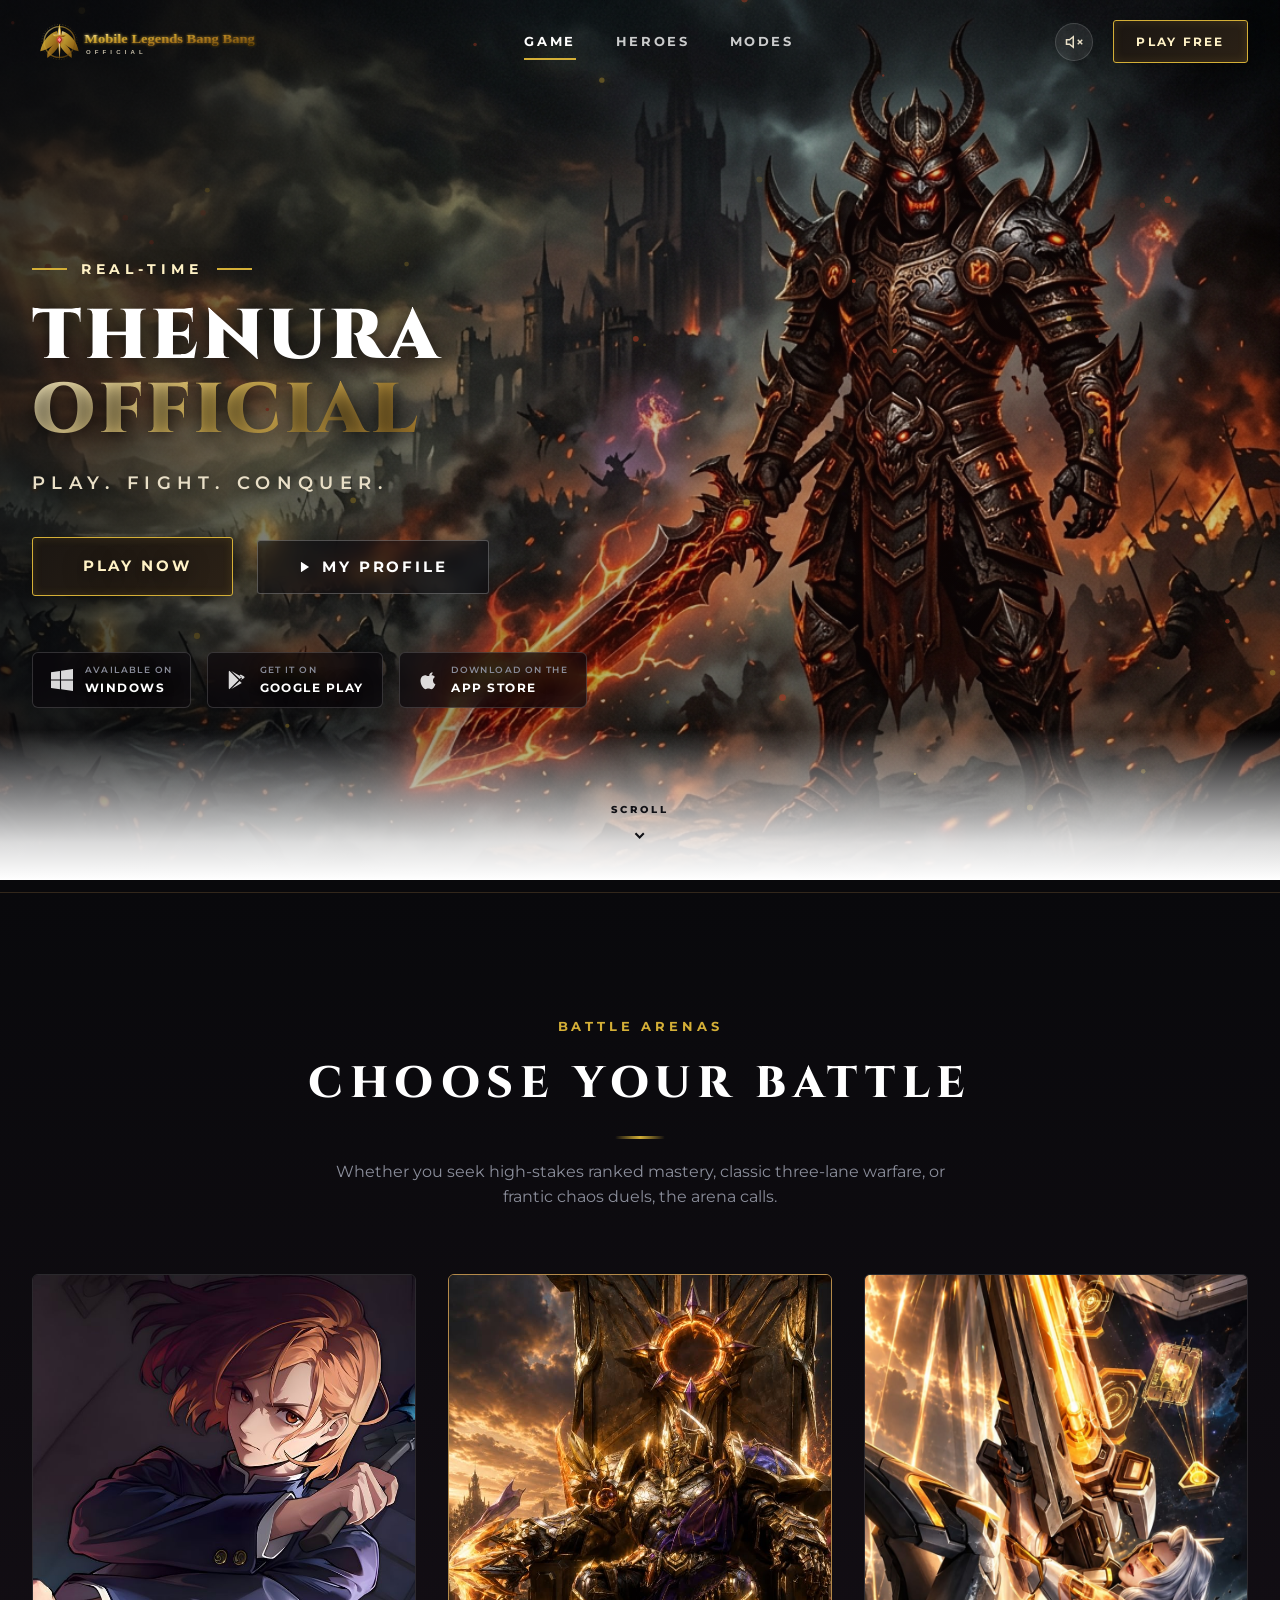
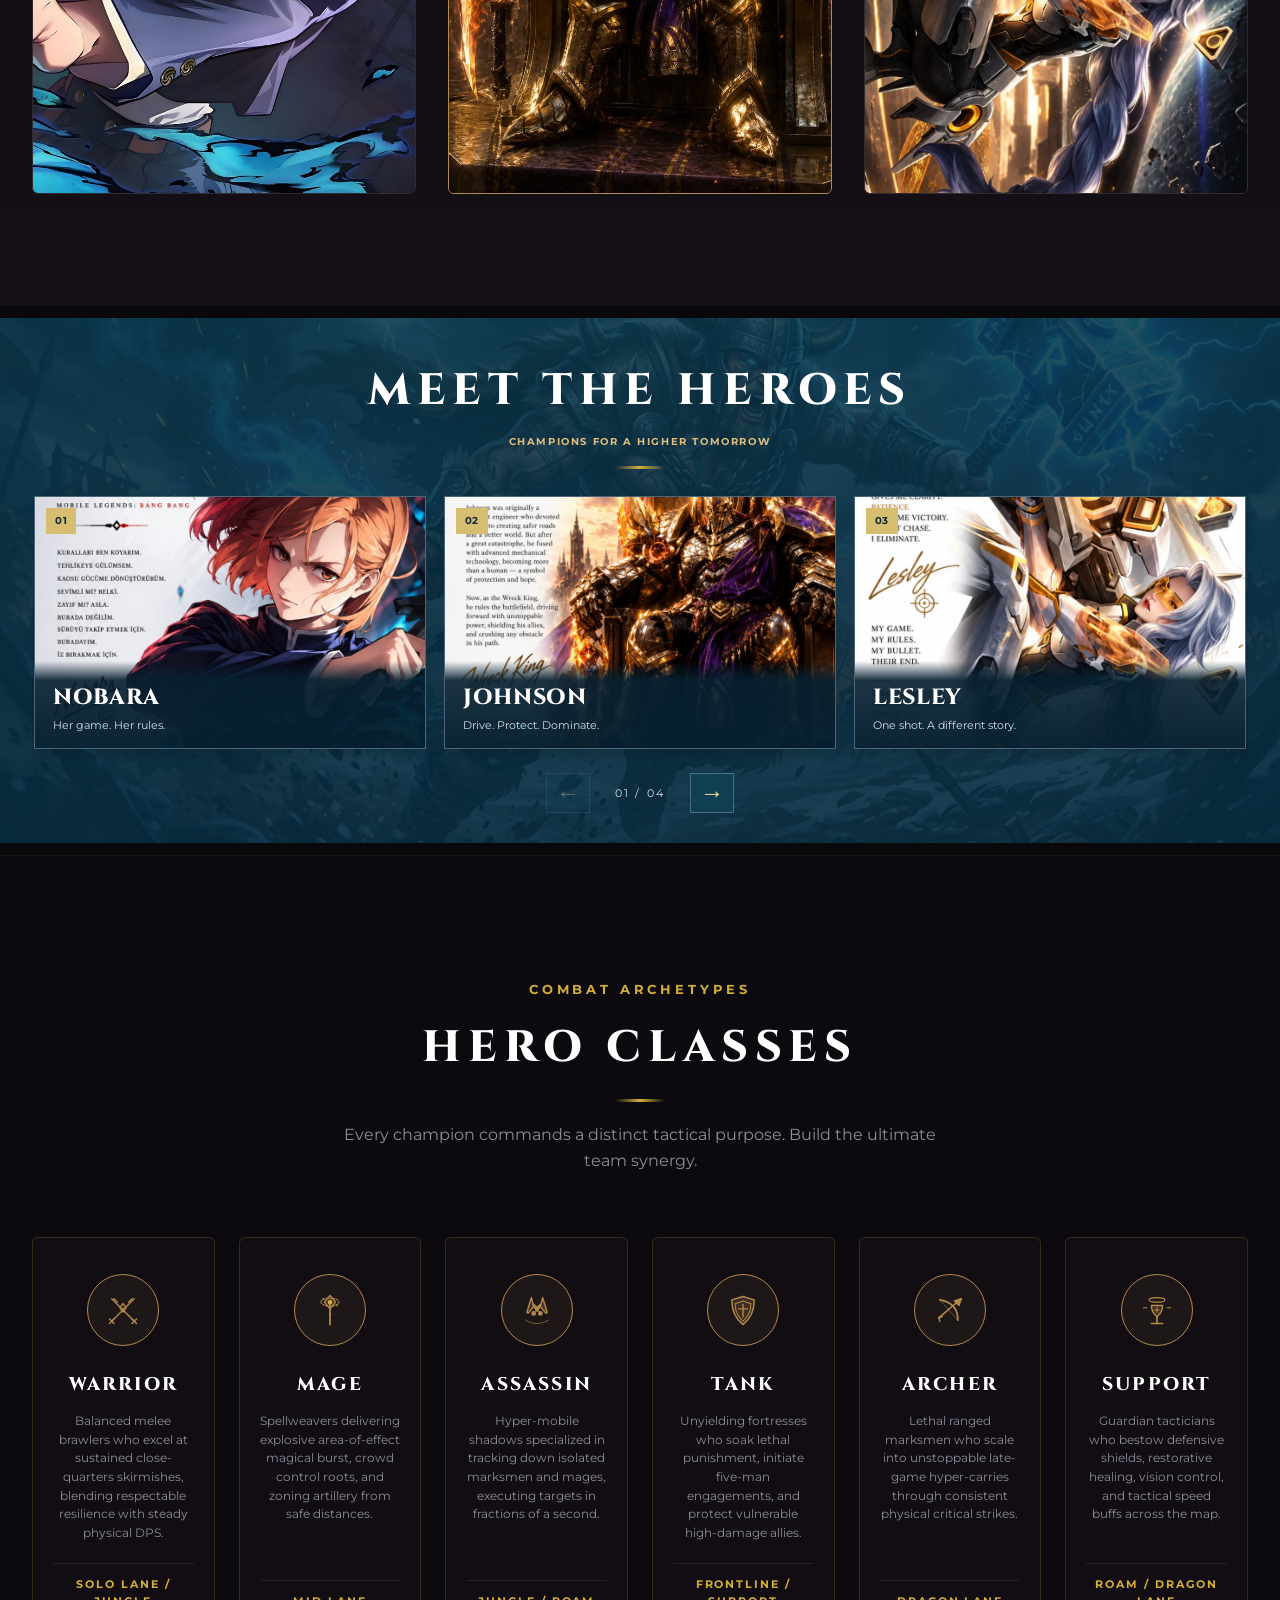
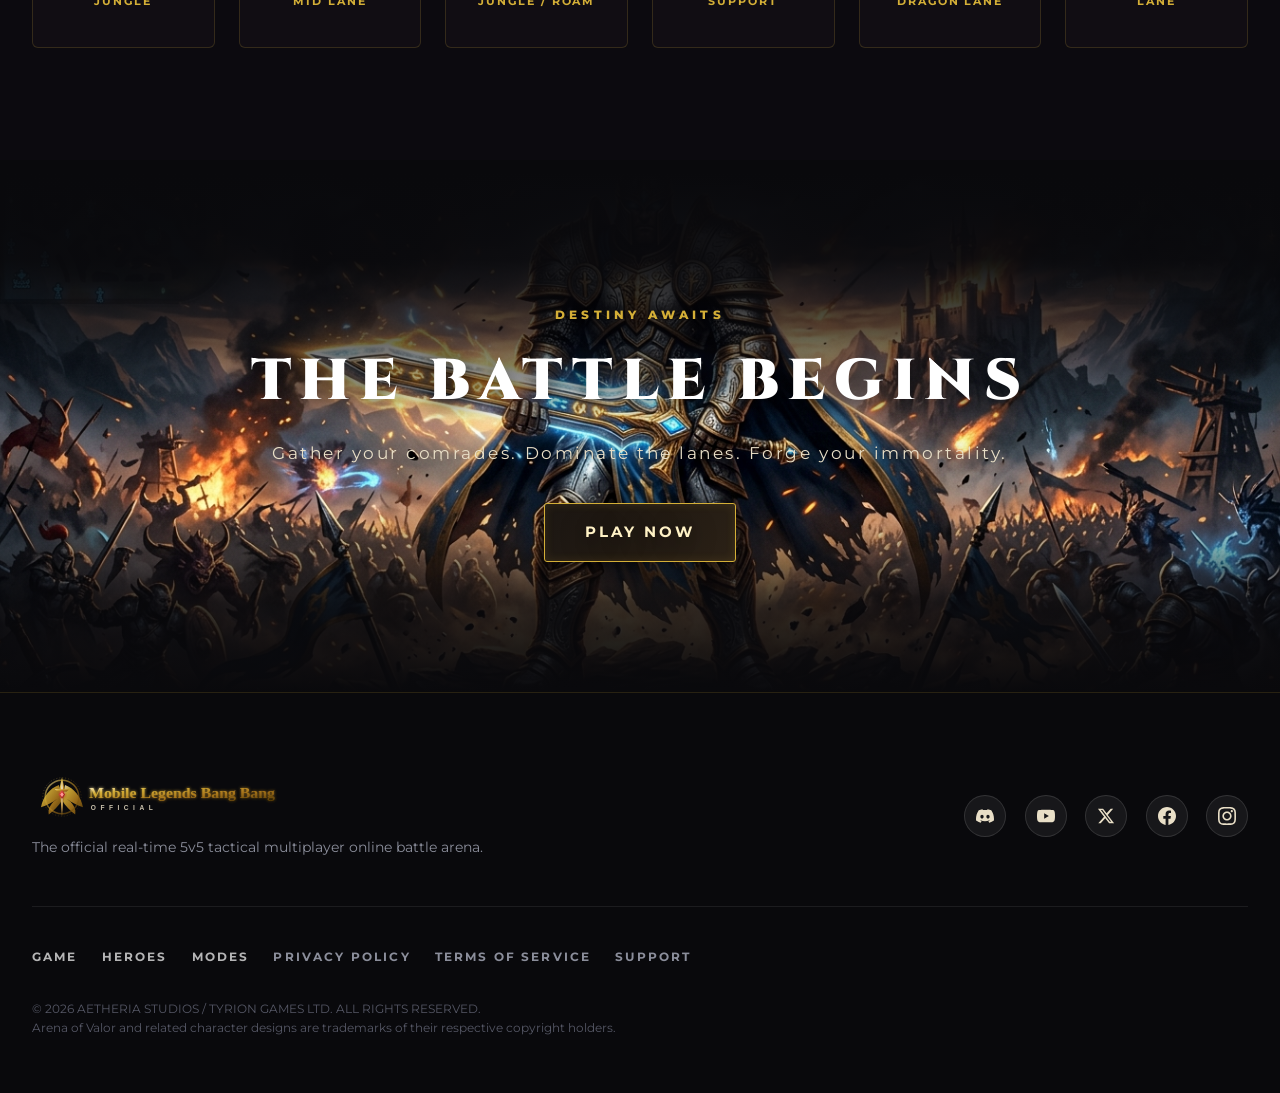
==== index.html @ 5ec2a67b "Play supplied video in Johnson hero card" ====
<!DOCTYPE html>
<html lang="en">
<head>
  <meta charset="UTF-8">
  <meta name="viewport" content="width=device-width, initial-scale=1.0">
  <title>Mobile Legends Bang Bang | Official</title>
  <meta name="description" content="Experience real-time 5v5 MOBA action on PC and mobile. Master legendary heroes, dominate the battle arena, and claim eternal glory in Mobile Legends Bang Bang.">
  <meta name="theme-color" content="#09090c">

  <!-- Favicon Crest -->
  <link rel="icon" type="image/svg+xml" href="assets/images/logo.svg">

  <!-- Google Fonts: Cinzel & Montserrat -->
  <link rel="preconnect" href="https://fonts.googleapis.com">
  <link rel="preconnect" href="https://fonts.gstatic.com" crossorigin>
  <link href="https://fonts.googleapis.com/css2?family=Cinzel:wght@600;700;800;900&family=Montserrat:wght@400;500;600;700;800;900&display=swap" rel="stylesheet">

  <!-- Main Stylesheet -->
  <link rel="stylesheet" href="css/style.css">
  <link rel="stylesheet" href="css/mobile.css">
  <link rel="stylesheet" href="css/hero-cards.css">
</head>
<body>

  <!-- ==================================================
       1. NAVIGATION BAR
       ================================================== -->
  <header class="site-header" id="navbar">
    <div class="nav-container">
      <!-- Game Logo -->
      <a href="#hero" class="nav-brand" aria-label="Mobile Legends Bang Bang Official Home">
        <img src="assets/images/logo.svg" alt="Mobile Legends Bang Bang Official Logo" class="brand-logo">
      </a>

      <!-- Center Desktop Navigation -->
      <nav class="nav-links" id="primary-navigation" aria-label="Main Navigation">
        <a href="#hero" class="nav-item active">GAME</a>
        <a href="#heroes" class="nav-item">HEROES</a>
        <a href="#modes" class="nav-item">MODES</a>
      </nav>

      <!-- Right Action Area -->
      <div class="nav-actions">
        <button class="sound-toggle" id="soundToggle" aria-label="Toggle Atmosphere Sound" title="Sound Ambience">
          <svg class="sound-icon sound-icon-off" viewBox="0 0 24 24" fill="none" stroke="currentColor" stroke-width="2">
            <polygon points="11 5 6 9 2 9 2 15 6 15 11 19 11 5"/>
            <line x1="23" y1="9" x2="17" y2="15"/>
            <line x1="17" y1="9" x2="23" y2="15"/>
          </svg>
          <svg class="sound-icon sound-icon-on" style="display:none;" viewBox="0 0 24 24" fill="none" stroke="currentColor" stroke-width="2">
            <polygon points="11 5 6 9 2 9 2 15 6 15 11 19 11 5"/>
            <path d="M15.54 8.46a5 5 0 0 1 0 7.07"/>
            <path d="M19.07 4.93a10 10 0 0 1 0 14.14"/>
          </svg>
        </button>

        <a href="#download" class="btn btn-primary-gold nav-login-btn">
          <span>PLAY FREE</span>
        </a>

        <!-- Hamburger Icon for Mobile -->
        <button class="hamburger-btn" id="hamburgerBtn" aria-label="Toggle navigation menu" aria-expanded="false">
          <span class="bar"></span>
          <span class="bar"></span>
          <span class="bar"></span>
        </button>
      </div>
    </div>

    <!-- Mobile Drawer Menu -->
    <div class="mobile-drawer" id="mobileDrawer" aria-hidden="true">
      <div class="drawer-header">
        <img src="assets/images/logo.svg" alt="Mobile Legends Bang Bang Official" class="drawer-logo">
        <button class="drawer-close" id="drawerClose" aria-label="Close menu">&times;</button>
      </div>
      <nav class="drawer-nav">
        <a href="#hero" class="drawer-link">GAME</a>
        <a href="#heroes" class="drawer-link">HEROES</a>
        <a href="#modes" class="drawer-link">GAME MODES</a>
        <a href="#classes" class="drawer-link">HERO CLASSES</a>
      </nav>
      <div class="drawer-footer">
        <a href="#download" class="btn btn-primary-gold btn-block">PLAY NOW</a>
      </div>
    </div>
  </header>

  <!-- Main Content Wrapper -->
  <main>

    <!-- ==================================================
         2. HERO SECTION
         ================================================== -->
    <section class="hero-section" id="hero">
      <!-- Background Battlefield Artwork -->
      <div class="hero-bg-layer" id="heroBg"></div>

      <!-- Canvas Particle Overlay (Embers & Light Energy) -->
      <canvas id="particleCanvas" class="hero-canvas"></canvas>

      <!-- Atmospheric Vignette and Gradients -->
      <div class="hero-overlay-radial"></div>
      <div class="hero-overlay-bottom"></div>

      <!-- Hero Center Content -->
      <div class="hero-container">
        <div class="hero-content reveal-on-scroll">
          <div class="hero-tag">
            <span class="tag-line"></span>
            <span class="tag-text">REAL-TIME</span>
            <span class="tag-line"></span>
          </div>

          <h1 class="hero-title">
            THENURA<br>
            <span class="gold-gradient-text">OFFICIAL</span>
          </h1>

          <p class="hero-subtitle">PLAY. FIGHT. CONQUER.</p>

          <div class="hero-cta-group">
            <a href="#download" class="btn btn-primary-gold btn-large glow-pulse">
              <span class="btn-shine"></span>
              <span class="btn-text">PLAY NOW</span>
            </a>

            <button class="btn btn-secondary-outline btn-large" id="watchTrailerBtn">
              <svg class="btn-play-icon" viewBox="0 0 24 24" fill="currentColor">
                <polygon points="5 3 19 12 5 21 5 3"/>
              </svg>
              <span class="desktop-copy">MY PROFILE</span><span class="mobile-copy">MY PROFILE</span>
            </button>
          </div>

          <!-- Platform Availability Badges -->
          <div class="hero-platforms">
            <a href="#download" class="platform-badge" title="Download for Windows PC">
              <img src="assets/icons/platforms/windows.svg" alt="Windows" class="platform-icon">
              <div class="platform-info">
                <span class="platform-sub">AVAILABLE ON</span>
                <span class="platform-name">WINDOWS</span>
              </div>
            </a>

            <a href="#download" class="platform-badge" title="Get it on Google Play">
              <img src="assets/icons/platforms/google-play.svg" alt="Google Play" class="platform-icon">
              <div class="platform-info">
                <span class="platform-sub">GET IT ON</span>
                <span class="platform-name">GOOGLE PLAY</span>
              </div>
            </a>

            <a href="#download" class="platform-badge" title="Download on the App Store">
              <img src="assets/icons/platforms/app-store.svg" alt="App Store" class="platform-icon">
              <div class="platform-info">
                <span class="platform-sub">DOWNLOAD ON THE</span>
                <span class="platform-name">APP STORE</span>
              </div>
            </a>
          </div>
        </div>
      </div>

      <!-- Animated Scroll Down Arrow -->
      <a href="#modes" class="hero-scroll-indicator" aria-label="Scroll to battle arenas">
        <span class="scroll-label">SCROLL</span>
        <div class="scroll-chevron">
          <svg viewBox="0 0 24 24" fill="none" stroke="currentColor" stroke-width="2.5">
            <path d="M7 10l5 5 5-5"/>
          </svg>
        </div>
      </a>
    </section>

    <!-- ==================================================
         5. GAME MODES SECTION
         ================================================== -->
    <section class="modes-section section-dark" id="modes">
      <div class="content-container">
        
        <div class="section-header reveal-on-scroll">
          <span class="section-tag-gold">BATTLE ARENAS</span>
          <h2 class="section-heading-light">CHOOSE YOUR BATTLE</h2>
          <div class="gold-divider"></div>
          <p class="section-subtext-light"><span class="desktop-copy">Whether you seek high-stakes ranked mastery, classic three-lane warfare, or frantic chaos duels, the arena calls.</span><span class="mobile-copy">Different challenges. One legendary world.</span></p>
        </div>

        <div class="modes-grid reveal-on-scroll">
          
          <!-- Mode 1: 5v5 Classic -->
          <div class="mode-card">
            <div class="mode-bg" style="background-image: url('assets/backgrounds/mode-classic-nobara.png'); background-position: center 25%;"></div>
            <div class="mode-border-fx"></div>
          </div>

          <!-- Mode 2: Ranked Arena -->
          <div class="mode-card featured-mode">
            <div class="mode-bg" style="background-image: url('assets/backgrounds/mode-ranked-throne.png'); background-position: center 35%;"></div>
            <div class="mode-border-fx"></div>
          </div>

          <!-- Mode 3: Chaos Battle -->
          <div class="mode-card">
            <div class="mode-bg" style="background-image: url('assets/backgrounds/mode-chaos-golden.png'); background-position: center 60%;"></div>
            <div class="mode-border-fx"></div>
          </div>

        </div>
      </div>
    </section>

    <!-- ==================================================
         4. MEET THE HEROES SECTION
         ================================================== -->
    <section class="heroes-section hero-gallery-section section-white" id="heroes" aria-labelledby="heroGalleryTitle">
      <div class="content-container">
        <div class="section-header hero-gallery-heading">
          <h2 class="section-heading-dark" id="heroGalleryTitle">MEET THE HEROES</h2>
          <p class="hero-gallery-subtitle">CHAMPIONS FOR A HIGHER TOMORROW</p>
          <div class="gold-divider"></div>
        </div>
        <div class="hero-gallery-toolbar">
          <p class="hero-gallery-hint">Scroll to explore · Select your hero</p>
          <div class="hero-gallery-controls">
            <button type="button" id="heroCardsPrevious" aria-label="Previous hero cards" aria-controls="heroCardTrack">←</button>
            <p class="hero-gallery-position" id="heroCardsPosition" aria-label="Current hero card">01 / 04</p>
            <button type="button" id="heroCardsNext" aria-label="Next hero cards" aria-controls="heroCardTrack">→</button>
          </div>
        </div>
        <div class="hero-card-track" id="heroCardTrack" tabindex="0" role="region" aria-label="Four hero cards. Scroll horizontally or use the arrow keys.">
            <a class="hero-profile-card nobara" href="heroes/nobara.html" aria-label="Explore NOBARA">
              <div class="hero-profile-art">
                <img src="assets/heroes/posters/nobara.png" alt="NOBARA character artwork" loading="lazy">
                <span class="hero-profile-number" aria-hidden="true">01</span>
              </div>
              <div class="hero-profile-body">
                <span class="hero-profile-role">FEARLESS FIGHTER</span>
                <h3 class="hero-profile-name">NOBARA</h3>
                <p class="hero-profile-caption">Her game. Her rules.</p>
                <span class="hero-profile-link">VIEW HERO <span aria-hidden="true">→</span></span>
              </div>
            </a>
            <a class="hero-profile-card johnson" href="heroes/johnson.html" aria-label="Explore JOHNSON">
              <div class="hero-profile-art">
                <video src="assets/heroes/videos/johnson.mp4" poster="assets/heroes/posters/johnson.png" autoplay muted loop playsinline preload="metadata" aria-label="Johnson character video"></video>
                <span class="hero-profile-number" aria-hidden="true">02</span>
              </div>
              <div class="hero-profile-body">
                <span class="hero-profile-role">TANK · WRECK KING</span>
                <h3 class="hero-profile-name">JOHNSON</h3>
                <p class="hero-profile-caption">Drive. Protect. Dominate.</p>
                <span class="hero-profile-link">VIEW HERO <span aria-hidden="true">→</span></span>
              </div>
            </a>
            <a class="hero-profile-card lesley" href="heroes/lesley.html" aria-label="Explore LESLEY">
              <div class="hero-profile-art">
                <img src="assets/heroes/posters/lesley.png" alt="LESLEY character artwork" loading="lazy">
                <span class="hero-profile-number" aria-hidden="true">03</span>
              </div>
              <div class="hero-profile-body">
                <span class="hero-profile-role">THE LONE SNIPER</span>
                <h3 class="hero-profile-name">LESLEY</h3>
                <p class="hero-profile-caption">One shot. A different story.</p>
                <span class="hero-profile-link">VIEW HERO <span aria-hidden="true">→</span></span>
              </div>
            </a>
            <a class="hero-profile-card alice" href="heroes/alice.html" aria-label="Explore ALICE">
              <div class="hero-profile-art">
                <img src="assets/heroes/posters/alice.jpg" alt="ALICE character artwork" loading="lazy">
                <span class="hero-profile-number" aria-hidden="true">04</span>
              </div>
              <div class="hero-profile-body">
                <span class="hero-profile-role">MAGE · QUEEN OF THE NIGHT</span>
                <h3 class="hero-profile-name">ALICE</h3>
                <p class="hero-profile-caption">Surrender to the night.</p>
                <span class="hero-profile-link">VIEW HERO <span aria-hidden="true">→</span></span>
              </div>
            </a>
        </div>
        
      </div>
    </section>



    <!-- ==================================================
         6. HERO CLASSES SECTION
         ================================================== -->
    <section class="classes-section section-dark" id="classes">
      <div class="content-container">
        
        <div class="section-header reveal-on-scroll">
          <span class="section-tag-gold">COMBAT ARCHETYPES</span>
          <h2 class="section-heading-light">HERO CLASSES</h2>
          <div class="gold-divider"></div>
          <p class="section-subtext-light"><span class="desktop-copy">
            Every champion commands a distinct tactical purpose. Build the ultimate team synergy.
          </span><span class="mobile-copy">Find your role. Define the battle.</span></p>
        </div>

        <div class="classes-grid reveal-on-scroll">
          
          <!-- Class 1: Warrior -->
          <div class="class-card">
            <div class="class-icon-wrapper">
              <img src="assets/icons/classes/warrior.svg" alt="Warrior Class" class="class-icon">
            </div>
            <h3 class="class-title">WARRIOR</h3>
            <p class="class-desc"><span class="desktop-copy">Balanced melee brawlers who excel at sustained close-quarters skirmishes, blending respectable resilience with steady physical DPS.</span><span class="mobile-copy">Durable frontliners</span></p>
            <span class="class-lane">Solo Lane / Jungle</span>
          </div>

          <!-- Class 2: Mage -->
          <div class="class-card">
            <div class="class-icon-wrapper">
              <img src="assets/icons/classes/mage.svg" alt="Mage Class" class="class-icon">
            </div>
            <h3 class="class-title">MAGE</h3>
            <p class="class-desc"><span class="desktop-copy">Spellweavers delivering explosive area-of-effect magical burst, crowd control roots, and zoning artillery from safe distances.</span><span class="mobile-copy">Arcane destruction</span></p>
            <span class="class-lane">Mid Lane</span>
          </div>

          <!-- Class 3: Assassin -->
          <div class="class-card">
            <div class="class-icon-wrapper">
              <img src="assets/icons/classes/assassin.svg" alt="Assassin Class" class="class-icon">
            </div>
            <h3 class="class-title">ASSASSIN</h3>
            <p class="class-desc"><span class="desktop-copy">Hyper-mobile shadows specialized in tracking down isolated marksmen and mages, executing targets in fractions of a second.</span><span class="mobile-copy">Swift elimination</span></p>
            <span class="class-lane">Jungle / Roam</span>
          </div>

          <!-- Class 4: Tank -->
          <div class="class-card">
            <div class="class-icon-wrapper">
              <img src="assets/icons/classes/tank.svg" alt="Tank Class" class="class-icon">
            </div>
            <h3 class="class-title">TANK</h3>
            <p class="class-desc"><span class="desktop-copy">Unyielding fortresses who soak lethal punishment, initiate five-man engagements, and protect vulnerable high-damage allies.</span><span class="mobile-copy">Unbreakable defense</span></p>
            <span class="class-lane">Frontline / Support</span>
          </div>

          <!-- Class 5: Archer -->
          <div class="class-card">
            <div class="class-icon-wrapper">
              <img src="assets/icons/classes/archer.svg" alt="Archer Class" class="class-icon">
            </div>
            <h3 class="class-title">ARCHER</h3>
            <p class="class-desc"><span class="desktop-copy">Lethal ranged marksmen who scale into unstoppable late-game hyper-carries through consistent physical critical strikes.</span><span class="mobile-copy">Ranged precision</span></p>
            <span class="class-lane">Dragon Lane</span>
          </div>

          <!-- Class 6: Support -->
          <div class="class-card">
            <div class="class-icon-wrapper">
              <img src="assets/icons/classes/support.svg" alt="Support Class" class="class-icon">
            </div>
            <h3 class="class-title">SUPPORT</h3>
            <p class="class-desc"><span class="desktop-copy">Guardian tacticians who bestow defensive shields, restorative healing, vision control, and tactical speed buffs across the map.</span><span class="mobile-copy">Empower allies</span></p>
            <span class="class-lane">Roam / Dragon Lane</span>
          </div>

        </div>
      </div>
    </section>

    <!-- ==================================================
         9. FINAL CINEMATIC BANNER
         ================================================== -->
    <section class="cinematic-banner-section" id="finalBanner">
      <div class="banner-bg" style="background-image: url('assets/backgrounds/warrior-banner.jpg');"></div>
      <div class="banner-overlay-top"></div>
      <div class="banner-overlay-bottom"></div>
      
      <div class="banner-floating-content reveal-on-scroll">
        <span class="banner-tag">DESTINY AWAITS</span>
        <h2 class="banner-title">THE BATTLE BEGINS</h2>
        <p class="banner-subtitle">Gather your comrades. Dominate the lanes. Forge your immortality.</p>
        <a href="#download" class="btn btn-primary-gold btn-large glow-pulse">
          <span>PLAY NOW</span>
        </a>
      </div>
    </section>

  </main>

  <!-- ==================================================
       10. FOOTER
       ================================================== -->
  <footer class="site-footer">
    <div class="content-container footer-container">
      
      <!-- Top Row: Logo & Social Channels -->
      <div class="footer-top-row">
        <div class="footer-brand">
          <img src="assets/images/logo.svg" alt="Mobile Legends Bang Bang Official" class="footer-logo">
          <p class="footer-tagline">The official real-time 5v5 tactical multiplayer online battle arena.</p>
        </div>

        <div class="footer-socials">
          <a href="https://discord.com" target="_blank" rel="noopener noreferrer" class="social-link" aria-label="Official Discord">
            <svg viewBox="0 0 24 24" fill="currentColor">
              <path d="M20.317 4.37a19.791 19.791 0 0 0-4.885-1.515.074.074 0 0 0-.079.037c-.21.375-.444.864-.608 1.25a18.27 18.27 0 0 0-5.487 0 12.64 12.64 0 0 0-.617-1.25.077.077 0 0 0-.079-.037A19.736 19.736 0 0 0 3.677 4.37a.07.07 0 0 0-.032.027C.533 9.046-.32 13.58.099 18.057a.082.082 0 0 0 .031.057 19.9 19.9 0 0 0 5.993 3.03.078.078 0 0 0 .084-.028c.462-.63.874-1.295 1.226-1.994.021-.041.001-.09-.041-.106a13.107 13.107 0 0 1-1.872-.892.077.077 0 0 1-.008-.128 10.2 10.2 0 0 0 .372-.292.074.074 0 0 1 .077-.01c3.929 1.793 8.18 1.793 12.061 0a.074.074 0 0 1 .078.01c.12.098.246.198.373.292a.077.077 0 0 1-.006.127 12.299 12.299 0 0 1-1.873.893.077.077 0 0 0-.041.107c.36.698.772 1.362 1.225 1.993a.076.076 0 0 0 .084.028 19.839 19.839 0 0 0 6.002-3.03.077.077 0 0 0 .032-.054c.5-5.177-.838-9.674-3.549-13.66a.061.061 0 0 0-.031-.028zM8.02 15.33c-1.183 0-2.157-1.085-2.157-2.419 0-1.333.956-2.419 2.157-2.419 1.21 0 2.176 1.096 2.157 2.42 0 1.333-.956 2.418-2.157 2.418zm7.975 0c-1.183 0-2.157-1.085-2.157-2.419 0-1.333.955-2.419 2.157-2.419 1.21 0 2.176 1.096 2.157 2.42 0 1.333-.946 2.418-2.157 2.418z"/>
            </svg>
          </a>

          <a href="https://youtube.com" target="_blank" rel="noopener noreferrer" class="social-link" aria-label="Official YouTube">
            <svg viewBox="0 0 24 24" fill="currentColor">
              <path d="M23.498 6.186a3.016 3.016 0 0 0-2.122-2.136C19.505 3.545 12 3.545 12 3.545s-7.505 0-9.377.505A3.017 3.017 0 0 0 .502 6.186C0 8.07 0 12 0 12s0 3.93.502 5.814a3.016 3.016 0 0 0 2.122 2.136c1.871.505 9.376.505 9.376.505s7.505 0 9.377-.505a3.015 3.015 0 0 0 2.122-2.136C24 15.93 24 12 24 12s0-3.93-.502-5.814zM9.545 15.568V8.432L15.818 12l-6.273 3.568z"/>
            </svg>
          </a>

          <a href="https://twitter.com" target="_blank" rel="noopener noreferrer" class="social-link" aria-label="Official X / Twitter">
            <svg viewBox="0 0 24 24" fill="currentColor">
              <path d="M18.244 2.25h3.308l-7.227 8.26 8.502 11.24H16.17l-5.214-6.817L4.99 21.75H1.68l7.73-8.835L1.254 2.25H8.08l4.713 6.231zm-1.161 17.52h1.833L7.084 4.126H5.117z"/>
            </svg>
          </a>

          <a href="https://facebook.com" target="_blank" rel="noopener noreferrer" class="social-link" aria-label="Official Facebook">
            <svg viewBox="0 0 24 24" fill="currentColor">
              <path d="M24 12.073c0-6.627-5.373-12-12-12s-12 5.373-12 12c0 5.99 4.388 10.954 10.125 11.854v-8.385H7.078v-3.47h3.047V9.43c0-3.007 1.792-4.669 4.533-4.669 1.312 0 2.686.235 2.686.235v2.953H15.83c-1.491 0-1.956.925-1.956 1.874v2.25h3.328l-.532 3.47h-2.796v8.385C19.612 23.027 24 18.062 24 12.073z"/>
            </svg>
          </a>

          <a href="https://instagram.com" target="_blank" rel="noopener noreferrer" class="social-link" aria-label="Official Instagram">
            <svg viewBox="0 0 24 24" fill="currentColor">
              <path d="M12 2.163c3.204 0 3.584.012 4.85.07 3.252.148 4.771 1.691 4.919 4.919.058 1.265.069 1.645.069 4.849 0 3.205-.012 3.584-.069 4.849-.149 3.225-1.664 4.771-4.919 4.919-1.266.058-1.644.07-4.85.07-3.204 0-3.584-.012-4.849-.07-3.26-.149-4.771-1.699-4.919-4.92-.058-1.265-.07-1.644-.07-4.849 0-3.204.013-3.583.07-4.849.149-3.227 1.664-4.771 4.919-4.919 1.266-.057 1.645-.069 4.849-.069zm0-2.163c-3.259 0-3.667.014-4.947.072-4.358.2-6.78 2.618-6.98 6.98-.059 1.281-.073 1.689-.073 4.948 0 3.259.014 3.668.072 4.948.2 4.358 2.618 6.78 6.98 6.98 1.281.058 1.689.072 4.948.072 3.259 0 3.668-.014 4.948-.072 4.354-.2 6.782-2.618 6.979-6.98.059-1.28.073-1.689.073-4.948 0-3.259-.014-3.667-.072-4.947-.196-4.354-2.617-6.78-6.979-6.98-1.281-.059-1.69-.073-4.949-.073zm0 5.838c-3.403 0-6.162 2.759-6.162 6.162s2.759 6.163 6.162 6.163 6.162-2.759 6.162-6.163c0-3.403-2.759-6.162-6.162-6.162zm0 10.162c-2.209 0-4-1.79-4-4 0-2.209 1.791-4 4-4s4 1.791 4 4c0 2.21-1.791 4-4 4zm6.406-11.845c-.796 0-1.441.645-1.441 1.44s.645 1.44 1.441 1.44c.795 0 1.439-.645 1.439-1.44s-.644-1.44-1.439-1.44z"/>
            </svg>
          </a>
        </div>
      </div>

      <div class="footer-divider"></div>

      <!-- Bottom Row: Navigation, Legal & Copyright -->
      <div class="footer-bottom-row">
        <nav class="footer-nav-links">
          <a href="#hero">GAME</a>
          <a href="#heroes">HEROES</a>
          <a href="#modes">MODES</a>
          <a href="#" class="legal-link" id="legalPrivacy">PRIVACY POLICY</a>
          <a href="#" class="legal-link" id="legalTerms">TERMS OF SERVICE</a>
          <a href="#" class="legal-link" id="legalSupport">SUPPORT</a>
        </nav>

        <p class="copyright-text">
          &copy; 2026 AETHERIA STUDIOS / TYRION GAMES LTD. ALL RIGHTS RESERVED.<br>
          Arena of Valor and related character designs are trademarks of their respective copyright holders.
        </p>
      </div>

      <!-- Floating Back To Top Button -->
      <button class="back-to-top" id="backToTopBtn" aria-label="Back to top">
        <svg viewBox="0 0 24 24" fill="none" stroke="currentColor" stroke-width="2.5">
          <polyline points="18 15 12 9 6 15"></polyline>
        </svg>
        <span class="top-text">TOP</span>
      </button>

    </div>
  </footer>

  <!-- ==================================================
       INTERACTIVE MODAL FOR NEWS & TRAILER
       ================================================== -->
  <div class="site-modal-overlay" id="siteModal" aria-hidden="true" role="dialog" aria-modal="true">
    <div class="modal-backdrop-blur"></div>
    <div class="modal-window">
      <button class="modal-close-btn" id="modalCloseBtn" aria-label="Close dialog">&times;</button>
      <div class="modal-inner" id="modalContent">
        <!-- Injected via JavaScript -->
      </div>
    </div>
  </div>

  <!-- JavaScript Application -->
  <script src="js/script.js"></script>
  <script src="js/hero-cards.js"></script>
</body>
</html>
---- css/style.css ----
/* ==========================================================================
   AETHERIA: REALM OF VALOR - OFFICIAL WEBSITE STYLESHEET
   Design System: AAA Cinematic MOBA Landing Page
   ========================================================================== */

/* --------------------------------------------------------------------------
   0. CSS VARIABLES & DESIGN TOKENS
   -------------------------------------------------------------------------- */
:root {
  /* Color Palette */
  --bg-dark-primary: #09090c;
  --bg-dark-secondary: #161116;
  --bg-dark-surface: #121017;
  --bg-dark-card: rgba(22, 17, 22, 0.75);
  
  --accent-crimson: #6b1d1d;
  --accent-crimson-bright: #9e2a2b;
  --accent-gold: #b48a4a;
  --accent-gold-bright: #d4af37;
  --accent-gold-light: #fff2c6;
  --accent-gold-dark: #7a5823;
  --accent-cream: #e9dfc7;

  --color-white: #ffffff;
  --color-light-bg: #f5f6f8;
  --color-light-surface: #ffffff;
  --color-border-light: #e6e8ec;
  --color-text-dark: #111116;
  --color-text-muted: #5e626e;
  --color-text-dim: #8b8e9b;

  /* Typography */
  --font-heading: 'Cinzel', 'Trajan Pro', 'Georgia', serif;
  --font-body: 'Montserrat', -apple-system, BlinkMacSystemFont, 'Segoe UI', Roboto, sans-serif;

  /* Transitions & Curves */
  --ease-cinematic: cubic-bezier(0.16, 1, 0.3, 1);
  --ease-smooth: cubic-bezier(0.4, 0, 0.2, 1);
  --transition-fast: 0.25s var(--ease-smooth);
  --transition-normal: 0.4s var(--ease-cinematic);
  --transition-slow: 0.8s var(--ease-cinematic);

  /* Elevation Shadows & Glows */
  --shadow-gold-glow: 0 0 25px rgba(212, 175, 55, 0.35);
  --shadow-gold-active: 0 0 35px rgba(212, 175, 55, 0.6);
  --shadow-crimson-glow: 0 0 30px rgba(107, 29, 29, 0.5);
  --shadow-card-elevated: 0 20px 40px rgba(0, 0, 0, 0.12);
  --shadow-card-dark: 0 25px 50px rgba(0, 0, 0, 0.6);

  /* Layout */
  --max-width: 1320px;
  --header-height: 84px;
}

/* --------------------------------------------------------------------------
   1. RESET & BASE STYLES
   -------------------------------------------------------------------------- */
*, *::before, *::after {
  box-sizing: border-box;
  margin: 0;
  padding: 0;
}

html {
  scroll-behavior: smooth;
  font-size: 16px;
  background-color: var(--bg-dark-primary);
  color: var(--color-white);
  -webkit-font-smoothing: antialiased;
  -moz-osx-font-smoothing: grayscale;
}

body {
  font-family: var(--font-body);
  line-height: 1.6;
  overflow-x: hidden;
  background-color: var(--bg-dark-primary);
}

/* A small, consistent break between the main page sections. */
main > section + section {
  margin-top: 12px;
}

img, svg {
  display: block;
  max-width: 100%;
  height: auto;
}

a {
  text-decoration: none;
  color: inherit;
  transition: color var(--transition-fast);
}

button {
  cursor: pointer;
  border: none;
  background: none;
  font-family: inherit;
  font-size: inherit;
  color: inherit;
  transition: all var(--transition-fast);
}

ul {
  list-style: none;
}

.content-container {
  width: 100%;
  max-width: var(--max-width);
  margin: 0 auto;
  padding: 0 2rem;
}

/* Sections Global Theming */
.section-white {
  background-color: var(--color-white);
  color: var(--color-text-dark);
  padding: 7rem 0 6.5rem;
  position: relative;
  z-index: 10;
}

.section-dark {
  background-color: var(--bg-dark-primary);
  color: var(--color-white);
  padding: 7.5rem 0 7rem;
  position: relative;
  z-index: 10;
}

/* Common Section Headers */
.section-header {
  text-align: center;
  margin-bottom: 4rem;
}

.section-heading-dark {
  font-family: var(--font-heading);
  font-size: clamp(2rem, 3.5vw, 2.75rem);
  font-weight: 800;
  letter-spacing: 0.15em;
  color: #111116;
  text-transform: uppercase;
}

.section-heading-light {
  font-family: var(--font-heading);
  font-size: clamp(2rem, 3.5vw, 2.75rem);
  font-weight: 800;
  letter-spacing: 0.15em;
  color: var(--color-white);
  text-transform: uppercase;
}

.section-tag-gold {
  display: inline-block;
  font-size: 0.8rem;
  font-weight: 700;
  letter-spacing: 0.3em;
  color: var(--accent-gold-bright);
  text-transform: uppercase;
  margin-bottom: 0.75rem;
}

.section-subtext-light {
  max-width: 620px;
  margin: 1.25rem auto 0;
  font-size: 1rem;
  color: var(--color-text-dim);
  font-weight: 400;
}

.gold-divider {
  width: 50px;
  height: 3px;
  background: linear-gradient(90deg, transparent, var(--accent-gold-bright), transparent);
  margin: 1rem auto 0;
  border-radius: 2px;
}

.gold-gradient-text {
  background: linear-gradient(135deg, #fff3c9 0%, #e0bc5a 45%, #9e7529 100%);
  -webkit-background-clip: text;
  -webkit-text-fill-color: transparent;
  display: inline-block;
}

/* --------------------------------------------------------------------------
   2. BUTTONS & INTERACTIVE ELEMENTS
   -------------------------------------------------------------------------- */
.btn {
  display: inline-flex;
  align-items: center;
  justify-content: center;
  gap: 0.6rem;
  padding: 0.85rem 1.85rem;
  font-size: 0.85rem;
  font-weight: 700;
  letter-spacing: 0.18em;
  text-transform: uppercase;
  border-radius: 3px;
  position: relative;
  overflow: hidden;
  transition: all var(--transition-fast);
}

.btn-large {
  padding: 1.05rem 2.5rem;
  font-size: 0.92rem;
  letter-spacing: 0.2em;
}

.btn-block {
  width: 100%;
}

/* Gold Primary Button */
.btn-primary-gold {
  background: linear-gradient(135deg, #1b1612 0%, #2b2116 100%);
  color: var(--accent-gold-light);
  border: 1px solid var(--accent-gold-bright);
  box-shadow: 0 4px 15px rgba(0, 0, 0, 0.4), inset 0 0 10px rgba(212, 175, 55, 0.15);
}

.btn-primary-gold::before {
  content: '';
  position: absolute;
  top: 0;
  left: -100%;
  width: 100%;
  height: 100%;
  background: linear-gradient(90deg, transparent, rgba(255, 240, 199, 0.3), transparent);
  transition: left 0.6s ease;
}

.btn-primary-gold:hover {
  background: linear-gradient(135deg, var(--accent-gold-dark) 0%, var(--accent-gold-bright) 100%);
  color: #0b090a;
  border-color: #ffe699;
  box-shadow: var(--shadow-gold-glow);
  transform: translateY(-2px);
}

.btn-primary-gold:hover::before {
  left: 100%;
}

/* Secondary Dark/Outline Button */
.btn-secondary-outline {
  background: rgba(10, 10, 15, 0.6);
  color: var(--color-white);
  border: 1px solid rgba(255, 255, 255, 0.25);
  backdrop-filter: blur(8px);
}

.btn-secondary-outline:hover {
  background: rgba(255, 255, 255, 0.12);
  border-color: var(--color-white);
  color: #ffffff;
  transform: translateY(-2px);
}

/* Dark Section Outline */
.btn-outline-gold {
  background: transparent;
  color: var(--accent-gold-bright);
  border: 1px solid var(--accent-gold);
}

.btn-outline-gold:hover {
  background: var(--accent-gold);
  color: #09090c;
  box-shadow: var(--shadow-gold-glow);
}

.btn-outline-dark {
  background: transparent;
  color: #111116;
  border: 1.5px solid #111116;
  font-weight: 700;
  letter-spacing: 0.15em;
}

.btn-outline-dark:hover {
  background: #111116;
  color: #ffffff;
  border-color: #111116;
  transform: translateY(-2px);
}

.btn-play-icon {
  width: 14px;
  height: 14px;
  fill: currentColor;
}

/* Pulse animation on CTA */
@keyframes glowPulse {
  0% {
    box-shadow: 0 0 15px rgba(212, 175, 55, 0.3);
  }
  50% {
    box-shadow: 0 0 30px rgba(212, 175, 55, 0.6);
  }
  100% {
    box-shadow: 0 0 15px rgba(212, 175, 55, 0.3);
  }
}

.glow-pulse {
  animation: glowPulse 3s infinite ease-in-out;
}

/* --------------------------------------------------------------------------
   3. NAVIGATION BAR
   -------------------------------------------------------------------------- */
.site-header {
  position: fixed;
  top: 0;
  left: 0;
  width: 100%;
  height: var(--header-height);
  z-index: 1000;
  transition: background-color var(--transition-normal), backdrop-filter var(--transition-normal), border-bottom var(--transition-normal), height var(--transition-normal);
  background: transparent;
  border-bottom: 1px solid transparent;
}

/* Sticky scrolled state */
.site-header.nav-scrolled {
  background-color: rgba(9, 9, 12, 0.88);
  backdrop-filter: blur(16px);
  -webkit-backdrop-filter: blur(16px);
  border-bottom: 1px solid rgba(212, 175, 55, 0.2);
  box-shadow: 0 10px 30px rgba(0, 0, 0, 0.5);
  height: 74px;
}

.nav-container {
  max-width: var(--max-width);
  height: 100%;
  margin: 0 auto;
  padding: 0 2rem;
  display: flex;
  align-items: center;
  justify-content: space-between;
}

.nav-brand {
  display: flex;
  align-items: center;
  height: 48px;
}

.brand-logo {
  height: 44px;
  width: auto;
  transition: transform var(--transition-fast);
}

.nav-brand:hover .brand-logo {
  transform: scale(1.03);
}

/* Center Desktop Nav */
.nav-links {
  display: flex;
  align-items: center;
  gap: 2.5rem;
}

.nav-item {
  font-size: 0.82rem;
  font-weight: 700;
  letter-spacing: 0.2em;
  color: rgba(255, 255, 255, 0.78);
  position: relative;
  padding: 0.5rem 0;
  text-transform: uppercase;
}

.nav-item::after {
  content: '';
  position: absolute;
  bottom: 0;
  left: 50%;
  width: 0;
  height: 2px;
  background: var(--accent-gold-bright);
  transition: width var(--transition-fast), left var(--transition-fast);
  box-shadow: var(--shadow-gold-glow);
}

.nav-item:hover,
.nav-item.active {
  color: var(--color-white);
}

.nav-item:hover::after,
.nav-item.active::after {
  width: 100%;
  left: 0;
}

/* Nav Actions Right */
.nav-actions {
  display: flex;
  align-items: center;
  gap: 1.25rem;
}

.sound-toggle {
  width: 38px;
  height: 38px;
  display: flex;
  align-items: center;
  justify-content: center;
  border-radius: 50%;
  background: rgba(255, 255, 255, 0.08);
  border: 1px solid rgba(255, 255, 255, 0.15);
  color: var(--accent-cream);
  transition: all var(--transition-fast);
}

.sound-toggle:hover {
  background: rgba(212, 175, 55, 0.15);
  border-color: var(--accent-gold-bright);
  color: var(--accent-gold-bright);
}

.sound-icon {
  width: 18px;
  height: 18px;
}

.nav-login-btn {
  padding: 0.65rem 1.4rem;
  font-size: 0.78rem;
}

/* Mobile Hamburger */
.hamburger-btn {
  display: none;
  flex-direction: column;
  justify-content: space-around;
  width: 32px;
  height: 24px;
  padding: 2px 0;
  z-index: 1010;
}

.hamburger-btn .bar {
  width: 100%;
  height: 2.5px;
  background-color: var(--accent-cream);
  border-radius: 2px;
  transition: all var(--transition-fast);
}

.hamburger-btn.active .bar:nth-child(1) {
  transform: translateY(7px) rotate(45deg);
}

.hamburger-btn.active .bar:nth-child(2) {
  opacity: 0;
}

.hamburger-btn.active .bar:nth-child(3) {
  transform: translateY(-7px) rotate(-45deg);
}

/* Mobile Off-canvas Drawer */
.mobile-drawer {
  position: fixed;
  top: 0;
  right: -100%;
  width: 85%;
  max-width: 380px;
  height: 100vh;
  background-color: rgba(14, 11, 15, 0.98);
  backdrop-filter: blur(24px);
  border-left: 1px solid rgba(212, 175, 55, 0.25);
  z-index: 1005;
  padding: 2rem 2.5rem;
  display: flex;
  flex-direction: column;
  transition: right 0.4s var(--ease-cinematic);
}

.mobile-drawer.open {
  right: 0;
}

.drawer-header {
  display: flex;
  align-items: center;
  justify-content: space-between;
  margin-bottom: 3rem;
}

.drawer-logo {
  height: 38px;
}

.drawer-close {
  font-size: 2.2rem;
  line-height: 1;
  color: var(--accent-cream);
}

.drawer-nav {
  display: flex;
  flex-direction: column;
  gap: 1.5rem;
  flex-grow: 1;
}

.drawer-link {
  font-family: var(--font-heading);
  font-size: 1.25rem;
  letter-spacing: 0.15em;
  color: rgba(255, 255, 255, 0.85);
}

.drawer-link:hover {
  color: var(--accent-gold-bright);
}

.drawer-footer {
  margin-top: auto;
}

/* --------------------------------------------------------------------------
   4. HERO SECTION
   -------------------------------------------------------------------------- */
.hero-section {
  position: relative;
  width: 100%;
  height: 880px;
  min-height: 880px;
  max-height: 920px;
  display: flex;
  align-items: center;
  overflow: hidden;
  background-color: var(--bg-dark-primary);
  padding: 0;
}

/* Background Artwork Layer */
.hero-bg-layer {
  position: absolute;
  top: 0;
  left: 0;
  width: 100%;
  height: 100%;
  background-image: url('../assets/backgrounds/hero-battlefield.jpg');
  background-size: cover;
  background-position: right 15%;
  background-repeat: no-repeat;
  z-index: 1;
}

.hero-canvas {
  position: absolute;
  top: 0;
  left: 0;
  width: 100%;
  height: 100%;
  z-index: 2;
  pointer-events: none;
}

/* Atmospheric Overlays */
.hero-overlay-radial {
  position: absolute;
  top: 0;
  left: 0;
  width: 100%;
  height: 100%;
  background: radial-gradient(circle at 75% 45%, rgba(107, 29, 29, 0.12) 0%, rgba(9, 9, 12, 0.35) 50%, rgba(9, 9, 12, 0.8) 90%);
  z-index: 3;
  pointer-events: none;
}

.hero-overlay-bottom {
  position: absolute;
  bottom: 0;
  left: 0;
  width: 100%;
  height: 150px;
  background: linear-gradient(to top, #ffffff 0%, rgba(255, 255, 255, 0.85) 25%, transparent 100%);
  z-index: 4;
  pointer-events: none;
}

.hero-container {
  position: relative;
  z-index: 5;
  width: 100%;
  max-width: var(--max-width);
  margin: 0 auto;
  padding: 5rem 2rem 0;
  display: flex;
  align-items: center;
}

.hero-content {
  max-width: 640px;
  text-shadow: 0 4px 20px rgba(0, 0, 0, 0.8);
}

.hero-tag {
  display: inline-flex;
  align-items: center;
  gap: 0.85rem;
  margin-bottom: 1.25rem;
}

.tag-line {
  display: inline-block;
  width: 35px;
  height: 1.5px;
  background-color: var(--accent-gold-bright);
}

.tag-text {
  font-size: 0.88rem;
  font-weight: 700;
  letter-spacing: 0.35em;
  color: var(--accent-gold-light);
}

.hero-title {
  font-family: var(--font-heading);
  font-size: clamp(2.8rem, 5.5vw, 4.75rem);
  font-weight: 900;
  line-height: 1.05;
  letter-spacing: 0.05em;
  color: var(--color-white);
  margin-bottom: 1.25rem;
  text-transform: uppercase;
}

.hero-subtitle {
  font-size: 1.15rem;
  font-weight: 600;
  letter-spacing: 0.35em;
  color: var(--accent-cream);
  margin-bottom: 2.5rem;
}

.hero-cta-group {
  display: flex;
  align-items: center;
  gap: 1.5rem;
  margin-bottom: 3.5rem;
}

/* Platform Badges */
.hero-platforms {
  display: flex;
  align-items: center;
  flex-wrap: wrap;
  gap: 1rem;
}

.platform-badge {
  display: flex;
  align-items: center;
  gap: 0.75rem;
  padding: 0.6rem 1.1rem;
  background: rgba(10, 8, 12, 0.7);
  border: 1px solid rgba(255, 255, 255, 0.16);
  border-radius: 6px;
  backdrop-filter: blur(8px);
  transition: all var(--transition-fast);
}

.platform-badge:hover {
  background: rgba(22, 17, 22, 0.9);
  border-color: var(--accent-gold);
  transform: translateY(-2px);
  box-shadow: 0 4px 15px rgba(0, 0, 0, 0.4);
}

.platform-icon {
  width: 22px;
  height: 22px;
  object-fit: contain;
  filter: brightness(0) invert(1);
  opacity: 0.85;
}

.platform-info {
  display: flex;
  flex-direction: column;
}

.platform-sub {
  font-size: 0.58rem;
  font-weight: 600;
  letter-spacing: 0.15em;
  color: var(--color-text-dim);
}

.platform-name {
  font-size: 0.78rem;
  font-weight: 700;
  letter-spacing: 0.12em;
  color: var(--color-white);
}

/* Animated Scroll Indicator */
.hero-scroll-indicator {
  position: absolute;
  bottom: 2.2rem;
  left: 50%;
  transform: translateX(-50%);
  display: flex;
  flex-direction: column;
  align-items: center;
  gap: 0.4rem;
  z-index: 6;
  color: #111116;
  transition: opacity var(--transition-fast);
}

.scroll-label {
  font-size: 0.65rem;
  font-weight: 800;
  letter-spacing: 0.3em;
}

.scroll-chevron {
  width: 20px;
  height: 20px;
  animation: chevronBounce 2s infinite ease-in-out;
}

@keyframes chevronBounce {
  0%, 20%, 50%, 80%, 100% {
    transform: translateY(0);
  }
  40% {
    transform: translateY(8px);
  }
  60% {
    transform: translateY(4px);
  }
}

/* --------------------------------------------------------------------------
   5. LATEST NEWS SECTION (EDITORIAL ASYMMETRIC GRID)
   -------------------------------------------------------------------------- */
.news-section {
  background-color: var(--color-white);
  padding-top: 4.5rem;
}

.news-grid {
  display: grid;
  grid-template-columns: 1.1fr 1.15fr 1.35fr;
  gap: 2rem;
  align-items: stretch;
}

.news-card {
  position: relative;
  background: var(--color-white);
  border-radius: 4px;
  overflow: hidden;
  box-shadow: 0 4px 20px rgba(0, 0, 0, 0.05);
  transition: transform var(--transition-normal), box-shadow var(--transition-normal);
}

.news-card:hover {
  transform: translateY(-6px);
  box-shadow: var(--shadow-card-elevated);
}

/* Card 1: Left Vertical Card */
.news-card-vertical {
  display: flex;
  flex-direction: column;
  border: 1px solid var(--color-border-light);
}

.news-card-vertical .card-media {
  position: relative;
  width: 100%;
  height: 310px;
  overflow: hidden;
  background-color: #0c0a10;
}

.card-img {
  width: 100%;
  height: 100%;
  object-fit: cover;
  object-position: center top;
  transition: transform var(--transition-normal);
}

.news-card:hover .card-img {
  transform: scale(1.06);
}

.card-overlay {
  position: absolute;
  top: 0;
  left: 0;
  width: 100%;
  height: 100%;
  background: linear-gradient(to top, rgba(9, 9, 12, 0.7) 0%, transparent 60%);
  opacity: 0.6;
  transition: opacity var(--transition-fast);
}

.news-card:hover .card-overlay {
  opacity: 0.35;
}

.card-badge {
  position: absolute;
  top: 1.25rem;
  left: 1.25rem;
  padding: 0.3rem 0.75rem;
  font-size: 0.65rem;
  font-weight: 800;
  letter-spacing: 0.18em;
  background: rgba(9, 9, 12, 0.85);
  color: var(--accent-gold-bright);
  border: 1px solid rgba(212, 175, 55, 0.4);
  border-radius: 2px;
}

.news-card-vertical .card-body {
  padding: 2rem 1.85rem;
  display: flex;
  flex-direction: column;
  flex-grow: 1;
}

.card-date {
  font-size: 0.72rem;
  font-weight: 700;
  letter-spacing: 0.15em;
  color: var(--accent-gold-dark);
  margin-bottom: 0.65rem;
  text-transform: uppercase;
}

.card-title {
  font-family: var(--font-heading);
  font-size: 1.2rem;
  font-weight: 800;
  line-height: 1.35;
  color: var(--color-text-dark);
  margin-bottom: 0.85rem;
  transition: color var(--transition-fast);
}

.news-card:hover .card-title {
  color: var(--accent-gold-dark);
}

.card-excerpt {
  font-size: 0.88rem;
  color: var(--color-text-muted);
  line-height: 1.6;
  margin-bottom: 1.5rem;
  flex-grow: 1;
}

.card-link {
  display: inline-flex;
  align-items: center;
  gap: 0.4rem;
  font-size: 0.75rem;
  font-weight: 800;
  letter-spacing: 0.18em;
  color: #111116;
  text-transform: uppercase;
  margin-top: auto;
}

.card-link .arrow {
  transition: transform var(--transition-fast);
}

.card-link:hover .arrow {
  transform: translateX(5px);
}

/* Card 2: Center Very Tall Featured Launch Poster */
.news-card-featured-tall {
  position: relative;
  margin: -1.75rem 0; /* Slight vertical overlap beyond neighbors */
  z-index: 12;
  box-shadow: 0 15px 45px rgba(0, 0, 0, 0.22);
  border: 2px solid var(--accent-gold-bright);
}

.tall-poster-wrapper {
  position: relative;
  width: 100%;
  height: 100%;
  min-height: 580px;
  overflow: hidden;
  background-color: #0b1324;
}

.poster-img {
  width: 100%;
  height: 100%;
  object-fit: cover;
  object-position: center top;
  transition: transform var(--transition-slow);
}

.news-card-featured-tall:hover .poster-img {
  transform: scale(1.05);
}

.poster-gradient-top {
  position: absolute;
  top: 0;
  left: 0;
  width: 100%;
  height: 140px;
  background: linear-gradient(to bottom, rgba(9, 9, 12, 0.7) 0%, transparent 100%);
}

.poster-gradient-bottom {
  position: absolute;
  bottom: 0;
  left: 0;
  width: 100%;
  height: 380px;
  background: linear-gradient(to top, #060812 0%, rgba(6, 8, 18, 0.92) 40%, rgba(6, 8, 18, 0.4) 75%, transparent 100%);
}

.poster-floating-content {
  position: absolute;
  bottom: 0;
  left: 0;
  width: 100%;
  padding: 2.25rem 2rem;
  z-index: 2;
  text-align: center;
  color: var(--color-white);
}

.poster-pill {
  display: inline-block;
  font-size: 0.68rem;
  font-weight: 800;
  letter-spacing: 0.25em;
  color: #79ddff;
  text-transform: uppercase;
  margin-bottom: 0.5rem;
}

.poster-tagline {
  font-size: 0.78rem;
  font-weight: 700;
  letter-spacing: 0.3em;
  color: var(--accent-gold-light);
  margin-bottom: 0.5rem;
}

.poster-title {
  font-family: var(--font-heading);
  font-size: 1.85rem;
  font-weight: 900;
  line-height: 1.15;
  letter-spacing: 0.08em;
  color: var(--color-white);
  margin-bottom: 1.5rem;
}

/* Card 3: Right Stacked Column */
.news-stacked-col {
  display: flex;
  flex-direction: column;
  gap: 1.5rem;
}

.news-card-horizontal {
  display: flex;
  height: calc(50% - 0.75rem);
  min-height: 250px;
  border: 1px solid var(--color-border-light);
}

.card-media-side {
  position: relative;
  width: 42%;
  overflow: hidden;
  background-color: #0c0a10;
}

.side-img {
  width: 100%;
  height: 100%;
  object-fit: cover;
  transition: transform var(--transition-normal);
}

.news-card-horizontal:hover .side-img {
  transform: scale(1.08);
}

.card-body-side {
  width: 58%;
  padding: 1.6rem 1.5rem;
  display: flex;
  flex-direction: column;
  justify-content: center;
}

.card-body-side .card-title {
  font-size: 1.05rem;
  margin-bottom: 0.5rem;
}

.card-body-side .card-excerpt {
  font-size: 0.82rem;
  margin-bottom: 1rem;
}

.section-cta-center {
  text-align: center;
  margin-top: 4.5rem;
}

/* --------------------------------------------------------------------------
   6. MEET THE HEROES SECTION (INTERACTIVE STAGE)
   -------------------------------------------------------------------------- */
.heroes-section {
  background-color: var(--color-white);
  padding-top: 2rem;
}

/* Circular Avatars Carousel Ribbon */
.heroes-portrait-ribbon {
  display: flex;
  justify-content: center;
  align-items: center;
  margin-bottom: 3.5rem;
  position: relative;
}

.portrait-track {
  display: flex;
  align-items: center;
  gap: 1.35rem;
  padding: 1.25rem 0.5rem;
  overflow-x: auto;
  scrollbar-width: none;
}

.portrait-track::-webkit-scrollbar {
  display: none;
}

.portrait-item {
  position: relative;
  width: 74px;
  height: 74px;
  border-radius: 50%;
  padding: 3px;
  background: var(--color-border-light);
  cursor: pointer;
  transition: all var(--transition-normal);
  flex-shrink: 0;
}

.portrait-thumb {
  width: 100%;
  height: 100%;
  border-radius: 50%;
  object-fit: cover;
  object-position: top center;
  filter: grayscale(85%) contrast(1.1);
  transition: all var(--transition-normal);
}

.portrait-item:hover {
  transform: translateY(-4px);
  background: var(--accent-gold);
}

.portrait-item:hover .portrait-thumb {
  filter: grayscale(0%);
}

/* Active Selected Portrait */
.portrait-item.active {
  transform: scale(1.18);
  background: linear-gradient(135deg, #ffe699, var(--accent-gold-bright), #6b430e);
  box-shadow: var(--shadow-gold-active);
}

.portrait-item.active .portrait-thumb {
  filter: grayscale(0%);
}

.portrait-item.active::after {
  content: '';
  position: absolute;
  bottom: -10px;
  left: 50%;
  transform: translateX(-50%);
  width: 0;
  height: 0;
  border-left: 6px solid transparent;
  border-right: 6px solid transparent;
  border-top: 7px solid var(--accent-gold-bright);
}

/* Dynamic Hero Stage Layout */
.hero-stage {
  display: grid;
  grid-template-columns: 1fr 1.35fr 1fr;
  align-items: center;
  min-height: 600px;
  position: relative;
  gap: 1.5rem;
}

/* Stage Left: Hero Details & Stats */
.stage-left {
  display: flex;
  flex-direction: column;
  padding-right: 1.5rem;
  z-index: 5;
}

.hero-meta-badge {
  display: flex;
  align-items: center;
  gap: 0.85rem;
  margin-bottom: 0.75rem;
}

.hero-role-tag {
  font-size: 0.75rem;
  font-weight: 800;
  letter-spacing: 0.2em;
  color: var(--accent-gold-dark);
  text-transform: uppercase;
}

.hero-difficulty-dot {
  font-size: 0.65rem;
  font-weight: 700;
  letter-spacing: 0.15em;
  color: var(--color-text-dim);
  text-transform: uppercase;
}

.stage-hero-name {
  font-family: var(--font-heading);
  font-size: clamp(2.4rem, 3.8vw, 3.5rem);
  font-weight: 900;
  letter-spacing: 0.08em;
  color: #111116;
  line-height: 1.05;
  margin-bottom: 0.85rem;
  text-transform: uppercase;
  transition: opacity var(--transition-normal);
}

.stage-hero-quote {
  font-style: italic;
  font-size: 1.02rem;
  color: var(--accent-gold-dark);
  font-weight: 500;
  margin-bottom: 1.25rem;
  line-height: 1.45;
}

.stage-hero-bio {
  font-size: 0.88rem;
  color: var(--color-text-muted);
  line-height: 1.65;
  margin-bottom: 2rem;
}

/* Hero Attribute Bars */
.hero-attributes {
  display: flex;
  flex-direction: column;
  gap: 1.1rem;
  margin-bottom: 2.25rem;
}

.stat-bar-group .stat-header {
  display: flex;
  justify-content: space-between;
  font-size: 0.7rem;
  font-weight: 800;
  letter-spacing: 0.15em;
  color: #1a1a24;
  margin-bottom: 0.35rem;
}

.stat-track {
  width: 100%;
  height: 6px;
  background: #ececf0;
  border-radius: 3px;
  overflow: hidden;
}

.stat-fill {
  height: 100%;
  background: linear-gradient(90deg, var(--accent-gold-dark), var(--accent-gold-bright));
  border-radius: 3px;
  transition: width 0.6s var(--ease-cinematic);
}

/* Stage Center: Overlapping Character Artwork */
.stage-center {
  position: relative;
  display: flex;
  justify-content: center;
  align-items: center;
  z-index: 10;
}

.hero-artwork-frame {
  position: relative;
  width: 100%;
  max-width: 480px;
  display: flex;
  justify-content: center;
  align-items: center;
}

.hero-stage-img {
  width: 100%;
  height: auto;
  max-height: 650px;
  object-fit: contain;
  filter: drop-shadow(0 20px 35px rgba(0, 0, 0, 0.45));
  transition: transform 0.5s var(--ease-cinematic), opacity 0.4s ease;
  position: relative;
  z-index: 2;
  border-radius: 8px;
}

.hero-aura-glow {
  position: absolute;
  width: 90%;
  height: 90%;
  background: radial-gradient(circle, rgba(212, 175, 55, 0.25) 0%, rgba(107, 29, 29, 0.12) 50%, transparent 70%);
  filter: blur(40px);
  z-index: 1;
  pointer-events: none;
}

.hero-stage-shadow {
  position: absolute;
  bottom: -20px;
  width: 75%;
  height: 35px;
  background: radial-gradient(ellipse at center, rgba(0, 0, 0, 0.4) 0%, transparent 70%);
  z-index: 1;
}

/* Stage Right: Abilities Panel & Nav Controls */
.stage-right {
  display: flex;
  flex-direction: column;
  justify-content: center;
  z-index: 5;
  padding-left: 1.5rem;
}

.abilities-panel-card {
  background: #fbfbfe;
  border: 1px solid var(--color-border-light);
  border-radius: 8px;
  padding: 2.25rem 2rem;
  box-shadow: 0 10px 30px rgba(0, 0, 0, 0.04);
}

.panel-subtitle {
  font-size: 0.68rem;
  font-weight: 800;
  letter-spacing: 0.25em;
  color: var(--accent-gold-dark);
  text-transform: uppercase;
  display: block;
  margin-bottom: 0.35rem;
}

.panel-title {
  font-family: var(--font-heading);
  font-size: 1.25rem;
  font-weight: 800;
  letter-spacing: 0.08em;
  color: #111116;
  margin-bottom: 1.75rem;
}

.abilities-list {
  display: flex;
  flex-direction: column;
  gap: 1.25rem;
  margin-bottom: 2rem;
}

.ability-row {
  display: flex;
  align-items: flex-start;
  gap: 1rem;
}

.ability-icon-circle {
  width: 38px;
  height: 38px;
  border-radius: 50%;
  background: #111116;
  color: var(--accent-gold-bright);
  border: 1px solid var(--accent-gold);
  display: flex;
  align-items: center;
  justify-content: center;
  font-size: 0.72rem;
  font-weight: 800;
  flex-shrink: 0;
  box-shadow: 0 3px 10px rgba(0, 0, 0, 0.15);
}

.ability-desc strong {
  display: block;
  font-size: 0.85rem;
  color: #111116;
  margin-bottom: 0.2rem;
}

.ability-desc p {
  font-size: 0.78rem;
  color: var(--color-text-muted);
  line-height: 1.45;
}

/* Arrows controls */
.stage-nav-arrows {
  display: flex;
  align-items: center;
  justify-content: space-between;
  border-top: 1px solid var(--color-border-light);
  padding-top: 1.25rem;
}

.stage-nav-btn {
  width: 44px;
  height: 44px;
  border-radius: 50%;
  border: 1px solid #111116;
  display: flex;
  align-items: center;
  justify-content: center;
  color: #111116;
  transition: all var(--transition-fast);
}

.stage-nav-btn svg {
  width: 20px;
  height: 20px;
}

.stage-nav-btn:hover {
  background: #111116;
  color: #ffffff;
  transform: scale(1.05);
}

.stage-counter {
  font-family: var(--font-heading);
  font-size: 0.85rem;
  font-weight: 700;
  letter-spacing: 0.15em;
  color: var(--accent-gold-dark);
}

/* Switching Animation Classes */
.hero-switching-out {
  opacity: 0;
  transform: scale(0.96) translateY(10px);
}

.hero-switching-in {
  opacity: 1;
  transform: scale(1) translateY(0);
}

/* --------------------------------------------------------------------------
   7. GAME MODES SECTION
   -------------------------------------------------------------------------- */
.modes-section {
  background: linear-gradient(180deg, var(--bg-dark-primary) 0%, #150f16 100%);
  border-top: 1px solid rgba(212, 175, 55, 0.15);
}

.modes-grid {
  display: grid;
  grid-template-columns: repeat(3, 1fr);
  gap: 2rem;
}

.mode-card {
  position: relative;
  height: 520px;
  border-radius: 6px;
  overflow: hidden;
  display: flex;
  flex-direction: column;
  justify-content: flex-end;
  padding: 2.5rem 2rem;
  border: 1px solid rgba(255, 255, 255, 0.12);
  transition: all var(--transition-normal);
}

.mode-bg {
  position: absolute;
  top: 0;
  left: 0;
  width: 100%;
  height: 100%;
  background-size: cover;
  background-position: center;
  transition: transform var(--transition-slow);
  z-index: 1;
}

.mode-overlay {
  position: absolute;
  top: 0;
  left: 0;
  width: 100%;
  height: 100%;
  background: linear-gradient(to top, rgba(9, 9, 12, 0.98) 0%, rgba(9, 9, 12, 0.6) 55%, rgba(9, 9, 12, 0.25) 100%);
  z-index: 2;
  transition: opacity var(--transition-fast);
}

.mode-border-fx {
  position: absolute;
  top: 0;
  left: 0;
  width: 100%;
  height: 100%;
  border: 2px solid transparent;
  border-radius: 6px;
  z-index: 3;
  pointer-events: none;
  transition: border-color var(--transition-fast);
}

.mode-content {
  position: relative;
  z-index: 4;
}

.mode-badge {
  display: inline-block;
  font-size: 0.65rem;
  font-weight: 800;
  letter-spacing: 0.2em;
  color: var(--color-white);
  background: rgba(255, 255, 255, 0.12);
  padding: 0.3rem 0.75rem;
  border-radius: 3px;
  margin-bottom: 0.85rem;
}

.gold-badge {
  background: rgba(212, 175, 55, 0.25);
  color: var(--accent-gold-bright);
  border: 1px solid var(--accent-gold);
}

.mode-title {
  font-family: var(--font-heading);
  font-size: 1.65rem;
  font-weight: 800;
  letter-spacing: 0.1em;
  color: var(--color-white);
  margin-bottom: 0.85rem;
}

.mode-desc {
  font-size: 0.85rem;
  color: var(--color-text-dim);
  line-height: 1.55;
  margin-bottom: 1.25rem;
}

.mode-features {
  display: flex;
  flex-direction: column;
  gap: 0.4rem;
  font-size: 0.78rem;
  color: var(--accent-cream);
  margin-bottom: 1.75rem;
  opacity: 0.9;
}

/* Mode Hover Interactions */
.mode-card:hover {
  transform: translateY(-8px);
  box-shadow: 0 25px 50px rgba(0, 0, 0, 0.7);
}

.mode-card:hover .mode-bg {
  transform: scale(1.08);
}

.mode-card:hover .mode-border-fx {
  border-color: var(--accent-gold-bright);
  box-shadow: inset 0 0 25px rgba(212, 175, 55, 0.35);
}

.mode-card.featured-mode {
  border-color: var(--accent-gold);
}

/* --------------------------------------------------------------------------
   8. HERO CLASSES SECTION
   -------------------------------------------------------------------------- */
.classes-section {
  background-color: #0c0a0f;
  border-top: 1px solid rgba(255, 255, 255, 0.05);
}

.classes-grid {
  display: grid;
  grid-template-columns: repeat(6, 1fr);
  gap: 1.5rem;
}

.class-card {
  background: rgba(22, 17, 24, 0.55);
  border: 1px solid rgba(212, 175, 55, 0.18);
  border-radius: 6px;
  padding: 2.25rem 1.25rem;
  text-align: center;
  display: flex;
  flex-direction: column;
  align-items: center;
  transition: all var(--transition-normal);
}

.class-icon-wrapper {
  width: 72px;
  height: 72px;
  border-radius: 50%;
  background: rgba(180, 138, 74, 0.08);
  border: 1.5px solid var(--accent-gold);
  display: flex;
  align-items: center;
  justify-content: center;
  margin-bottom: 1.5rem;
  transition: all var(--transition-fast);
}

.class-icon {
  width: 36px;
  height: 36px;
}

.class-title {
  font-family: var(--font-heading);
  font-size: 1.15rem;
  font-weight: 800;
  letter-spacing: 0.12em;
  color: var(--color-white);
  margin-bottom: 0.75rem;
}

.class-desc {
  font-size: 0.78rem;
  color: var(--color-text-dim);
  line-height: 1.5;
  margin-bottom: 1.25rem;
  flex-grow: 1;
}

.class-lane {
  font-size: 0.68rem;
  font-weight: 700;
  letter-spacing: 0.18em;
  color: var(--accent-gold-bright);
  text-transform: uppercase;
  padding-top: 0.75rem;
  border-top: 1px solid rgba(255, 255, 255, 0.08);
  width: 100%;
}

.class-card:hover {
  transform: translateY(-8px);
  background: rgba(30, 22, 34, 0.85);
  border-color: var(--accent-gold-bright);
  box-shadow: var(--shadow-gold-glow);
}

.class-card:hover .class-icon-wrapper {
  background: var(--accent-gold);
  transform: scale(1.1);
  box-shadow: 0 0 20px rgba(212, 175, 55, 0.5);
}

.class-card:hover .class-icon {
  filter: brightness(0);
}

/* --------------------------------------------------------------------------
   9. ESPORTS SECTION
   -------------------------------------------------------------------------- */
.esports-section {
  position: relative;
  overflow: hidden;
  padding: 8rem 0;
  min-height: 620px;
  display: flex;
  align-items: center;
}

.esports-bg {
  position: absolute;
  top: 0;
  left: 0;
  width: 100%;
  height: 100%;
  background-size: cover;
  background-position: center;
  z-index: 1;
}

.esports-dark-overlay {
  position: absolute;
  top: 0;
  left: 0;
  width: 100%;
  height: 100%;
  background: radial-gradient(circle at center, rgba(9, 9, 12, 0.65) 0%, rgba(9, 9, 12, 0.95) 100%);
  z-index: 2;
}

.esports-container {
  position: relative;
  z-index: 3;
}

.esports-card-glass {
  max-width: 780px;
  margin: 0 auto;
  background: rgba(14, 11, 16, 0.78);
  border: 1px solid rgba(212, 175, 55, 0.35);
  backdrop-filter: blur(20px);
  -webkit-backdrop-filter: blur(20px);
  border-radius: 8px;
  padding: 3.5rem 3rem;
  text-align: center;
  box-shadow: 0 25px 60px rgba(0, 0, 0, 0.7);
}

.esports-live-tag {
  display: inline-flex;
  align-items: center;
  gap: 0.6rem;
  font-size: 0.75rem;
  font-weight: 800;
  letter-spacing: 0.25em;
  color: #ff4d4d;
  background: rgba(255, 77, 77, 0.15);
  border: 1px solid rgba(255, 77, 77, 0.3);
  padding: 0.35rem 0.9rem;
  border-radius: 20px;
  margin-bottom: 1.25rem;
}

.pulsing-dot {
  width: 8px;
  height: 8px;
  background-color: #ff4d4d;
  border-radius: 50%;
  box-shadow: 0 0 10px #ff4d4d;
  animation: pulseDot 1.5s infinite;
}

@keyframes pulseDot {
  0% { transform: scale(0.9); opacity: 0.7; }
  50% { transform: scale(1.3); opacity: 1; }
  100% { transform: scale(0.9); opacity: 0.7; }
}

.esports-title {
  font-family: var(--font-heading);
  font-size: clamp(2.2rem, 4vw, 3.2rem);
  font-weight: 900;
  letter-spacing: 0.12em;
  color: var(--color-white);
  margin-bottom: 0.5rem;
  text-transform: uppercase;
}

.esports-subheading {
  font-size: 1.1rem;
  color: var(--accent-cream);
  letter-spacing: 0.2em;
  margin-bottom: 2.5rem;
}

.esports-stats-grid {
  display: grid;
  grid-template-columns: repeat(3, 1fr);
  gap: 1.5rem;
  margin-bottom: 2.75rem;
}

.stat-pill {
  background: rgba(255, 255, 255, 0.05);
  border: 1px solid rgba(255, 255, 255, 0.1);
  padding: 1.25rem 1rem;
  border-radius: 6px;
}

.stat-pill-label {
  display: block;
  font-size: 0.65rem;
  font-weight: 800;
  letter-spacing: 0.2em;
  color: var(--color-text-dim);
  margin-bottom: 0.35rem;
}

.stat-pill-val {
  font-family: var(--font-heading);
  font-size: 1.35rem;
  font-weight: 800;
  letter-spacing: 0.08em;
  color: var(--color-white);
}

.esports-cta-row {
  display: flex;
  justify-content: center;
  gap: 1.5rem;
  flex-wrap: wrap;
}

/* --------------------------------------------------------------------------
   10. DOWNLOAD SECTION
   -------------------------------------------------------------------------- */
.download-section {
  background-color: var(--color-white);
  padding: 6.5rem 0;
}

.download-wrapper {
  max-width: 960px;
  margin: 0 auto;
  text-align: center;
}

.download-text {
  max-width: 720px;
  margin: 1.25rem auto 3rem;
  font-size: 1.05rem;
  color: var(--color-text-muted);
  line-height: 1.7;
}

.download-badges-row {
  display: flex;
  justify-content: center;
  align-items: center;
  gap: 1.5rem;
  margin-bottom: 3rem;
  flex-wrap: wrap;
}

.download-card {
  display: flex;
  align-items: center;
  gap: 1rem;
  padding: 1rem 1.75rem;
  background: #111116;
  color: var(--color-white);
  border: 1px solid #111116;
  border-radius: 8px;
  min-width: 240px;
  transition: all var(--transition-normal);
  box-shadow: 0 4px 15px rgba(0, 0, 0, 0.12);
}

.download-card:hover {
  background: var(--accent-gold-bright);
  border-color: var(--accent-gold-bright);
  color: #0b090a;
  transform: translateY(-4px);
  box-shadow: var(--shadow-gold-glow);
}

.dl-badge-icon {
  width: 32px;
  height: 32px;
  object-fit: contain;
}

.download-card:hover .dl-badge-icon {
  filter: brightness(0);
}

.dl-text-col {
  display: flex;
  flex-direction: column;
  text-align: left;
}

.dl-sub {
  font-size: 0.65rem;
  font-weight: 600;
  letter-spacing: 0.1em;
  opacity: 0.8;
}

.dl-main {
  font-size: 1.05rem;
  font-weight: 800;
  letter-spacing: 0.05em;
}

.download-meta {
  padding-top: 1.5rem;
  border-top: 1px solid var(--color-border-light);
}

.meta-worldwide {
  font-size: 0.78rem;
  font-weight: 700;
  letter-spacing: 0.2em;
  color: var(--accent-gold-dark);
  margin-bottom: 1rem;
}

.age-rating-row {
  display: inline-flex;
  align-items: center;
  gap: 1rem;
  background: #f7f7fa;
  padding: 0.6rem 1.25rem;
  border-radius: 4px;
}

.rating-box {
  background: #111116;
  color: var(--color-white);
  font-size: 0.7rem;
  font-weight: 900;
  padding: 0.25rem 0.5rem;
  border-radius: 3px;
  letter-spacing: 0.1em;
}

.rating-text {
  font-size: 0.72rem;
  color: var(--color-text-muted);
}

/* --------------------------------------------------------------------------
   11. FINAL CINEMATIC BANNER
   -------------------------------------------------------------------------- */
.cinematic-banner-section {
  position: relative;
  width: 100%;
  height: 520px;
  display: flex;
  align-items: center;
  justify-content: center;
  overflow: hidden;
  background-color: var(--bg-dark-primary);
}

.banner-bg {
  position: absolute;
  top: 0;
  left: 0;
  width: 100%;
  height: 100%;
  background-size: cover;
  background-position: center;
  transform: scale(1.02);
  transition: transform 6s ease-out;
  z-index: 1;
}

.cinematic-banner-section:hover .banner-bg {
  transform: scale(1.06);
}

.banner-overlay-top {
  position: absolute;
  top: 0;
  left: 0;
  width: 100%;
  height: 48%;
  background: linear-gradient(to bottom, var(--bg-dark-primary) 0%, rgba(9, 9, 12, 0.96) 35%, rgba(9, 9, 12, 0.65) 65%, transparent 100%);
  z-index: 2;
}

.banner-overlay-bottom {
  position: absolute;
  bottom: 0;
  left: 0;
  width: 100%;
  height: 180px;
  background: linear-gradient(to top, var(--bg-dark-primary) 0%, rgba(9, 9, 12, 0.8) 50%, transparent 100%);
  z-index: 2;
}

.banner-floating-content {
  position: relative;
  z-index: 4;
  text-align: center;
  color: var(--color-white);
  padding: 0 1.5rem;
  text-shadow: 0 4px 25px rgba(0, 0, 0, 0.85);
}

.banner-tag {
  display: inline-block;
  font-size: 0.75rem;
  font-weight: 800;
  letter-spacing: 0.35em;
  color: var(--accent-gold-bright);
  text-transform: uppercase;
  margin-bottom: 0.75rem;
}

.banner-title {
  font-family: var(--font-heading);
  font-size: clamp(2.4rem, 4.5vw, 3.8rem);
  font-weight: 900;
  letter-spacing: 0.15em;
  color: var(--color-white);
  margin-bottom: 0.75rem;
  text-transform: uppercase;
}

.banner-subtitle {
  font-size: 1.05rem;
  color: var(--accent-cream);
  letter-spacing: 0.15em;
  margin-bottom: 2.25rem;
}

/* --------------------------------------------------------------------------
   12. FOOTER
   -------------------------------------------------------------------------- */
.site-footer {
  background-color: var(--bg-dark-primary);
  border-top: 1px solid rgba(212, 175, 55, 0.15);
  padding: 5rem 0 3.5rem;
  position: relative;
  z-index: 10;
  color: var(--color-text-dim);
}

.footer-container {
  display: flex;
  flex-direction: column;
}

.footer-top-row {
  display: flex;
  justify-content: space-between;
  align-items: center;
  flex-wrap: wrap;
  gap: 2rem;
  margin-bottom: 3rem;
}

.footer-brand {
  max-width: 480px;
}

.footer-logo {
  height: 48px;
  margin-bottom: 1rem;
}

.footer-tagline {
  font-size: 0.85rem;
  color: var(--color-text-dim);
  line-height: 1.6;
}

.footer-socials {
  display: flex;
  align-items: center;
  gap: 1.15rem;
}

.social-link {
  width: 42px;
  height: 42px;
  border-radius: 50%;
  background: rgba(255, 255, 255, 0.06);
  border: 1px solid rgba(255, 255, 255, 0.12);
  display: flex;
  align-items: center;
  justify-content: center;
  color: var(--accent-cream);
  transition: all var(--transition-fast);
}

.social-link svg {
  width: 18px;
  height: 18px;
}

.social-link:hover {
  background: var(--accent-gold-bright);
  border-color: var(--accent-gold-bright);
  color: #0b090a;
  transform: translateY(-3px);
  box-shadow: var(--shadow-gold-glow);
}

.footer-divider {
  width: 100%;
  height: 1px;
  background: rgba(255, 255, 255, 0.08);
  margin-bottom: 2.5rem;
}

.footer-bottom-row {
  display: flex;
  justify-content: space-between;
  align-items: flex-start;
  flex-wrap: wrap;
  gap: 2rem;
}

.footer-nav-links {
  display: flex;
  flex-wrap: wrap;
  gap: 1.5rem;
}

.footer-nav-links a {
  font-size: 0.75rem;
  font-weight: 700;
  letter-spacing: 0.18em;
  color: rgba(255, 255, 255, 0.7);
  text-transform: uppercase;
}

.footer-nav-links a:hover {
  color: var(--accent-gold-bright);
}

.legal-link {
  color: var(--color-text-dim) !important;
}

.copyright-text {
  font-size: 0.75rem;
  color: #555765;
  line-height: 1.6;
}

/* Floating Back To Top Button */
.back-to-top {
  position: fixed;
  bottom: 2rem;
  right: 2rem;
  width: 52px;
  height: 52px;
  border-radius: 50%;
  background: rgba(14, 11, 16, 0.9);
  border: 1px solid var(--accent-gold);
  color: var(--accent-gold-bright);
  display: flex;
  flex-direction: column;
  align-items: center;
  justify-content: center;
  box-shadow: 0 4px 20px rgba(0, 0, 0, 0.5);
  z-index: 990;
  opacity: 0;
  visibility: hidden;
  transition: all var(--transition-normal);
}

.back-to-top.visible {
  opacity: 1;
  visibility: visible;
}

.back-to-top:hover {
  background: var(--accent-gold-bright);
  color: #0b090a;
  box-shadow: var(--shadow-gold-active);
  transform: translateY(-4px);
}

.back-to-top svg {
  width: 18px;
  height: 18px;
}

.back-to-top .top-text {
  font-size: 0.55rem;
  font-weight: 800;
  letter-spacing: 0.1em;
  line-height: 1;
}

/* --------------------------------------------------------------------------
   13. MODAL COMPONENT (NEWS & TRAILERS)
   -------------------------------------------------------------------------- */
.site-modal-overlay {
  position: fixed;
  top: 0;
  left: 0;
  width: 100%;
  height: 100%;
  z-index: 2000;
  display: flex;
  align-items: center;
  justify-content: center;
  opacity: 0;
  visibility: hidden;
  transition: opacity 0.35s ease, visibility 0.35s ease;
  padding: 1.5rem;
}

.site-modal-overlay.active {
  opacity: 1;
  visibility: visible;
}

.modal-backdrop-blur {
  position: absolute;
  top: 0;
  left: 0;
  width: 100%;
  height: 100%;
  background: rgba(5, 5, 8, 0.88);
  backdrop-filter: blur(12px);
  -webkit-backdrop-filter: blur(12px);
}

.modal-window {
  position: relative;
  width: 100%;
  max-width: 720px;
  background: #110e14;
  border: 1px solid var(--accent-gold);
  border-radius: 8px;
  overflow: hidden;
  box-shadow: 0 25px 60px rgba(0, 0, 0, 0.8);
  z-index: 2;
  transform: scale(0.92);
  transition: transform 0.35s var(--ease-cinematic);
}

.site-modal-overlay.active .modal-window {
  transform: scale(1);
}

.modal-close-btn {
  position: absolute;
  top: 1rem;
  right: 1.25rem;
  font-size: 2rem;
  color: var(--accent-cream);
  z-index: 10;
  line-height: 1;
}

.modal-close-btn:hover {
  color: var(--accent-gold-bright);
}

.modal-inner {
  padding: 2.5rem;
  color: var(--color-white);
}

.modal-img-banner {
  width: 100%;
  height: 280px;
  object-fit: cover;
  border-radius: 4px;
  margin-bottom: 1.5rem;
  border: 1px solid rgba(212, 175, 55, 0.3);
}

.modal-date {
  font-size: 0.72rem;
  font-weight: 700;
  letter-spacing: 0.2em;
  color: var(--accent-gold-bright);
  text-transform: uppercase;
  margin-bottom: 0.5rem;
}

.modal-title {
  font-family: var(--font-heading);
  font-size: 1.6rem;
  font-weight: 800;
  margin-bottom: 1rem;
  line-height: 1.25;
}

.modal-body-text {
  font-size: 0.95rem;
  color: #cfd2de;
  line-height: 1.7;
  margin-bottom: 2rem;
}

/* --------------------------------------------------------------------------
   14. SCROLL REVEAL ANIMATIONS
   -------------------------------------------------------------------------- */
.reveal-on-scroll {
  opacity: 0;
  transform: translateY(30px);
  transition: opacity 0.8s var(--ease-cinematic), transform 0.8s var(--ease-cinematic);
}

.reveal-on-scroll.revealed {
  opacity: 1;
  transform: translateY(0);
}

/* --------------------------------------------------------------------------
   15. RESPONSIVE MEDIA QUERIES
   -------------------------------------------------------------------------- */

/* Tablet & Smaller Desktops (Max 1100px) */
@media (max-width: 1100px) {
  .news-grid {
    grid-template-columns: 1fr 1fr;
  }
  
  .news-card-featured-tall {
    margin: 0;
    grid-column: span 2;
    order: -1;
    min-height: 480px;
  }

  .tall-poster-wrapper {
    min-height: 480px;
  }

  .hero-stage {
    grid-template-columns: 1fr 1fr;
  }

  .stage-center {
    grid-column: span 2;
    order: -1;
    min-height: 440px;
  }

  .classes-grid {
    grid-template-columns: repeat(3, 1fr);
  }

  .modes-grid {
    grid-template-columns: 1fr;
    gap: 1.75rem;
  }

  .mode-card {
    height: 440px;
  }
}

/* Tablet (Max 860px) */
@media (max-width: 860px) {
  .nav-links, .nav-login-btn {
    display: none;
  }

  .hamburger-btn {
    display: flex;
  }

  .hero-title {
    font-size: 3rem;
  }

  .news-grid {
    grid-template-columns: 1fr;
  }

  .news-card-featured-tall {
    grid-column: 1;
  }

  .news-card-horizontal {
    flex-direction: column;
    height: auto;
  }

  .card-media-side {
    width: 100%;
    height: 220px;
  }

  .card-body-side {
    width: 100%;
  }

  .hero-stage {
    grid-template-columns: 1fr;
    gap: 2rem;
  }

  .stage-center {
    grid-column: 1;
  }

  .stage-left, .stage-right {
    padding: 0;
  }

  .esports-stats-grid {
    grid-template-columns: 1fr;
    gap: 1rem;
  }

  .esports-card-glass {
    padding: 2.5rem 1.75rem;
  }

  .classes-grid {
    grid-template-columns: repeat(2, 1fr);
  }

  .footer-top-row, .footer-bottom-row {
    flex-direction: column;
    align-items: flex-start;
  }
}

/* Mobile Screens (Max 540px) */
@media (max-width: 540px) {
  .hero-title {
    font-size: 2.4rem;
  }

  .hero-subtitle {
    font-size: 0.95rem;
    letter-spacing: 0.2em;
  }

  .hero-cta-group {
    flex-direction: column;
    align-items: stretch;
    gap: 1rem;
  }

  .hero-platforms {
    justify-content: center;
  }

  .platform-badge {
    width: 100%;
    justify-content: center;
  }

  .portrait-item {
    width: 60px;
    height: 60px;
  }

  .classes-grid {
    grid-template-columns: 1fr;
  }

  .download-card {
    width: 100%;
  }

  .banner-title {
    font-size: 2rem;
  }

  .content-container {
    padding: 0 1.25rem;
  }
}
---- css/mobile.css ----
/* Compact mobile composition, matching the supplied portrait reference. */
.mobile-copy { display: none; }

@media (max-width: 600px) {
  :root { --header-height: 52px; }
  html { scroll-padding-top: 54px; }
  .mobile-copy { display: block; }
  .desktop-copy { display: none; }
  .content-container { padding: 0 18px; }
  .site-header, .site-header.nav-scrolled { height: 52px; }
  .nav-container { padding: 0 18px; }
  .brand-logo { width: 112px; height: auto; }
  .sound-toggle { display: none; }
  .hamburger-btn { width: 32px; height: 40px; padding: 5px; }
  .hamburger-btn .bar { height: 2px; background: #d4af37; }
  .hero-section { height: auto; min-height: 330px; max-height: none; aspect-ratio: 1.18; align-items: flex-start; }
  .hero-bg-layer { background-position: 77% center; transform: none !important; }
  .hero-overlay-radial { background: linear-gradient(90deg, rgba(0,0,0,.72), transparent 77%); }
  .hero-overlay-bottom { height: 65px; background: linear-gradient(transparent, rgba(0,0,0,.7)); }
  .hero-container { padding: 80px 18px 14px; }
  .hero-content { width: 100%; max-width: none; }
  .hero-tag { gap: 6px; margin-bottom: 7px; }
  .tag-line { width: 14px; height: 1px; }
  .tag-line:last-child { display: none; }
  .tag-text { font-size: 7px; letter-spacing: .3em; color: white; }
  .hero-title { font-size: clamp(27px, 7.8vw, 43px); letter-spacing: .015em; line-height: 1.03; margin-bottom: 10px; }
  .hero-subtitle { font-size: 9px; letter-spacing: .2em; margin-bottom: 12px; }
  .hero-cta-group { width: 43%; min-width: 145px; flex-direction: column; gap: 8px; margin-bottom: 12px; }
  .hero-cta-group .btn { width: 100%; min-height: 32px; padding: 7px 8px; font-size: 9px; letter-spacing: .14em; }
  .btn-primary-gold { background: linear-gradient(110deg, #332a12b3, #090909db); color: #f5e4ad; border: 1px solid #b08d2d; box-shadow: 0 0 9px #d4af3740, inset 0 0 7px #d4af3720; }
  .hero-cta-group .btn-primary-gold::after { content: '›'; position: absolute; right: 16px; font-size: 22px; font-weight: 400; }
  .btn-play-icon { width: 9px; height: 11px; }
  .hero-platforms { position: relative; justify-content: flex-start; gap: 14px; padding: 14px 6px 0; }
  .hero-platforms::before { content: 'AVAILABLE ON'; position: absolute; top: 0; left: 6px; font-size: 6px; letter-spacing: .2em; color: #aaa; }
  .platform-badge { width: auto; padding: 0; border: 0; background: transparent; backdrop-filter: none; }
  .platform-icon { width: 15px; height: 15px; }
  .platform-info, .hero-scroll-indicator { display: none; }
  .hero-section::after { content: 'LEGENDS\A ARE NOT BORN.\A THEY RISE.'; white-space: pre; position: absolute; bottom: 17px; right: 18px; z-index: 6; text-align: center; font-size: 7px; line-height: 1.8; font-weight: 700; letter-spacing: .16em; }
  .section-white { padding: 16px 0 12px; }
  .section-dark { padding: 20px 0 12px; }
  .section-header { margin-bottom: 12px; }
  .section-heading-dark, .section-heading-light { font-size: clamp(17px, 4.5vw, 25px); line-height: 1.3; letter-spacing: .1em; }
  .gold-divider { width: 26px; height: 2px; margin: 4px auto; }
  .section-header > .mobile-copy { font-size: 7px; letter-spacing: .12em; font-weight: 700; margin-top: 5px; }
  .news-grid { display: grid; grid-template-columns: 1fr; gap: 7px; }
  .news-card-featured-tall { display: none; }
  .news-card-vertical { height: auto; aspect-ratio: 2.35; border: 0; }
  .news-card-vertical .card-media { position: absolute; inset: 0; height: 100%; }
  .news-card-vertical .card-overlay { opacity: 1; background: linear-gradient(transparent 25%, #000d); }
  .news-card-vertical .card-body { position: relative; flex-grow: 0; margin-top: auto; padding: 12px 43px 12px 14px; }
  .news-card-vertical .card-title { color: white; font-size: 12px; line-height: 1.35; margin: 0; }
  .card-date { font-size: 6px; letter-spacing: .15em; margin-bottom: 5px; }
  .news-card-vertical .card-date { color: #d0c8bb; }
  .card-badge { top: 11px; left: 12px; padding: 3px 5px; font-size: 6px; }
  .news-section .card-excerpt { display: none; }
  .news-section .card-link { position: absolute; right: 11px; bottom: 14px; font-size: 0; width: 30px; height: 30px; border: 1px solid #d9c997; border-radius: 50%; padding: 0; display: flex; align-items: center; justify-content: center; gap: 0; margin: 0; }
  .news-section .card-link .arrow { display: none; }
  .news-section .card-link::after { content: '›'; font-size: 25px; font-family: sans-serif; line-height: 1; color: #fff; }
  .news-stacked-col { gap: 7px; }
  .news-card-horizontal { flex-direction: row; height: 62px; min-height: 0; background: #f7f7f9; box-shadow: none; }
  .card-media-side { width: 36%; height: 100%; flex-shrink: 0; border-radius: 4px; overflow: hidden; }
  .card-body-side { width: 64%; padding: 10px 26px 7px 13px; justify-content: center; }
  .news-card-horizontal .card-title { font-size: 10px; line-height: 1.25; margin: 0; }
  .news-card-horizontal .card-date { font-size: 5.5px; margin-bottom: 3px; }
  .news-card-horizontal .card-link { width: 19px; height: 19px; right: 9px; bottom: 21px; border-color: #d4d4d8; }
  .news-card-horizontal .card-link::after { color: #222; font-size: 19px; }
  .section-cta-center { margin-top: 11px; }
  .section-cta-center .btn { width: 100%; padding: 5px 12px; min-height: 27px; font-size: 8px; }
  .heroes-section { padding-top: 5px; padding-bottom: 14px; }
  .heroes-portrait-ribbon { margin: 0 auto 12px; padding: 0; overflow: visible; }
  .portrait-track { justify-content: center; gap: 8px; padding: 4px 5px; }
  .portrait-item { width: 39px; height: 39px; border-width: 2px; flex-shrink: 0; overflow: hidden; padding: 0; }
  .portrait-item.active::after { display: none; }
  .portrait-thumb { filter: none; transform: scale(3.4); transform-origin: 50% 23%; }
  .hero-stage { width: 86%; margin: auto; min-height: 0; display: grid; grid-template-columns: 54% 46%; grid-template-rows: 176px auto; gap: 0; align-items: stretch; border-radius: 5px; box-shadow: 0 3px 13px #0002; }
  .stage-center { grid-column: 1; grid-row: 1; order: 0; min-height: 0; z-index: 1; background: #0a0b10; border-radius: 5px 0 0 5px; overflow: hidden; }
  .hero-artwork-frame { height: 100%; width: 100%; }
  .hero-stage-img { height: 100%; width: 100%; max-height: none; object-fit: cover; object-position: 50% 20%; border-radius: 0; filter: none; transform: scale(2.5); transform-origin: 50% 23%; }
  .hero-aura-glow, .hero-stage-shadow { display: none; }
  .stage-left { grid-column: 2; grid-row: 1; padding: 15px 10px 10px 3px; background: #090b0f; border-radius: 0 5px 5px 0; justify-content: center; position: relative; }
  .stage-left::before { content: ''; position: absolute; right: 100%; top: 0; bottom: 0; width: 25px; background: linear-gradient(90deg, transparent, #090b0f); }
  .hero-meta-badge { margin-bottom: 6px; }
  .hero-role-tag { font-size: 7px; color: #dbc891; }
  .hero-difficulty-dot, .stage-hero-bio, .hero-attributes { display: none; }
  .stage-hero-name { font-size: 20px; color: white; margin-bottom: 9px; }
  .stage-hero-quote { font-size: 9px; color: #e4e1e5; line-height: 1.6; margin-bottom: 10px; }
  .stage-actions { margin-top: auto; }
  .stage-actions .btn { width: 100%; padding: 5px 3px; font-size: 7px; letter-spacing: .1em; color: #e3c875; border-color: #b28c32; background: #231d1080; }
  .stage-right { grid-column: 1 / -1; grid-row: 2; padding: 0; }
  .abilities-panel-card { padding: 9px 22px 12px; border: 0; border-radius: 0 0 5px 5px; }
  .panel-subtitle, .stage-nav-arrows { display: none; }
  .panel-title { font-size: 10px; margin-bottom: 5px; }
  .abilities-list { gap: 5px; margin: 0; }
  .ability-row { align-items: center; gap: 10px; }
  .ability-icon-circle { width: 27px; height: 27px; border-color: #6e3c9c; color: #ebc9ff; font-size: 8px; background: radial-gradient(circle at 40% 35%, #dfbdff, #7223ac 35%, #260844 70%); }
  .ability-desc strong { font-size: 8px; margin: 0; }
  .ability-desc p { font-size: 7px; line-height: 1.3; }
  .section-tag-gold { font-size: 6px; letter-spacing: .25em; margin-bottom: 5px; }
  .section-subtext-light { font-size: 9px; margin: 5px auto 0; }
  .section-dark .gold-divider { display: none; }
  .modes-grid { gap: 7px; }
  .mode-card { height: 64px; padding: 0; border-radius: 5px; }
  .mode-card.featured-mode { border-color: #b48a4a40; }
  .mode-bg { background-position: center 45%; }
  .mode-overlay { background: linear-gradient(90deg, #09090ce6, #09090c20); }
  .mode-content { padding: 12px 14px; width: 100%; }
  .mode-badge, .mode-features { display: none; }
  .mode-title { font-size: 14px; margin-bottom: 3px; letter-spacing: .06em; }
  .mode-desc { font-size: 9px; margin: 0; }
  .mode-content .btn { position: absolute; inset: 0; width: 100%; background: transparent; box-shadow: none; border: 0; font-size: 0; padding: 0; }
  .mode-content .btn::after { content: '›'; position: absolute; right: 14px; top: 19px; width: 24px; height: 24px; border: 1px solid #b48a4a; border-radius: 50%; color: #dab54d; font: 25px/20px sans-serif; }
  .classes-section { padding-top: 6px; border: 0; }
  .classes-grid { grid-template-columns: repeat(3, minmax(0, 1fr)); gap: 7px 9px; }
  .class-card { padding: 6px 3px; border-radius: 4px; min-height: 68px; }
  .class-icon-wrapper { width: 27px; height: 27px; margin-bottom: 4px; }
  .class-icon { width: 18px; height: 18px; }
  .class-title { font-family: var(--font-body); font-size: 8px; margin-bottom: 2px; }
  .class-desc { font-size: 7px; margin: 0; }
  .class-lane { display: none; }
  .esports-section { min-height: 0; padding: 12px 0; }
  .esports-dark-overlay { background: #03060b70; }
  .esports-card-glass { padding: 0; border: 0; border-radius: 0; background: transparent; backdrop-filter: none; box-shadow: none; }
  .esports-live-tag { font-size: 5px; padding: 0; margin-bottom: 3px; color: #d5b76d; border: 0; background: none; }
  .pulsing-dot { display: none; }
  .esports-title { font-size: 19px; line-height: 1.2; margin-bottom: 4px; }
  .esports-subheading { font-size: 9px; letter-spacing: 0; margin-bottom: 10px; }
  .esports-stats-grid { grid-template-columns: repeat(3, minmax(0, 1fr)); gap: 4px; margin: 0 28px; padding: 5px 5px 0; background: #0e0d12e6; border: 1px solid #b48a4a50; border-bottom: 0; border-radius: 4px 4px 0 0; }
  .stat-pill { padding: 6px 2px; border: 0; border-radius: 0; }
  .stat-pill-label { font-size: 4.5px; letter-spacing: .1em; margin-bottom: 2px; }
  .stat-pill-val { display: block; font: 700 8px/1.3 var(--font-body); letter-spacing: .06em; }
  .esports-cta-row { flex-wrap: nowrap; gap: 7px; margin: 0 28px; padding: 8px 12px; background: #0e0d12e6; border: 1px solid #b48a4a50; border-top: 0; border-radius: 0 0 4px 4px; }
  .esports-cta-row .btn { font-size: 6px; padding: 6px 3px; letter-spacing: .1em; flex: 1; white-space: nowrap; }
  .download-section { padding: 12px 0 15px; }
  .download-section .section-header { margin-bottom: 7px; }
  .download-text { font-size: 8px; line-height: 1.4; margin: 7px auto 0; max-width: 220px; }
  .download-badges-row { flex-direction: column; gap: 4px; margin: 0; }
  .download-card { width: 63%; min-width: 220px; min-height: 25px; padding: 4px 10px; gap: 15px; justify-content: center; border-radius: 4px; }
  #dlApple { order: 1; } #dlGoogle { order: 2; }
  .dl-badge-icon { width: 14px; height: 14px; filter: brightness(0) invert(1); }
  .dl-text-col { flex-direction: row; align-items: baseline; gap: 4px; }
  .dl-sub { font-size: 7px; letter-spacing: 0; }
  .dl-main { font-size: 8px; letter-spacing: 0; }
  .download-meta { display: none; }
  .cinematic-banner-section { height: 138px; }
  .banner-overlay-top { height: 48%; }
  .banner-overlay-bottom { height: 65px; }
  .banner-floating-content { padding: 20px 10px 0; }
  .banner-tag { display: none; }
  .banner-title { font-size: 19px; letter-spacing: .1em; margin-bottom: 4px; }
  .banner-subtitle { font-size: 7px; letter-spacing: .02em; margin-bottom: 10px; }
  .banner-floating-content .btn { padding: 6px 17px; font-size: 8px; }
  .site-footer { padding: 14px 0 12px; }
  .footer-top-row { flex-direction: row; align-items: center; flex-wrap: nowrap; gap: 12px; margin-bottom: 15px; }
  .footer-logo { width: 105px; height: auto; margin: 0; }
  .footer-tagline { display: none; }
  .footer-socials { gap: 6px; }
  .social-link { width: 19px; height: 19px; }
  .social-link svg { width: 10px; height: 10px; }
  .footer-divider { display: none; }
  .footer-bottom-row { gap: 13px; }
  .footer-nav-links { width: 100%; gap: 10px 13px; }
  .footer-nav-links a { font-size: 6px; letter-spacing: .12em; }
  .footer-nav-links .legal-link { font-size: 6px; letter-spacing: 0; }
  .copyright-text { font-size: 5px; line-height: 1.5; }
  .back-to-top { display: none; }
  .modal-window { max-height: 85dvh; overflow-y: auto; }
  .modal-inner { padding: 24px 18px; }
  .modal-title { font-size: 20px; }
  .modal-img-banner { height: 160px; }
  .reveal-on-scroll { opacity: 1; transform: none; }
}

@media (max-width: 360px) {
  .hero-container { padding-top: 72px; }
  .hero-stage { width: 94%; }
  .portrait-track { gap: 6px; }
  .portrait-item { width: 35px; height: 35px; }
  .esports-stats-grid, .esports-cta-row { margin-left: 12px; margin-right: 12px; }
}
---- css/hero-cards.css ----
.hero-gallery-section { padding-bottom: 48px; }
.hero-gallery-heading { margin-bottom: 24px; }
.hero-gallery-subtitle { margin-top: 8px; color: #55515a; font-size: 10px; font-weight: 700; letter-spacing: .16em; }
.hero-gallery-toolbar { display: flex; align-items: center; justify-content: space-between; margin-bottom: 16px; }
.hero-gallery-hint { color: #77717b; font-size: 11px; letter-spacing: .06em; }
.hero-gallery-controls { display: flex; gap: 8px; }
.hero-gallery-controls button { display: grid; place-items: center; width: 40px; height: 40px; border: 1px solid #d6c59d; border-radius: 50%; color: #806022; font: 24px Georgia, serif; }
.hero-gallery-controls button:disabled { opacity: .3; cursor: default; }
.hero-gallery-controls button:not(:disabled):hover { background: #f4eedf; }
.hero-card-track { display: flex; gap: 22px; overflow-x: auto; scroll-snap-type: x mandatory; scroll-padding-inline: 2px; overscroll-behavior-x: contain; padding: 4px 2px 20px; scrollbar-width: thin; scrollbar-color: #b48a4a #eee9df; }
.hero-profile-card { --hero-accent: #d2ad62; flex: 0 0 calc((100% - 44px) / 3); min-width: 0; scroll-snap-align: start; display: flex; flex-direction: column; border-radius: 8px; overflow: hidden; background: #0b0c10; color: white; box-shadow: 0 5px 15px #0002; text-decoration: none; border: 1px solid #d9d5cf; transition: box-shadow .2s, border-color .2s; }
.hero-profile-card:hover { border-color: var(--hero-accent); box-shadow: 0 6px 20px #0003; }
.hero-profile-card:focus-visible, .hero-gallery-controls button:focus-visible { outline: 3px solid #b48a4a; outline-offset: 2px; }
.hero-profile-art { position: relative; aspect-ratio: 4 / 5; overflow: hidden; background: #ebe8e2; }
.hero-profile-art :is(img, video) { width: 100%; height: 100%; object-fit: cover; object-position: center 35%; transition: transform .4s; }
.hero-profile-card:hover .hero-profile-art :is(img, video) { transform: scale(1.025); }
.hero-profile-number { position: absolute; top: 12px; right: 12px; width: 30px; height: 30px; display: grid; place-items: center; background: #090b10cc; border: 1px solid #ffffff40; border-radius: 50%; color: white; font-size: 10px; letter-spacing: .05em; }
.hero-profile-body { padding: 20px; display: flex; flex-direction: column; flex: 1; }
.hero-profile-role { font-size: 9px; color: var(--hero-accent); letter-spacing: .22em; font-weight: 700; }
.hero-profile-name { font: 800 27px/1.2 var(--font-heading); letter-spacing: .08em; margin: 7px 0 10px; }
.hero-profile-caption { font-size: 12px; line-height: 1.6; color: #bdbac4; margin-bottom: 20px; }
.hero-profile-link { display: flex; justify-content: space-between; align-items: center; color: var(--hero-accent); margin-top: auto; padding-top: 12px; border-top: 1px solid #ffffff20; font-size: 10px; font-weight: 700; letter-spacing: .16em; }
.hero-profile-link span { font-size: 20px; }
.hero-profile-card.nobara { --hero-accent: #ee9b94; }
.hero-profile-card.alice { --hero-accent: #c9a3ef; }
.hero-gallery-position { text-align: center; color: #82734f; font-size: 10px; letter-spacing: .2em; margin-top: 12px; }
@media (max-width: 860px) { .hero-profile-card { flex-basis: calc((100% - 22px) / 2); } }
@media (max-width: 600px) {
  .hero-gallery-section { padding-top: 16px; padding-bottom: 24px; }
  .hero-gallery-heading { margin-bottom: 12px; }
  .hero-gallery-subtitle { font-size: 7px; margin-top: 6px; }
  .hero-gallery-toolbar { margin-bottom: 9px; }
  .hero-gallery-hint { font-size: 9px; }
  .hero-gallery-controls button { width: 34px; height: 34px; }
  .hero-card-track { gap: 14px; padding-bottom: 14px; }
  .hero-profile-card { flex-basis: 86%; }
  .hero-profile-body { padding: 17px; }
  .hero-profile-name { font-size: 25px; }
  .hero-profile-caption { font-size: 11px; margin-bottom: 13px; }
  .hero-gallery-position { margin-top: 8px; }
}
@media (prefers-reduced-motion: reduce) {
  .hero-card-track { scroll-behavior: auto; }
  .hero-profile-art :is(img, video), .hero-profile-card { transition: none; }
}

/* Compact landscape carousel with the image and caption sharing one card. */
.hero-gallery-section {
  padding: 38px 0 30px;
  background: linear-gradient(#063448dc, #082b40e8), url('../assets/backgrounds/mode-chaos.jpg') center / cover;
  color: #fff;
}
.hero-gallery-section > .content-container { display: flex; flex-direction: column; }
.hero-gallery-heading { order: 0; margin-bottom: 24px; }
.hero-gallery-heading .section-heading-dark { color: #fff; }
.hero-gallery-subtitle { color: #dfbd80; }
.hero-card-track { order: 1; gap: 18px; padding: 3px 2px 10px; scrollbar-width: none; }
.hero-card-track::-webkit-scrollbar { display: none; }
.hero-profile-card { position: relative; aspect-ratio: 1.55; flex-basis: calc((100% - 36px) / 3); border-radius: 0; border-color: #a3c4d36b; background: #082435; }
.hero-profile-art { position: absolute; inset: 0; aspect-ratio: auto; }
.hero-profile-art :is(img, video) { object-position: center 34%; }
.hero-profile-card.johnson :is(img, video) { object-position: center 53%; }
.hero-profile-card.lesley img { object-position: center 58%; }
.hero-profile-card.alice img { object-position: center 55%; }
.hero-profile-number { left: 11px; right: auto; top: 11px; width: auto; height: auto; padding: 5px 9px; border: 0; border-radius: 0; background: #d6bd70; color: #102a36; font-weight: 700; }
.hero-profile-body { position: relative; margin-top: auto; flex: 0 0 auto; padding: 16px 18px 14px; background: linear-gradient(transparent, #062030e8 22%, #062030fa); }
.hero-profile-name { font-size: 22px; margin: 8px 0 5px; letter-spacing: .03em; }
.hero-profile-caption { font-size: 11px; margin: 0; color: #d1e1e8; }
.hero-profile-role, .hero-profile-link { display: none; }
.hero-gallery-toolbar { order: 2; justify-content: center; margin: 14px 0 0; }
.hero-gallery-hint { display: none; }
.hero-gallery-controls { align-items: center; gap: 24px; }
.hero-gallery-controls button { width: 44px; height: 40px; border-radius: 0; background: #103f52; border-color: #91b4c16b; color: #f3dba0; }
.hero-gallery-controls button:not(:disabled):hover { background: #22576b; }
.hero-gallery-position { margin: 0; min-width: 52px; color: #d4e1e7; font-size: 11px; }
@media (max-width: 860px) { .hero-profile-card { flex-basis: calc((100% - 18px) / 2); } }
@media (max-width: 600px) {
  .hero-gallery-section { padding: 25px 0 22px; }
  .hero-gallery-heading { margin-bottom: 18px; }
  .hero-card-track { gap: 12px; }
  .hero-profile-card { flex-basis: 86%; }
  .hero-profile-body { padding: 12px 14px; }
  .hero-profile-name { font-size: 20px; }
  .hero-profile-caption { font-size: 10px; }
  .hero-profile-number { font-size: 8px; }
  .hero-gallery-toolbar { margin-top: 12px; }
}
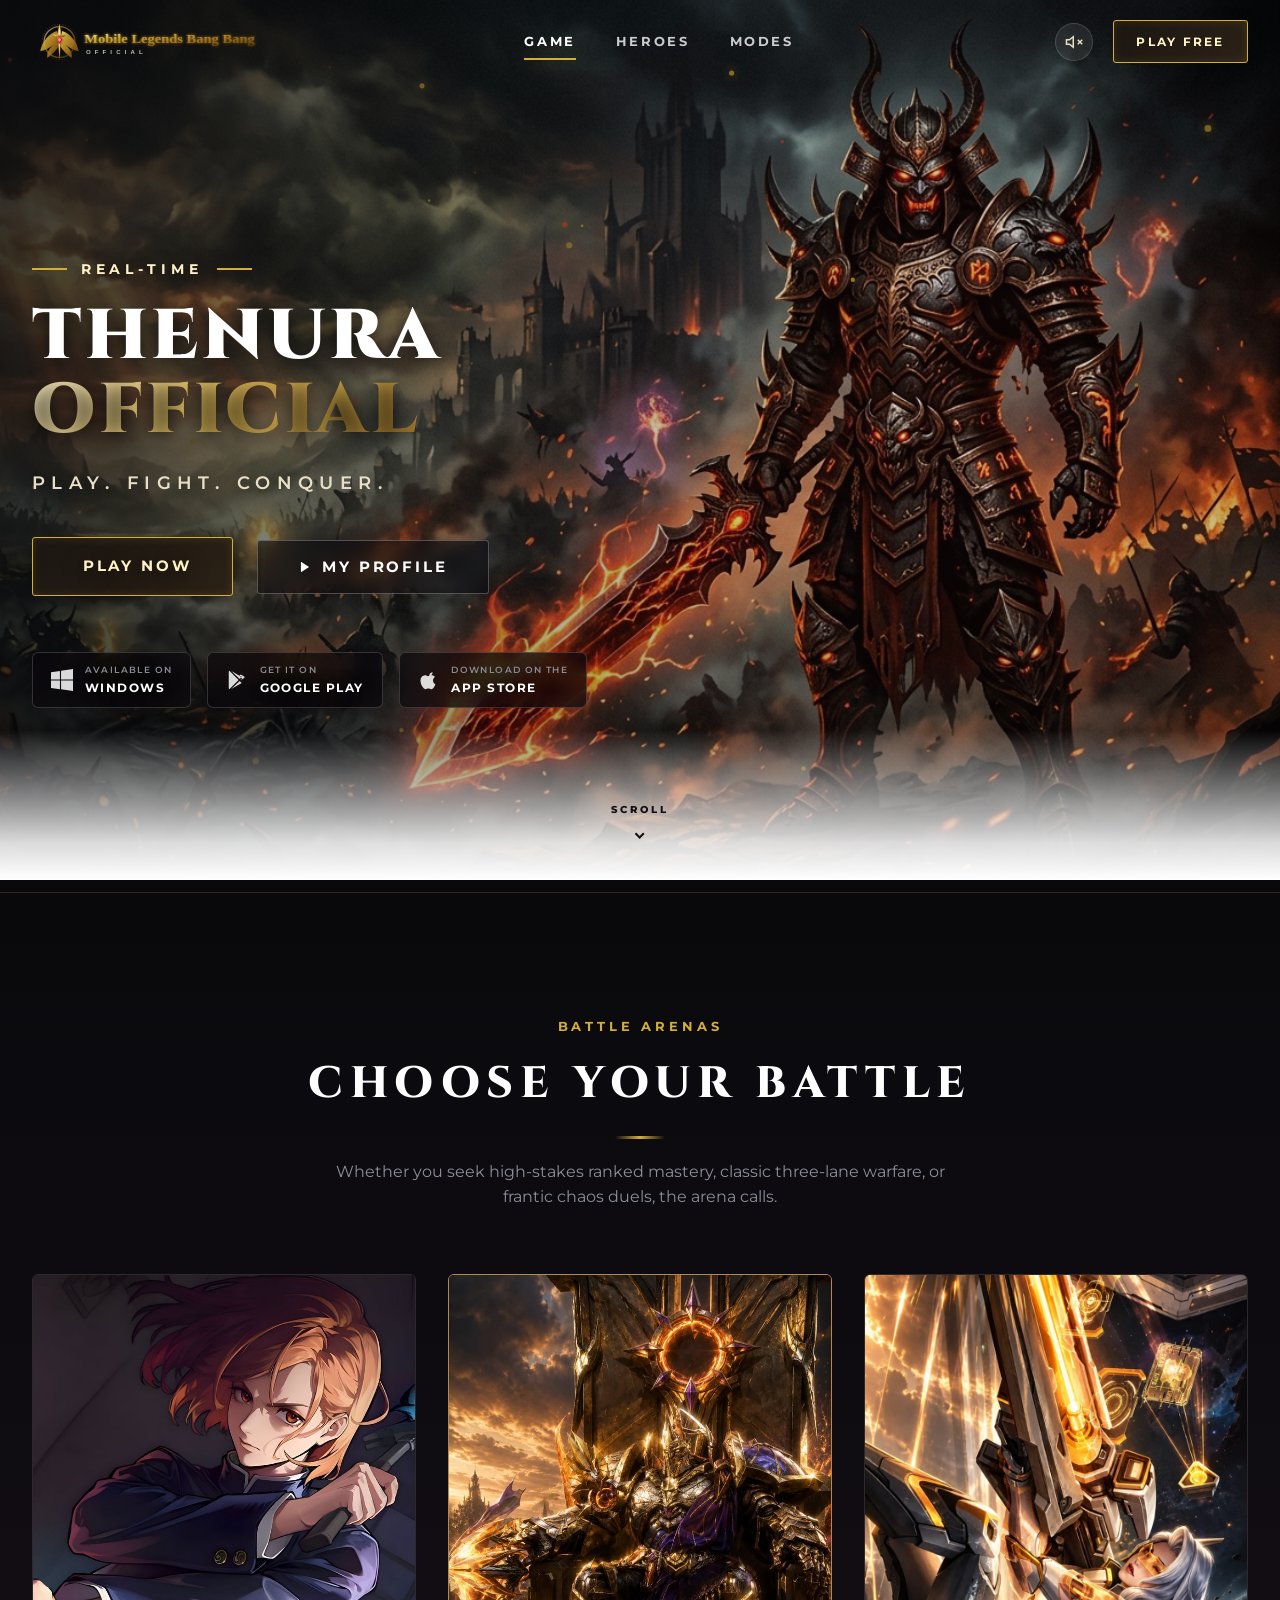
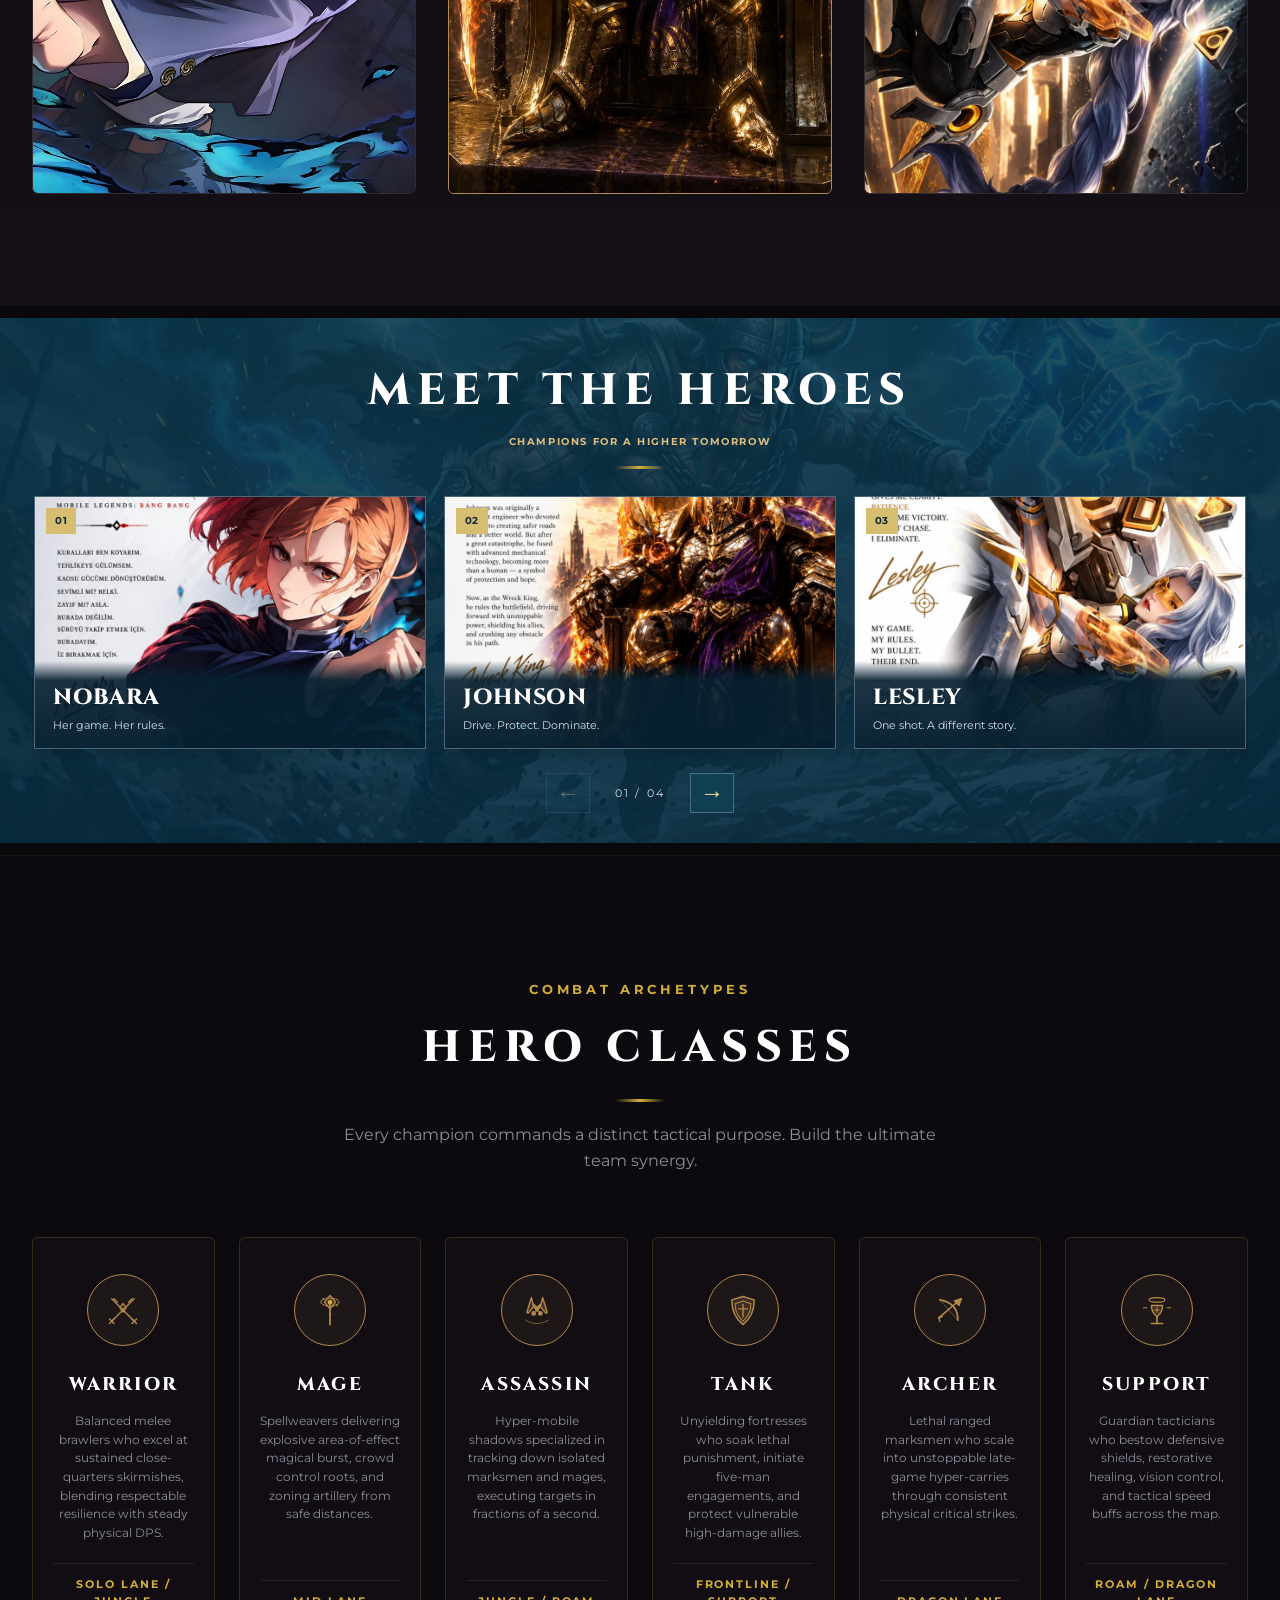
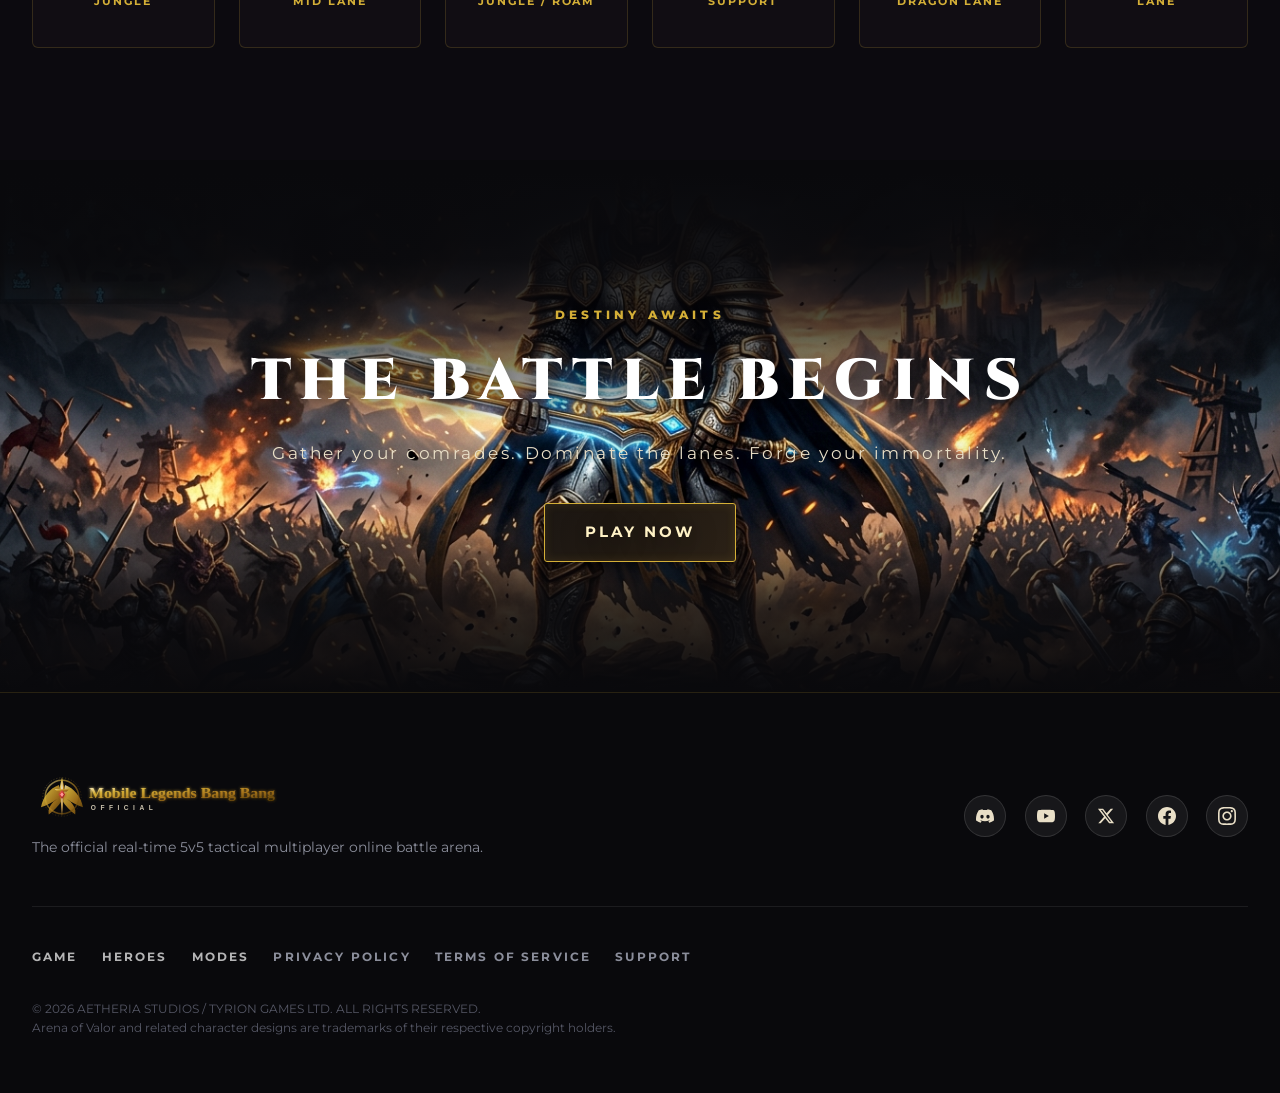
==== commit 990c811c: "Revert "Play supplied video in Johnson hero card" This reverts commit 5ec2a67be2d66f905cbe5c57e28814" ====
--- a/index.html
+++ b/index.html
@@ -242,7 +242,7 @@
             </a>
             <a class="hero-profile-card johnson" href="heroes/johnson.html" aria-label="Explore JOHNSON">
               <div class="hero-profile-art">
-                <video src="assets/heroes/videos/johnson.mp4" poster="assets/heroes/posters/johnson.png" autoplay muted loop playsinline preload="metadata" aria-label="Johnson character video"></video>
+                <img src="assets/heroes/posters/johnson.png" alt="JOHNSON character artwork" loading="lazy">
                 <span class="hero-profile-number" aria-hidden="true">02</span>
               </div>
               <div class="hero-profile-body">
--- a/css/hero-cards.css
+++ b/css/hero-cards.css
@@ -12,8 +12,8 @@
 .hero-profile-card:hover { border-color: var(--hero-accent); box-shadow: 0 6px 20px #0003; }
 .hero-profile-card:focus-visible, .hero-gallery-controls button:focus-visible { outline: 3px solid #b48a4a; outline-offset: 2px; }
 .hero-profile-art { position: relative; aspect-ratio: 4 / 5; overflow: hidden; background: #ebe8e2; }
-.hero-profile-art :is(img, video) { width: 100%; height: 100%; object-fit: cover; object-position: center 35%; transition: transform .4s; }
-.hero-profile-card:hover .hero-profile-art :is(img, video) { transform: scale(1.025); }
+.hero-profile-art img { width: 100%; height: 100%; object-fit: cover; object-position: center 35%; transition: transform .4s; }
+.hero-profile-card:hover .hero-profile-art img { transform: scale(1.025); }
 .hero-profile-number { position: absolute; top: 12px; right: 12px; width: 30px; height: 30px; display: grid; place-items: center; background: #090b10cc; border: 1px solid #ffffff40; border-radius: 50%; color: white; font-size: 10px; letter-spacing: .05em; }
 .hero-profile-body { padding: 20px; display: flex; flex-direction: column; flex: 1; }
 .hero-profile-role { font-size: 9px; color: var(--hero-accent); letter-spacing: .22em; font-weight: 700; }
@@ -41,7 +41,7 @@
 }
 @media (prefers-reduced-motion: reduce) {
   .hero-card-track { scroll-behavior: auto; }
-  .hero-profile-art :is(img, video), .hero-profile-card { transition: none; }
+  .hero-profile-art img, .hero-profile-card { transition: none; }
 }
 
 /* Compact landscape carousel with the image and caption sharing one card. */
@@ -58,8 +58,8 @@
 .hero-card-track::-webkit-scrollbar { display: none; }
 .hero-profile-card { position: relative; aspect-ratio: 1.55; flex-basis: calc((100% - 36px) / 3); border-radius: 0; border-color: #a3c4d36b; background: #082435; }
 .hero-profile-art { position: absolute; inset: 0; aspect-ratio: auto; }
-.hero-profile-art :is(img, video) { object-position: center 34%; }
-.hero-profile-card.johnson :is(img, video) { object-position: center 53%; }
+.hero-profile-art img { object-position: center 34%; }
+.hero-profile-card.johnson img { object-position: center 53%; }
 .hero-profile-card.lesley img { object-position: center 58%; }
 .hero-profile-card.alice img { object-position: center 55%; }
 .hero-profile-number { left: 11px; right: auto; top: 11px; width: auto; height: auto; padding: 5px 9px; border: 0; border-radius: 0; background: #d6bd70; color: #102a36; font-weight: 700; }
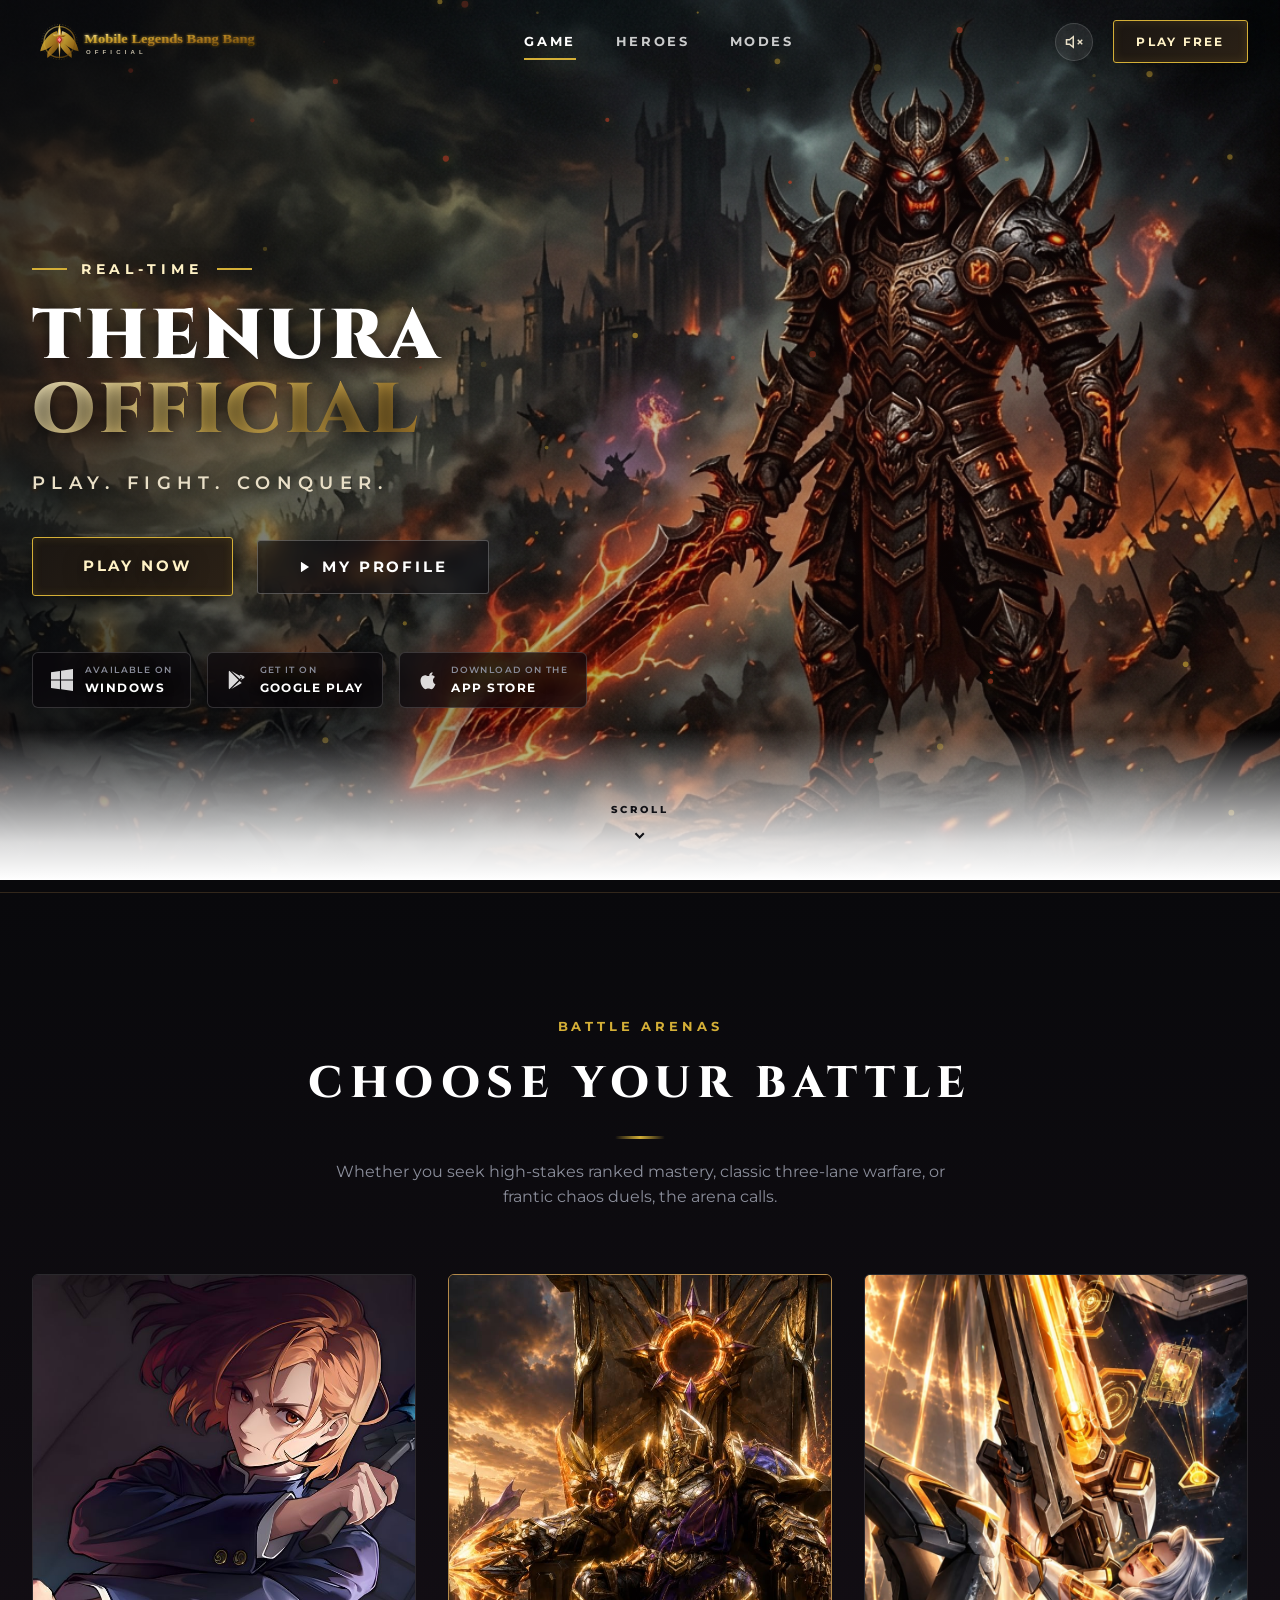
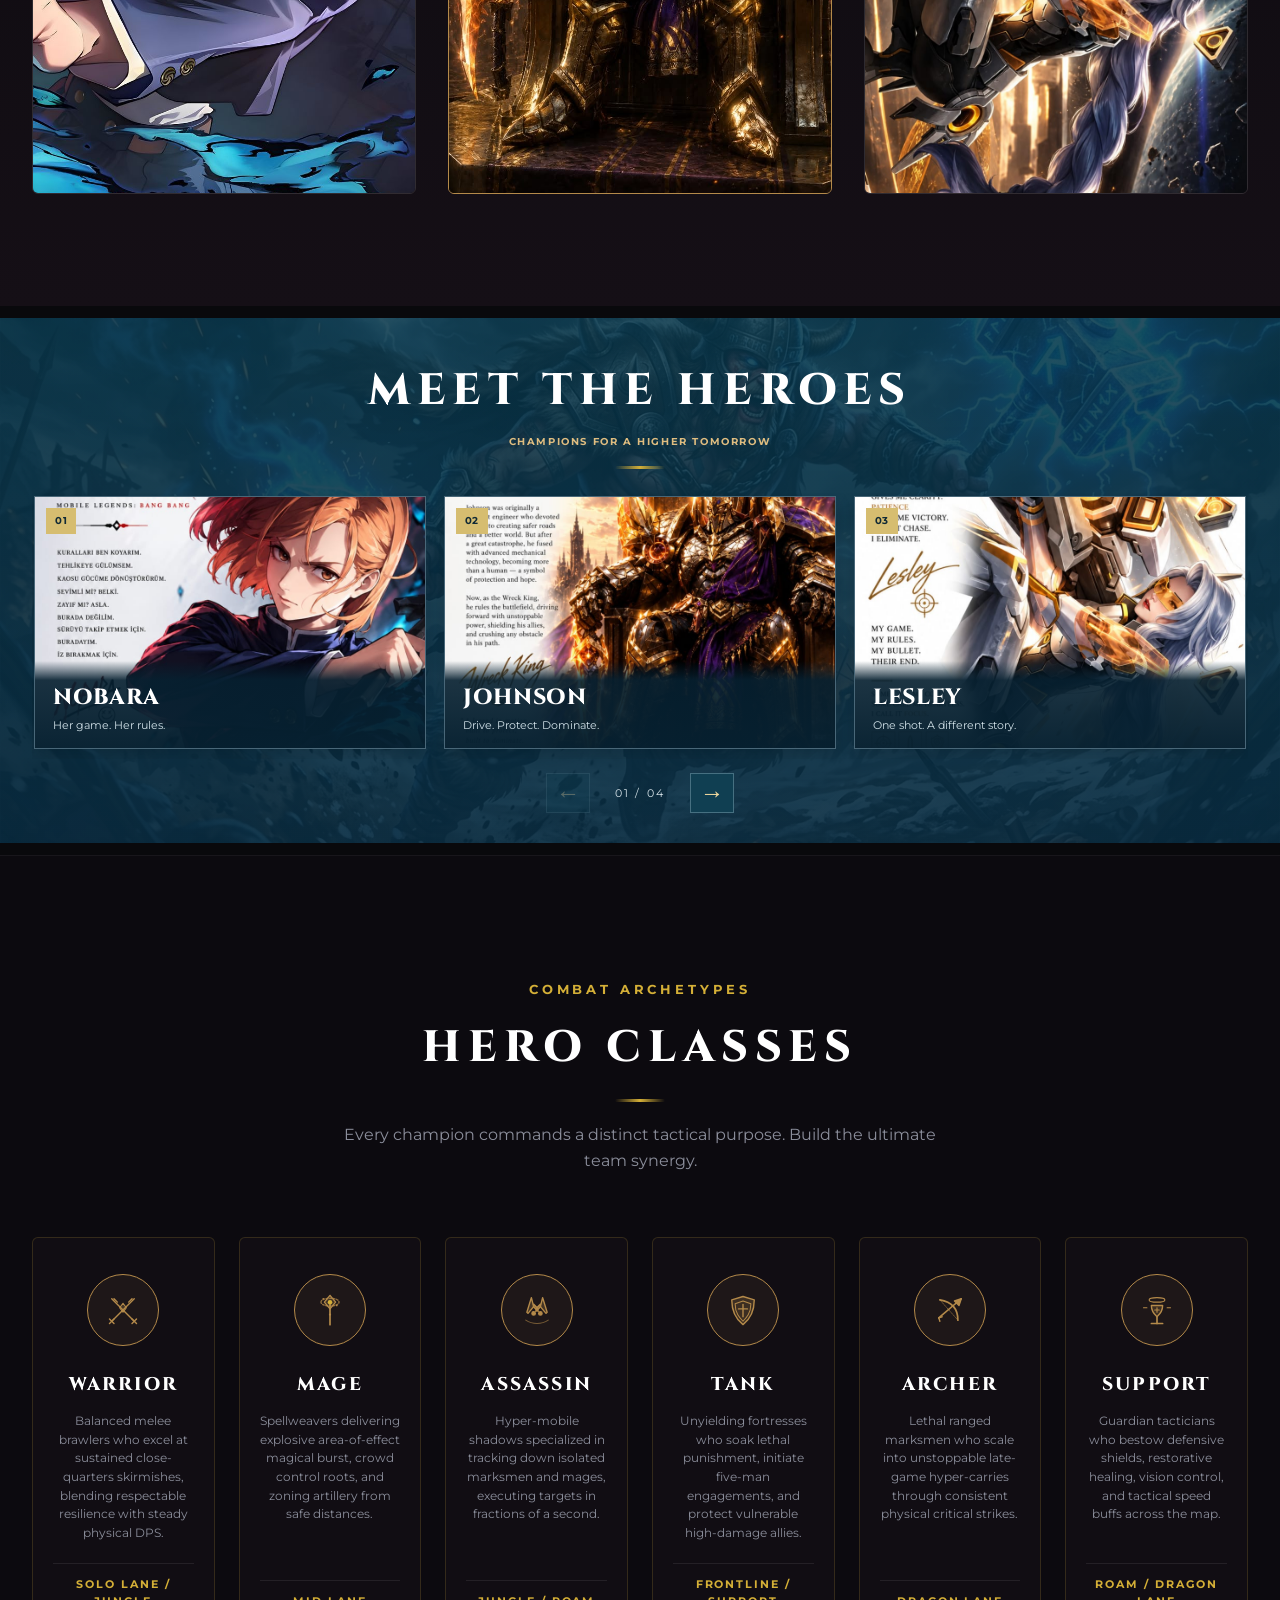
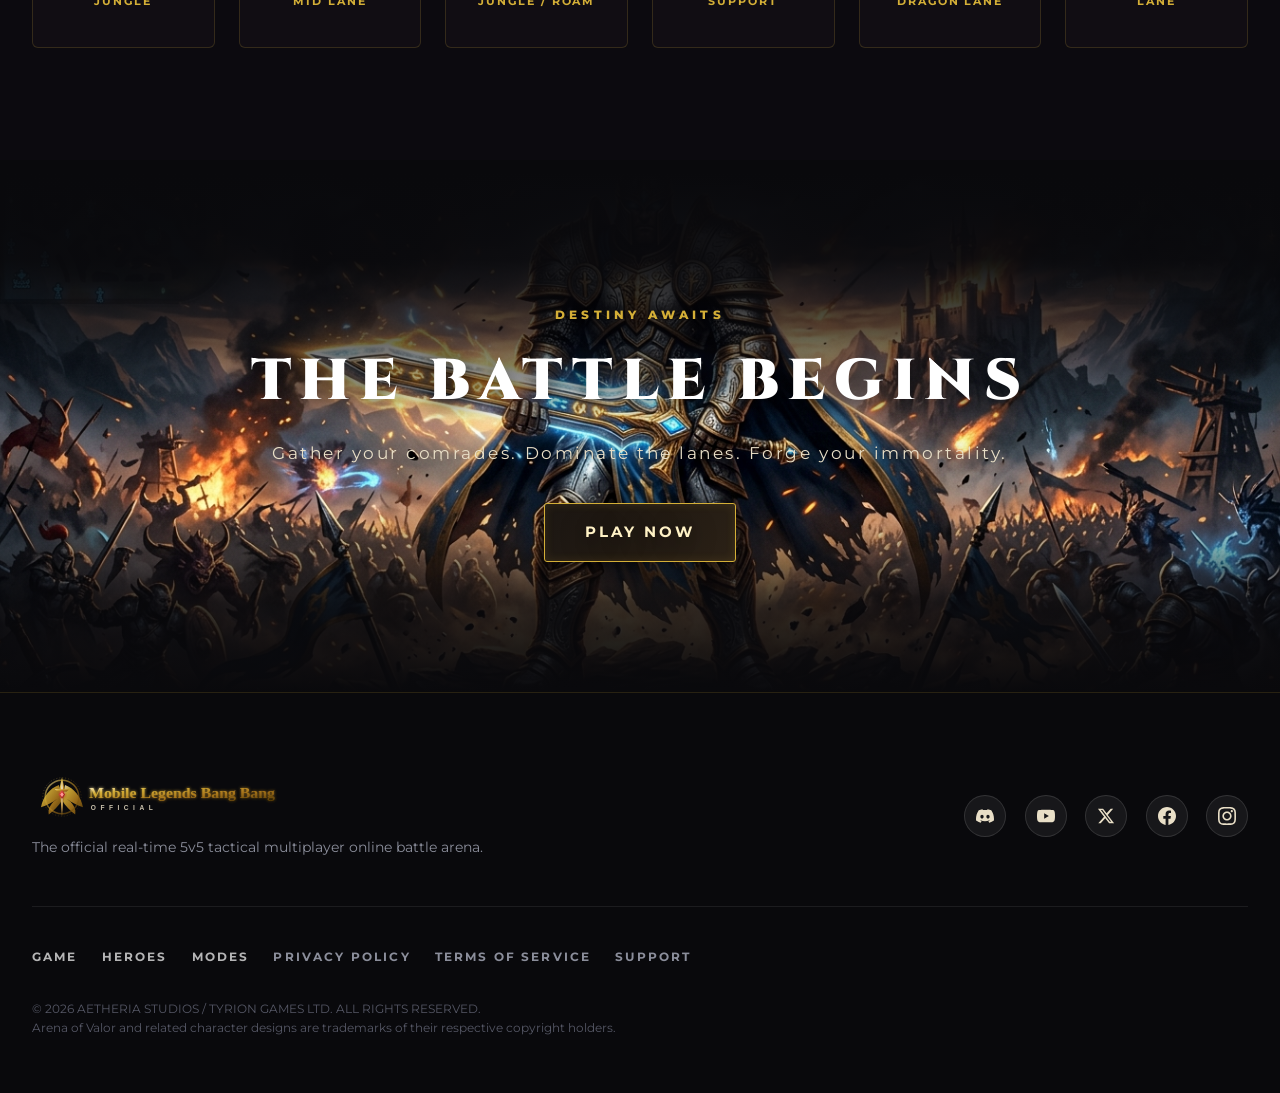
==== commit e88287b0: "Add video to second Choose Your Battle card" ====
--- a/index.html
+++ b/index.html
@@ -195,7 +195,7 @@
 
           <!-- Mode 2: Ranked Arena -->
           <div class="mode-card featured-mode">
-            <div class="mode-bg" style="background-image: url('assets/backgrounds/mode-ranked-throne.png'); background-position: center 35%;"></div>
+            <video class="mode-bg" src="assets/backgrounds/mode-ranked.mp4" poster="assets/backgrounds/mode-ranked-throne.png" autoplay muted loop playsinline preload="metadata" aria-label="Johnson battle video" style="object-fit: cover; object-position: center 35%;"></video>
             <div class="mode-border-fx"></div>
           </div>
 
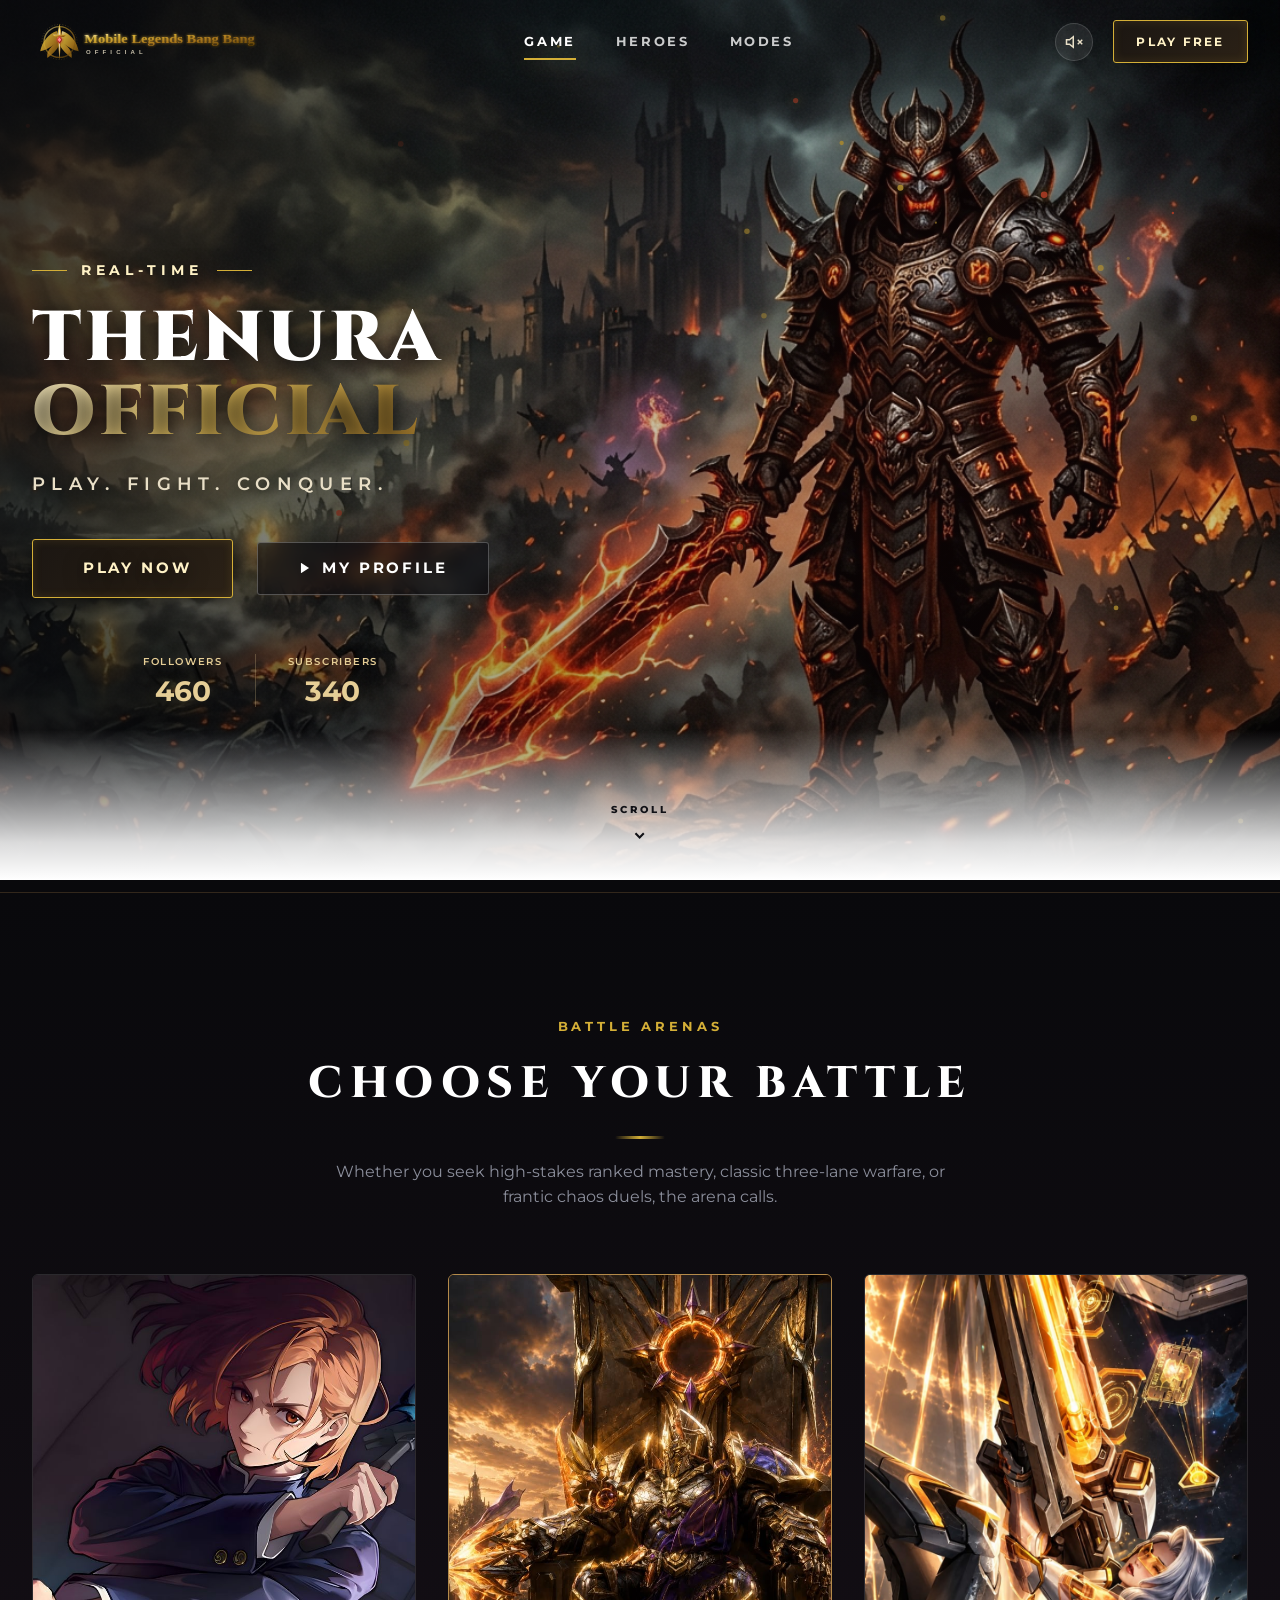
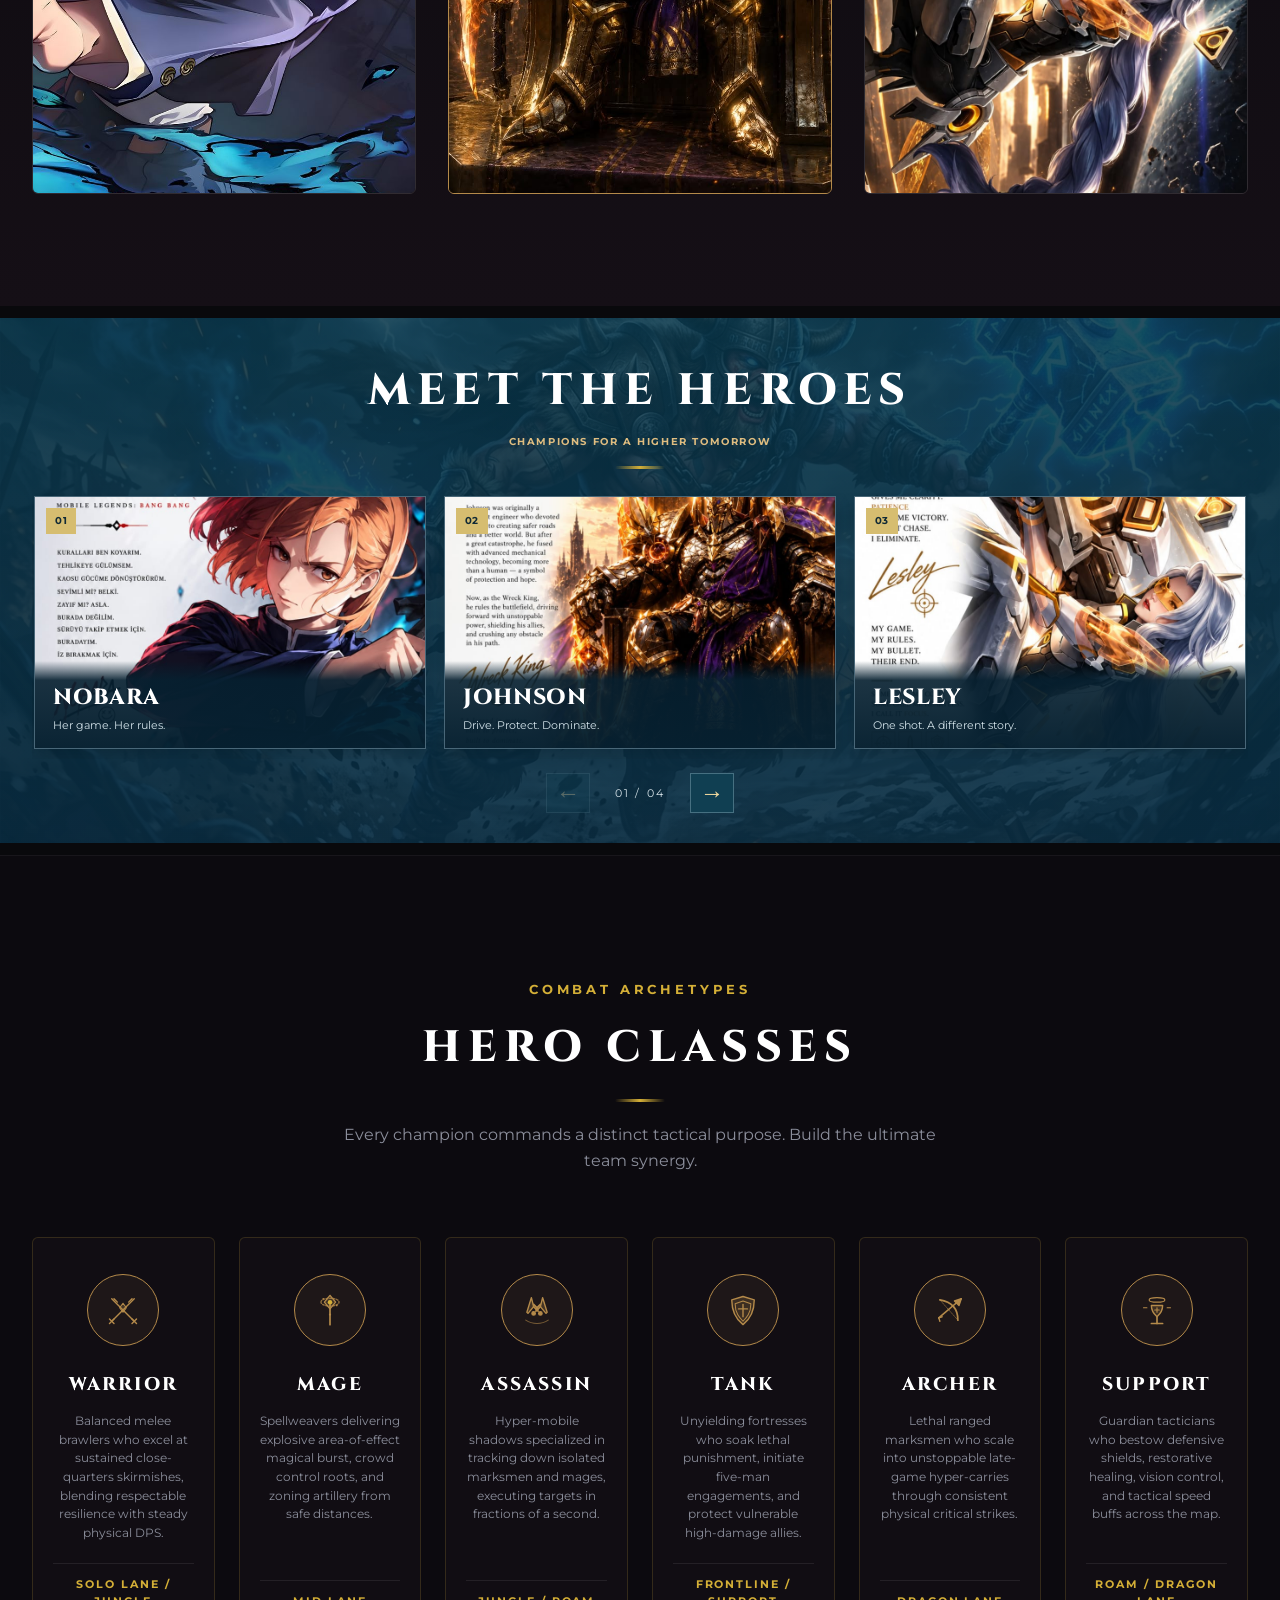
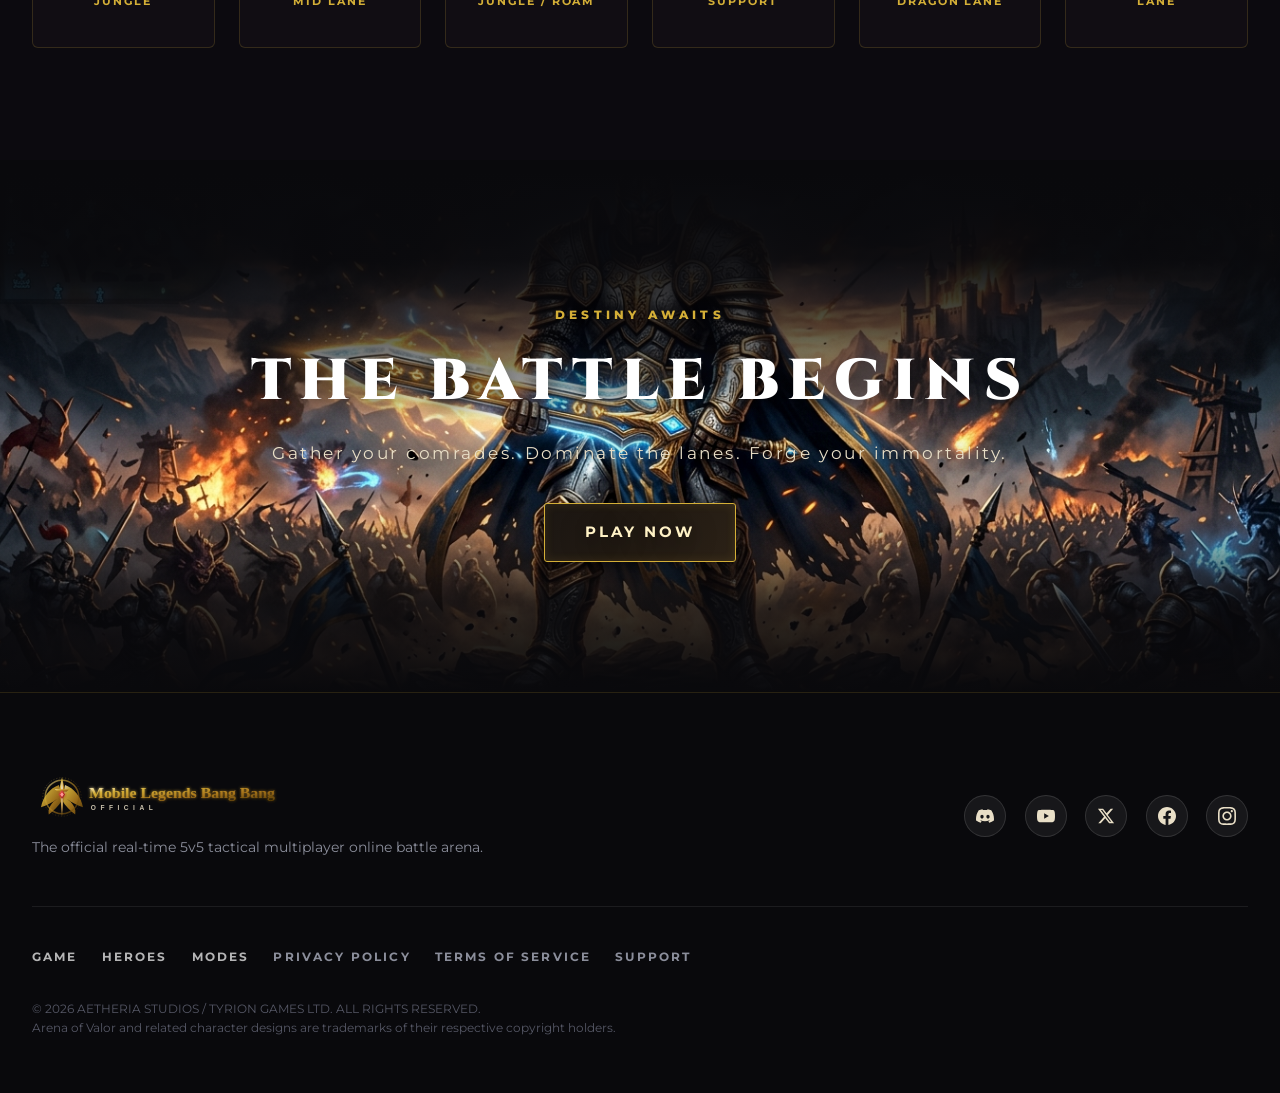
==== commit 1c4aa283: "Replace app badges with gold community counts" ====
--- a/index.html
+++ b/index.html
@@ -132,31 +132,16 @@
             </button>
           </div>
 
-          <!-- Platform Availability Badges -->
-          <div class="hero-platforms">
-            <a href="#download" class="platform-badge" title="Download for Windows PC">
-              <img src="assets/icons/platforms/windows.svg" alt="Windows" class="platform-icon">
-              <div class="platform-info">
-                <span class="platform-sub">AVAILABLE ON</span>
-                <span class="platform-name">WINDOWS</span>
-              </div>
-            </a>
-
-            <a href="#download" class="platform-badge" title="Get it on Google Play">
-              <img src="assets/icons/platforms/google-play.svg" alt="Google Play" class="platform-icon">
-              <div class="platform-info">
-                <span class="platform-sub">GET IT ON</span>
-                <span class="platform-name">GOOGLE PLAY</span>
-              </div>
-            </a>
-
-            <a href="#download" class="platform-badge" title="Download on the App Store">
-              <img src="assets/icons/platforms/app-store.svg" alt="App Store" class="platform-icon">
-              <div class="platform-info">
-                <span class="platform-sub">DOWNLOAD ON THE</span>
-                <span class="platform-name">APP STORE</span>
-              </div>
-            </a>
+          <!-- Community Stats -->
+          <div class="hero-community" aria-label="Community statistics">
+            <div class="community-stat">
+              <span class="community-label">FOLLOWERS</span>
+              <strong class="community-count">460</strong>
+            </div>
+            <div class="community-stat">
+              <span class="community-label">SUBSCRIBERS</span>
+              <strong class="community-count">340</strong>
+            </div>
           </div>
         </div>
       </div>
--- a/css/style.css
+++ b/css/style.css
@@ -2406,3 +2406,17 @@
     padding: 0 1.25rem;
   }
 }
+
+/* Soft gold community counts beneath the hero actions. */
+.hero-community { display: flex; justify-content: center; gap: 32px; margin-top: 24px; color: #e6ce96; }
+.community-stat { display: flex; flex-direction: column; align-items: center; gap: 6px; }
+.community-stat + .community-stat { border-left: 1px solid #e6ce9640; padding-left: 32px; }
+.community-label { font-size: 10px; font-weight: 600; letter-spacing: .16em; }
+.community-count { font-size: 28px; line-height: 1.1; font-weight: 700; text-shadow: 0 0 16px #e6ce9626; }
+@media (max-width: 600px) {
+  .hero-community { justify-content: flex-start; gap: 20px; margin-top: 14px; }
+  .community-stat { align-items: flex-start; gap: 4px; }
+  .community-stat + .community-stat { padding-left: 20px; }
+  .community-label { font-size: 8px; }
+  .community-count { font-size: 21px; }
+}
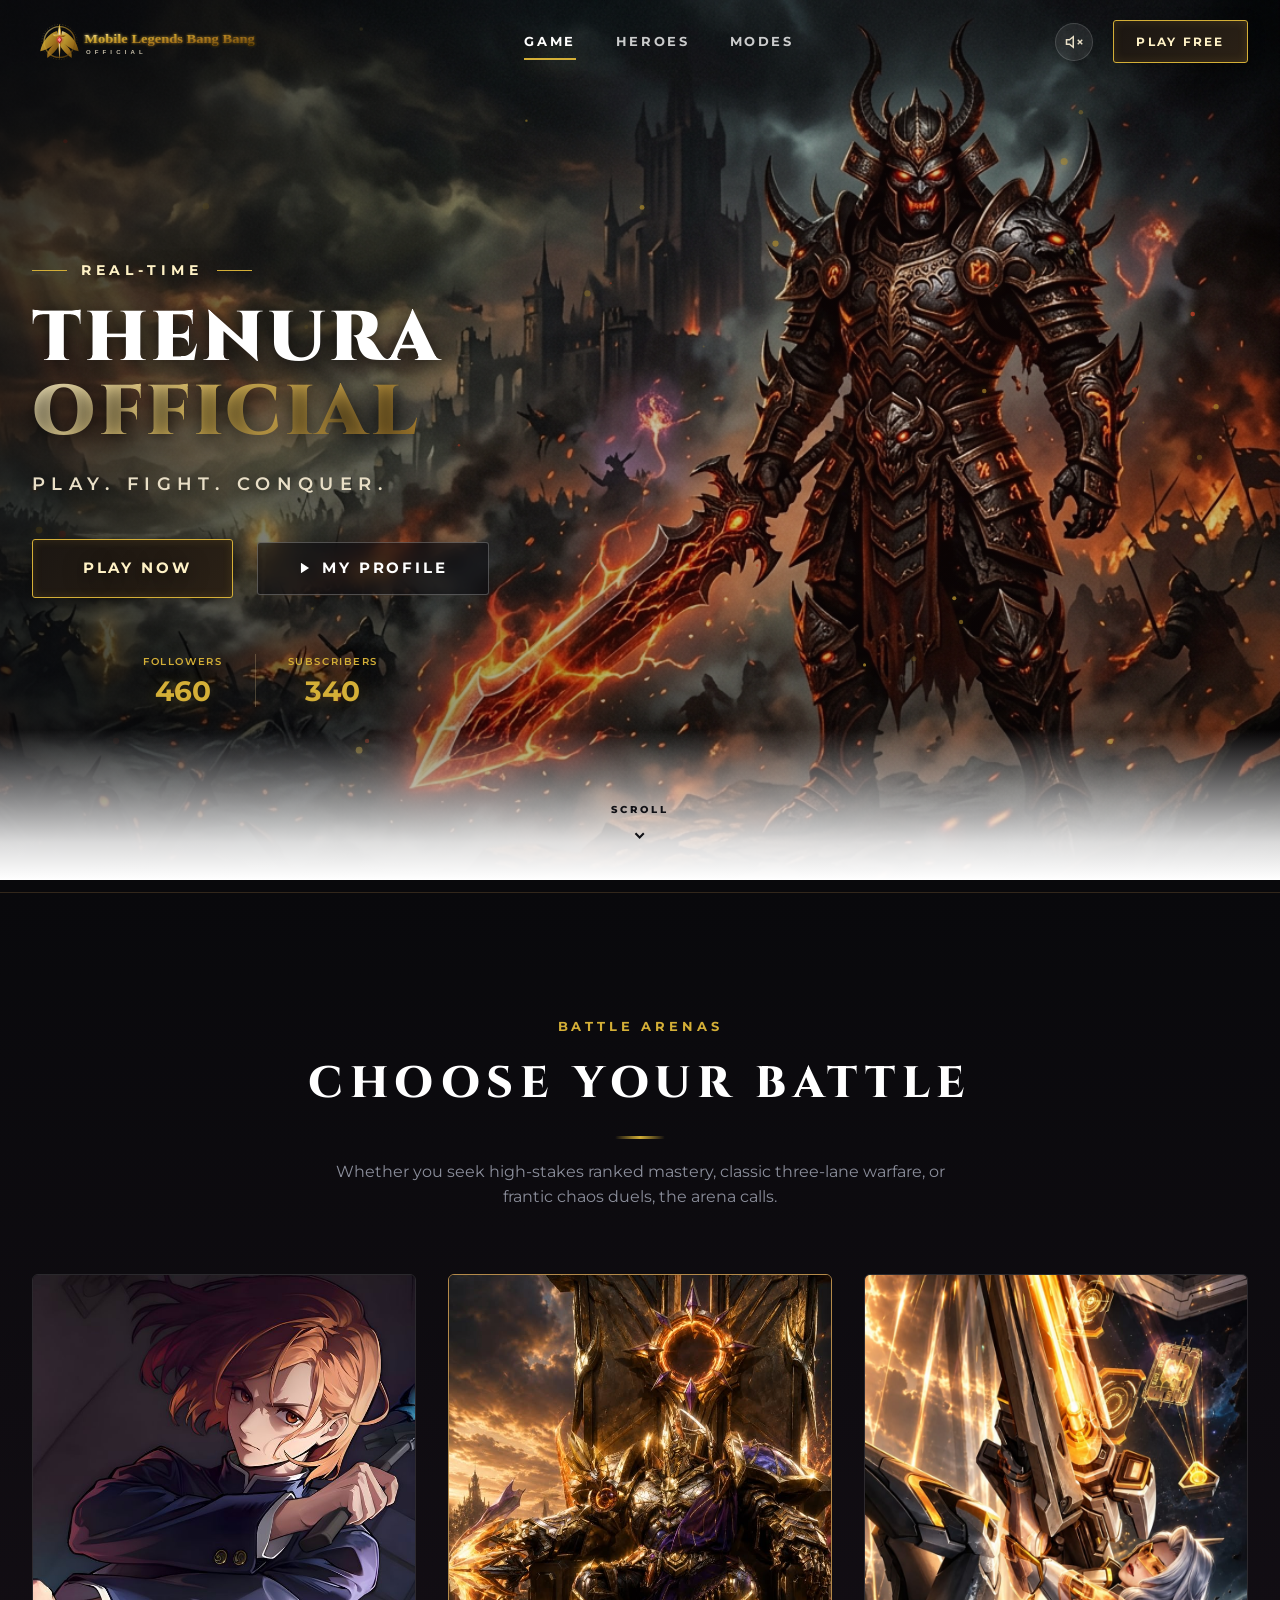
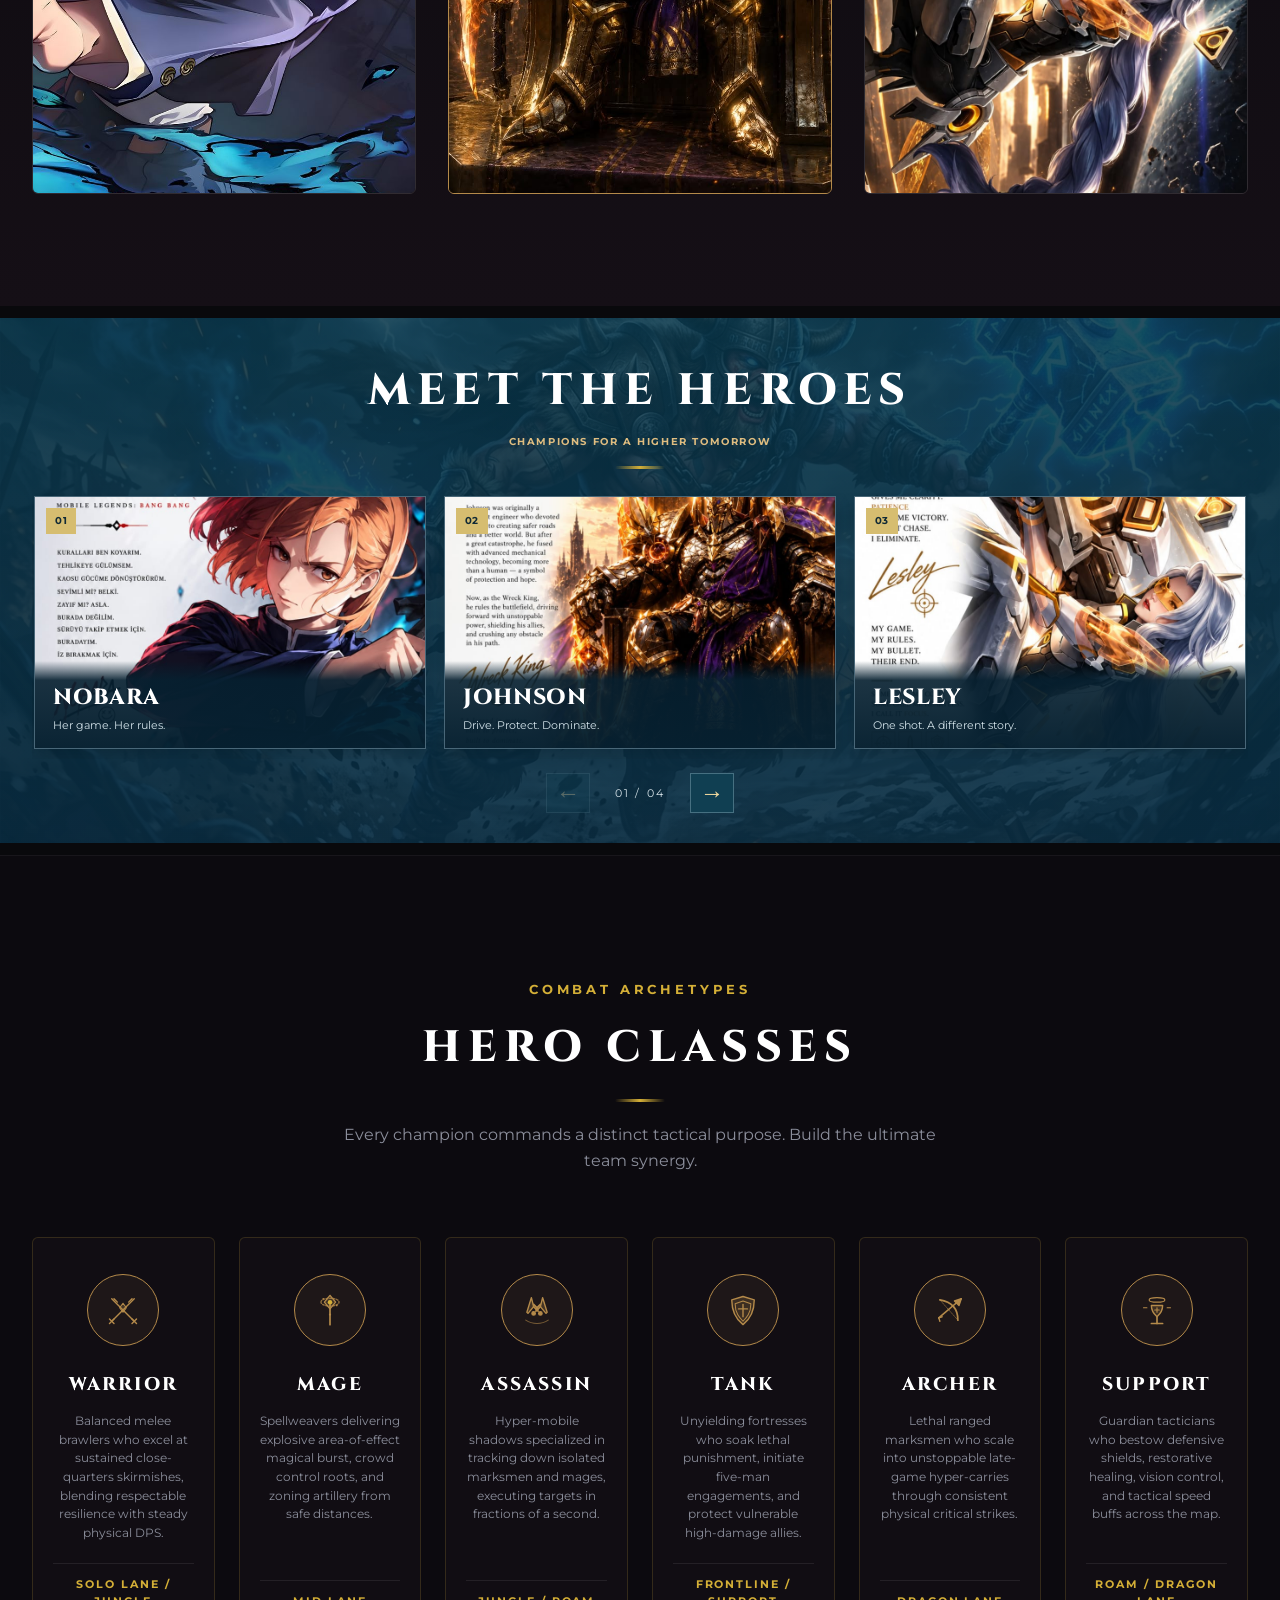
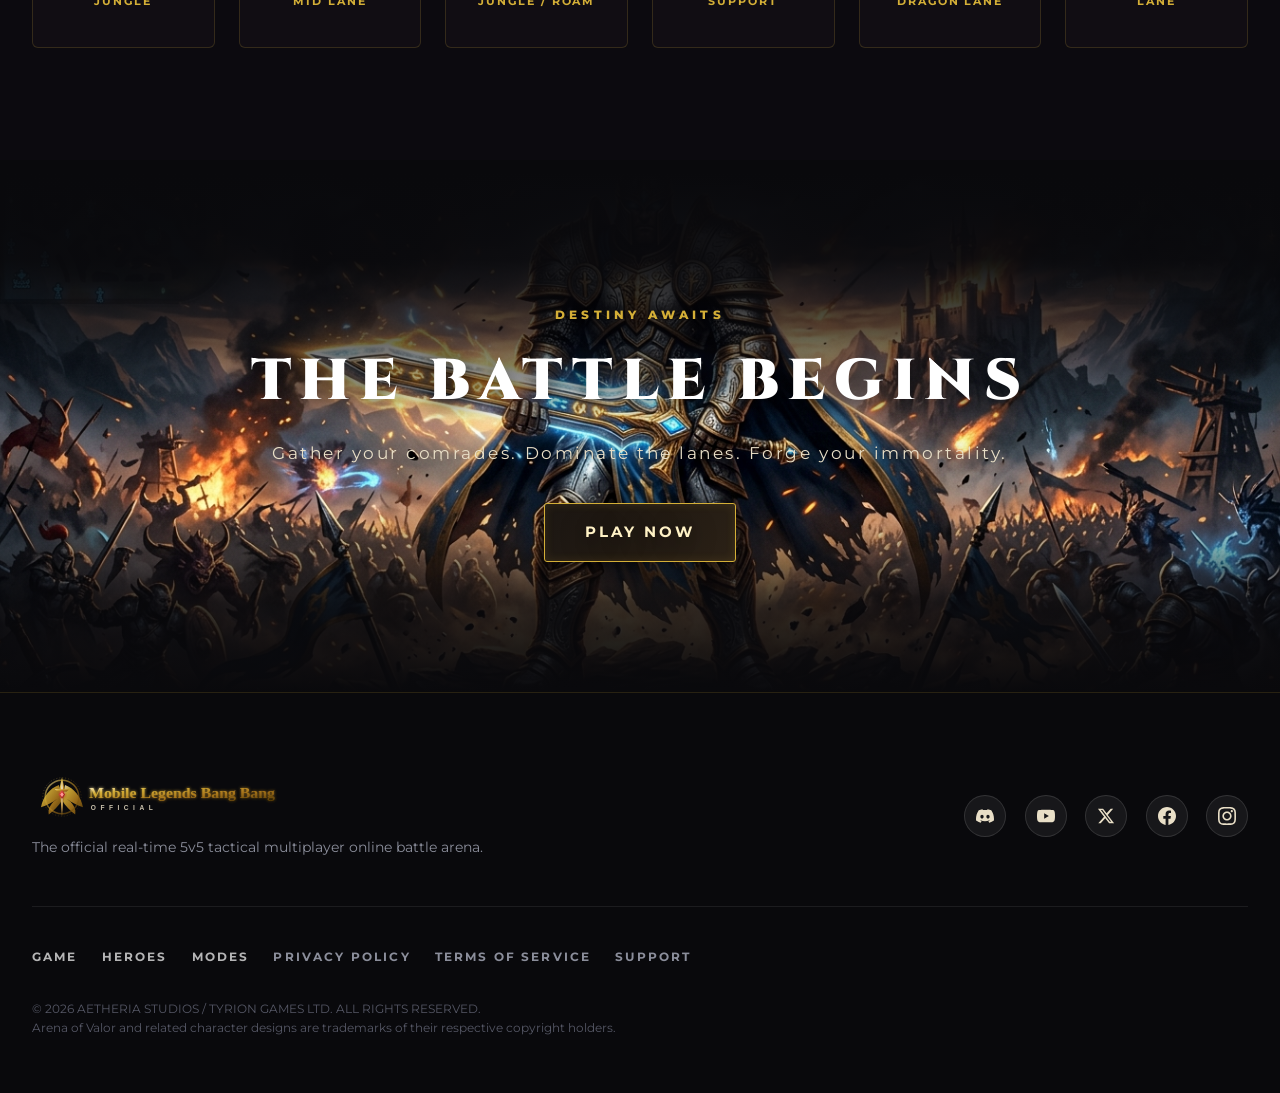
==== commit 3c6515c5: "Replace mobile hero slogan with YouTube logo" ====
--- a/index.html
+++ b/index.html
@@ -145,6 +145,8 @@
           </div>
         </div>
       </div>
+
+      <img class="hero-youtube-logo" src="assets/images/youtube.svg" alt="YouTube" width="64" height="64">
 
       <!-- Animated Scroll Down Arrow -->
       <a href="#modes" class="hero-scroll-indicator" aria-label="Scroll to battle arenas">
--- a/css/style.css
+++ b/css/style.css
@@ -2411,12 +2411,13 @@
 .hero-community { display: flex; justify-content: center; gap: 32px; margin-top: 24px; color: #e6ce96; }
 .community-stat { display: flex; flex-direction: column; align-items: center; gap: 6px; }
 .community-stat + .community-stat { border-left: 1px solid #e6ce9640; padding-left: 32px; }
-.community-label { font-size: 10px; font-weight: 600; letter-spacing: .16em; }
-.community-count { font-size: 28px; line-height: 1.1; font-weight: 700; text-shadow: 0 0 16px #e6ce9626; }
+.community-label { color: #d4af37; font-size: 10px; font-weight: 600; letter-spacing: .16em; }
+.community-count { color: #d4af37; font-size: 28px; line-height: 1.1; font-weight: 700; text-shadow: 0 0 16px #d4af3733; }
 @media (max-width: 600px) {
   .hero-community { justify-content: flex-start; gap: 20px; margin-top: 14px; }
   .community-stat { align-items: flex-start; gap: 4px; }
   .community-stat + .community-stat { padding-left: 20px; }
   .community-label { font-size: 8px; }
   .community-count { font-size: 21px; }
-}+}
+.hero-youtube-logo { display: none; }
--- a/css/mobile.css
+++ b/css/mobile.css
@@ -35,7 +35,7 @@
   .platform-badge { width: auto; padding: 0; border: 0; background: transparent; backdrop-filter: none; }
   .platform-icon { width: 15px; height: 15px; }
   .platform-info, .hero-scroll-indicator { display: none; }
-  .hero-section::after { content: 'LEGENDS\A ARE NOT BORN.\A THEY RISE.'; white-space: pre; position: absolute; bottom: 17px; right: 18px; z-index: 6; text-align: center; font-size: 7px; line-height: 1.8; font-weight: 700; letter-spacing: .16em; }
+  .hero-youtube-logo { display: block; position: absolute; bottom: 17px; right: 18px; z-index: 6; width: 64px; height: 64px; object-fit: contain; }
   .section-white { padding: 16px 0 12px; }
   .section-dark { padding: 20px 0 12px; }
   .section-header { margin-bottom: 12px; }
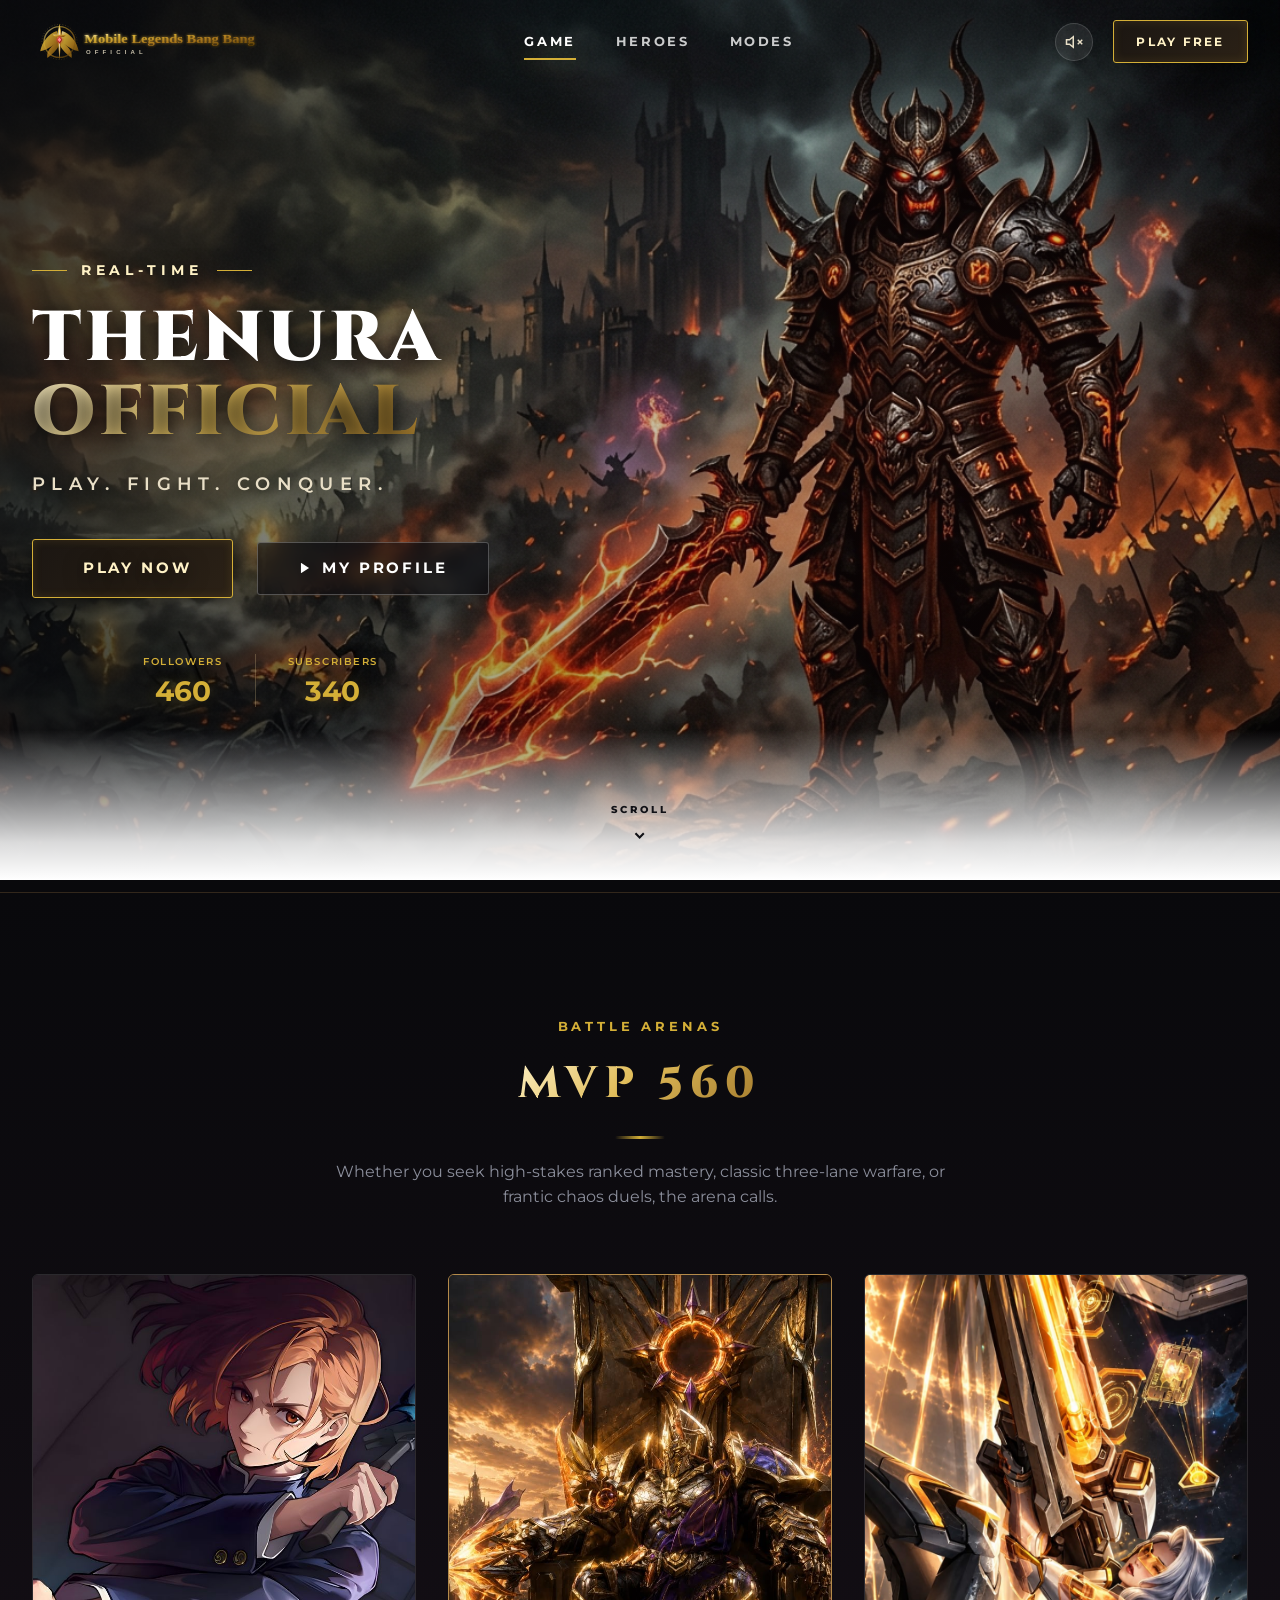
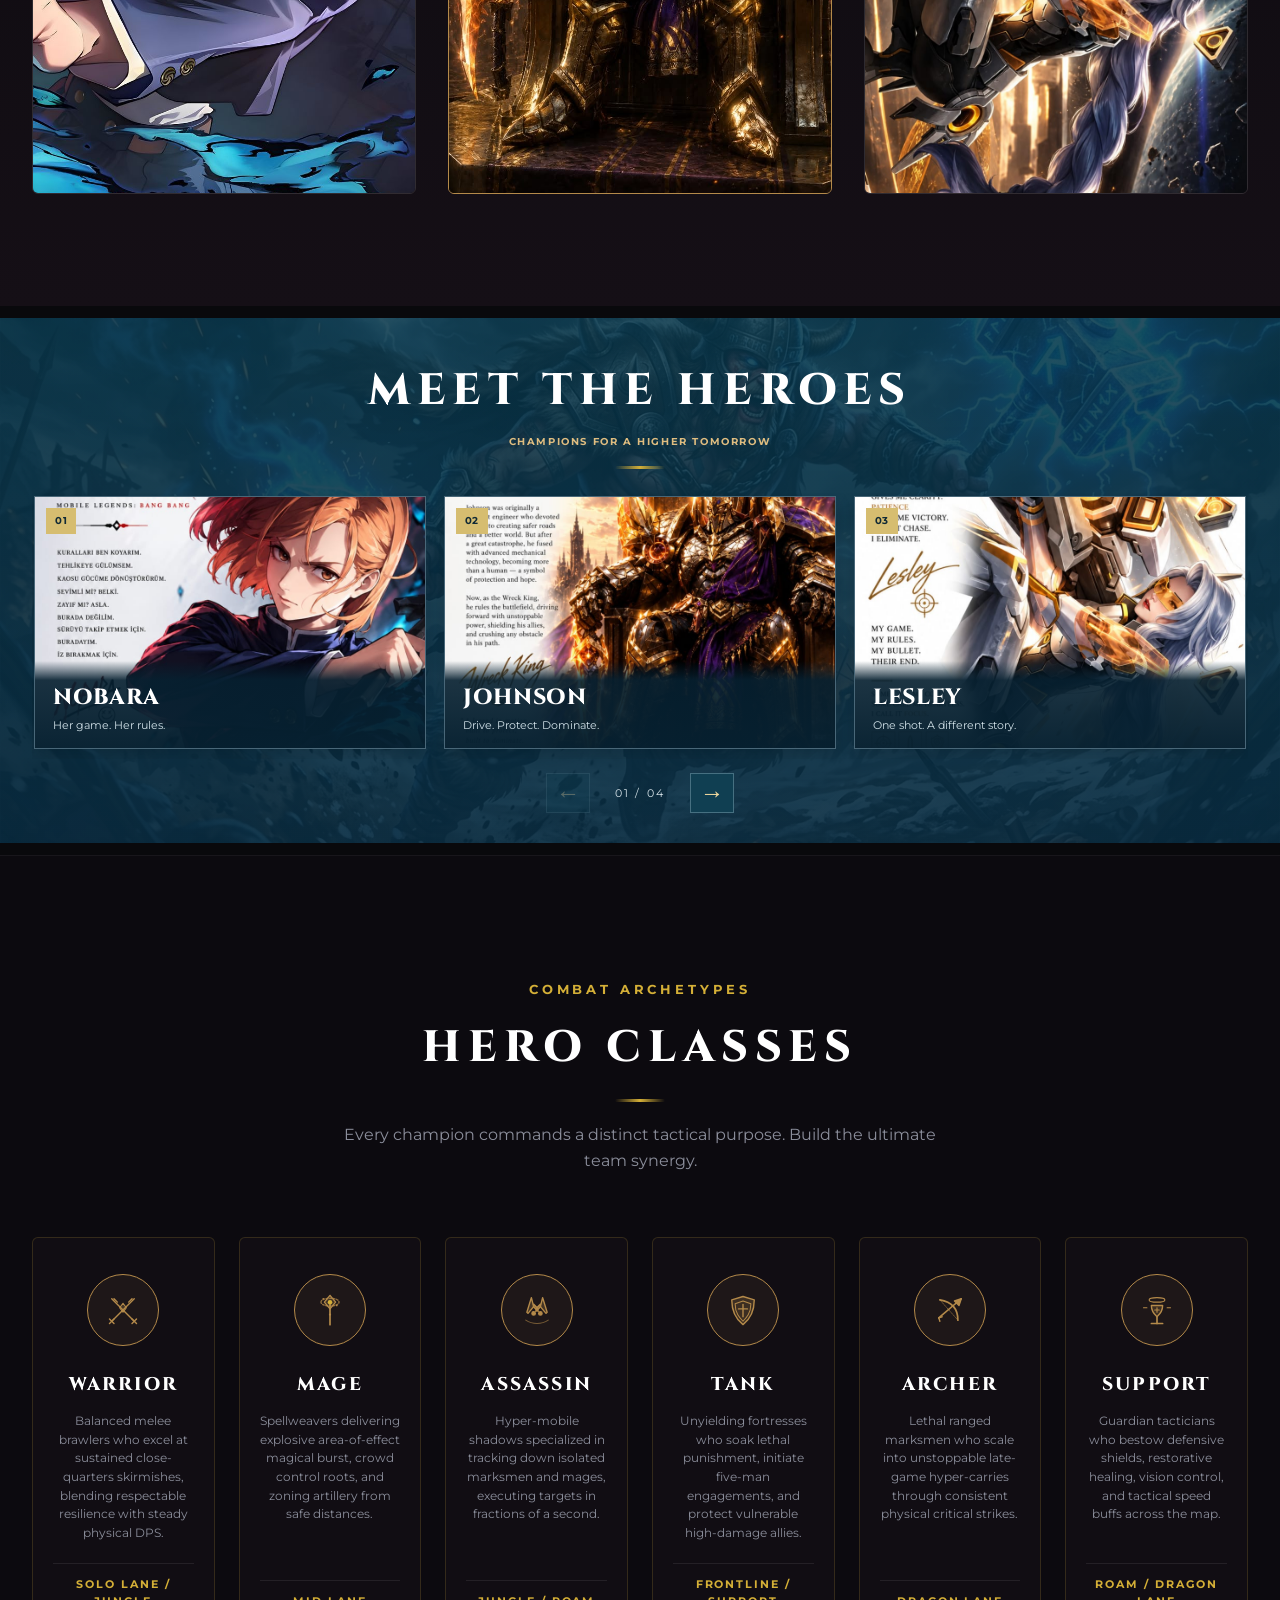
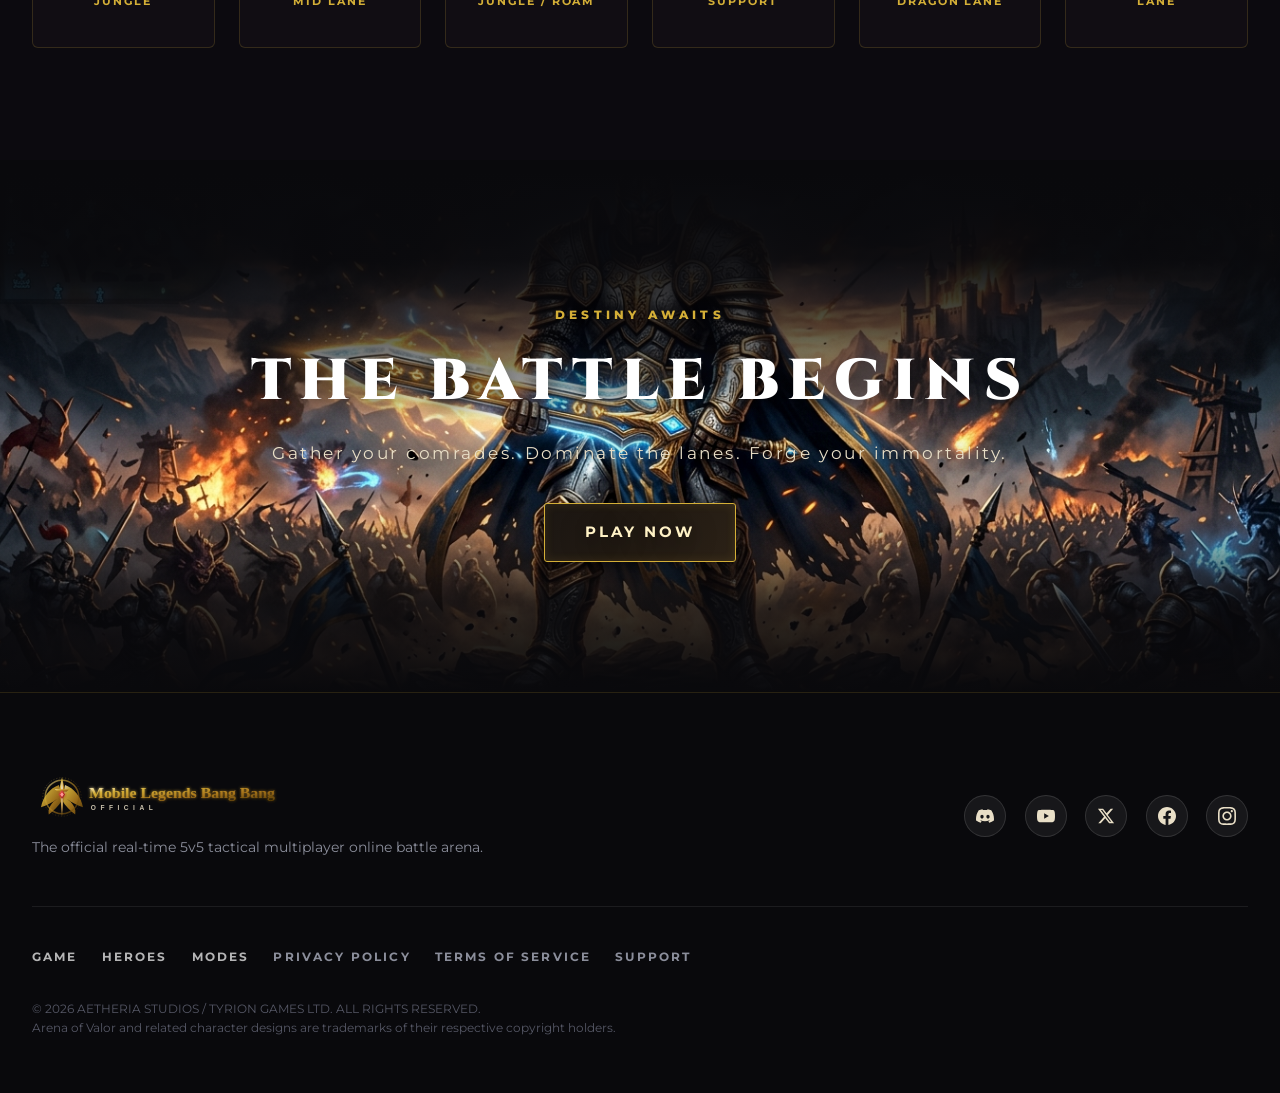
==== commit a0233cc3: "Update battle heading to gold MVP 560" ====
--- a/index.html
+++ b/index.html
@@ -167,7 +167,7 @@
         
         <div class="section-header reveal-on-scroll">
           <span class="section-tag-gold">BATTLE ARENAS</span>
-          <h2 class="section-heading-light">CHOOSE YOUR BATTLE</h2>
+          <h2 class="section-heading-light"><span class="gold-gradient-text">MVP 560</span></h2>
           <div class="gold-divider"></div>
           <p class="section-subtext-light"><span class="desktop-copy">Whether you seek high-stakes ranked mastery, classic three-lane warfare, or frantic chaos duels, the arena calls.</span><span class="mobile-copy">Different challenges. One legendary world.</span></p>
         </div>
--- a/css/mobile.css
+++ b/css/mobile.css
@@ -35,7 +35,7 @@
   .platform-badge { width: auto; padding: 0; border: 0; background: transparent; backdrop-filter: none; }
   .platform-icon { width: 15px; height: 15px; }
   .platform-info, .hero-scroll-indicator { display: none; }
-  .hero-youtube-logo { display: block; position: absolute; bottom: 17px; right: 18px; z-index: 6; width: 64px; height: 64px; object-fit: contain; }
+  .hero-youtube-logo { display: block; position: absolute; bottom: 17px; right: 18px; z-index: 6; width: 44px; height: 44px; object-fit: contain; }
   .section-white { padding: 16px 0 12px; }
   .section-dark { padding: 20px 0 12px; }
   .section-header { margin-bottom: 12px; }
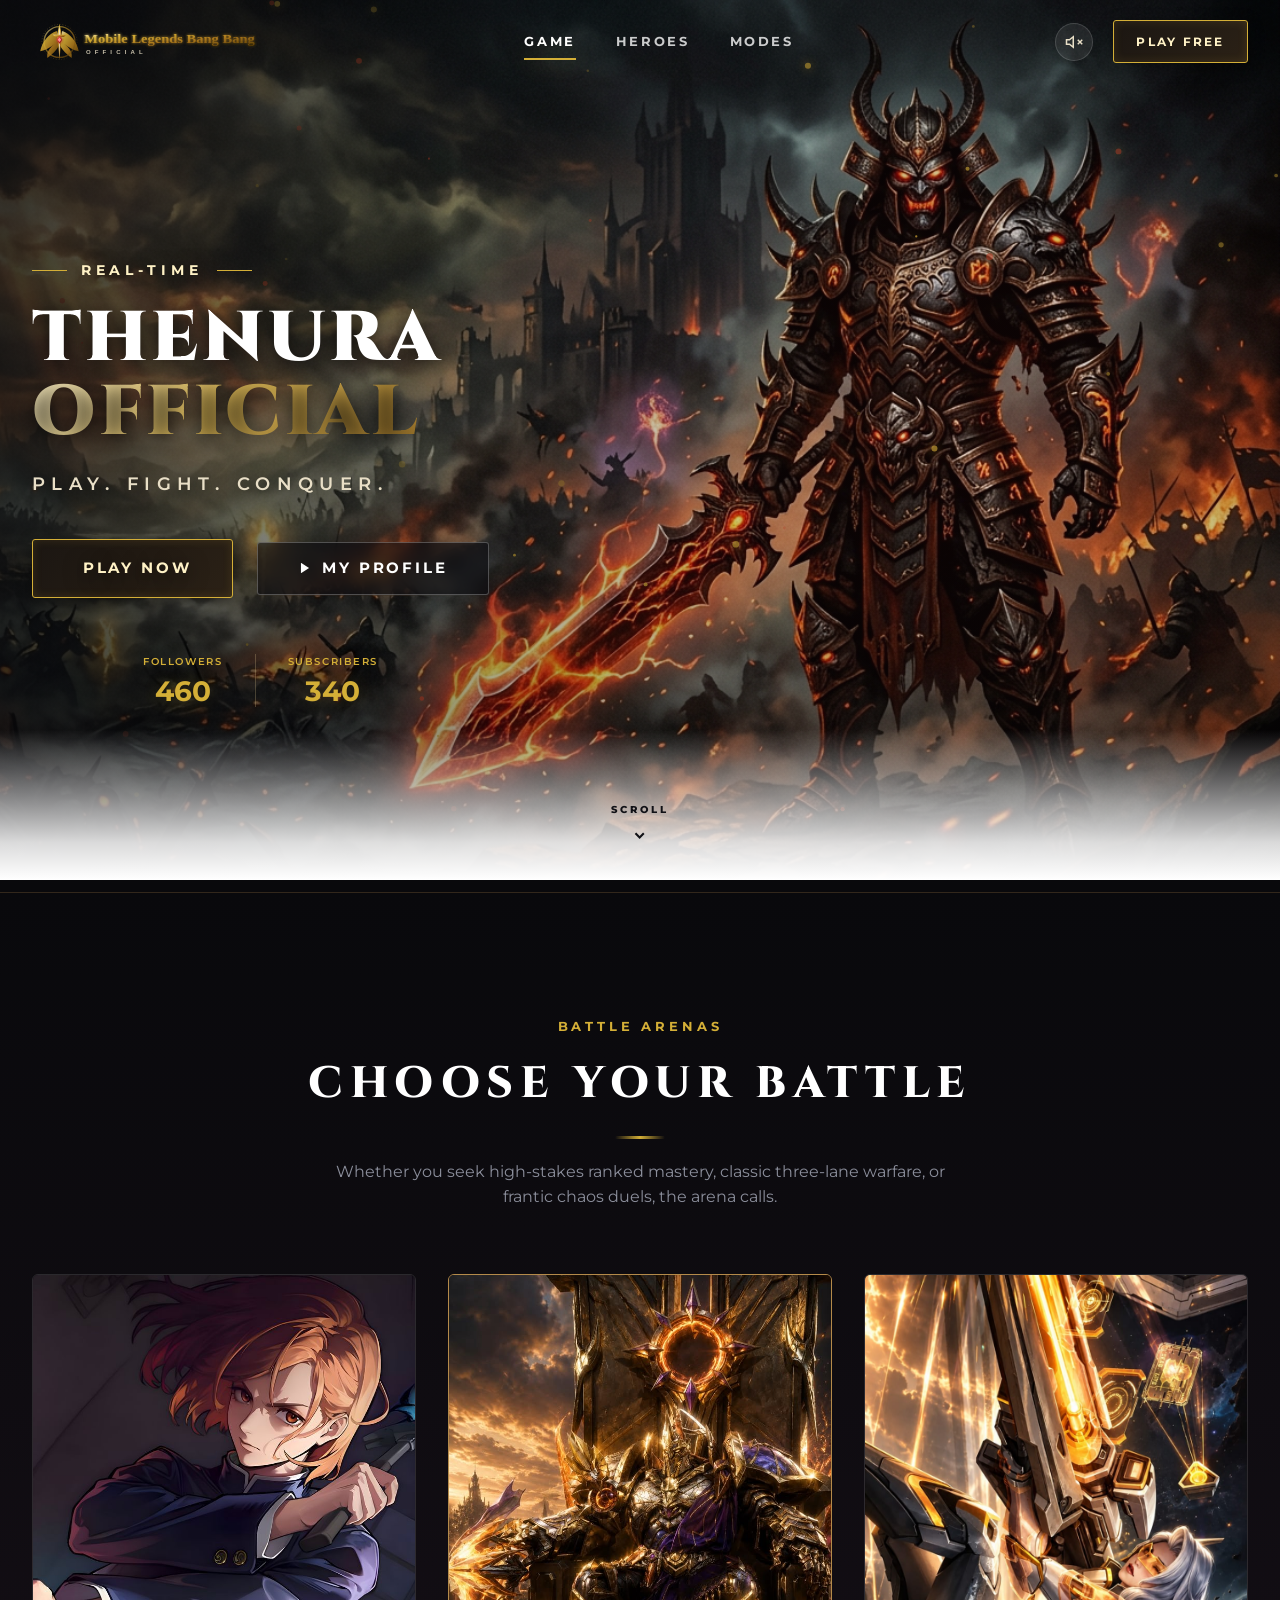
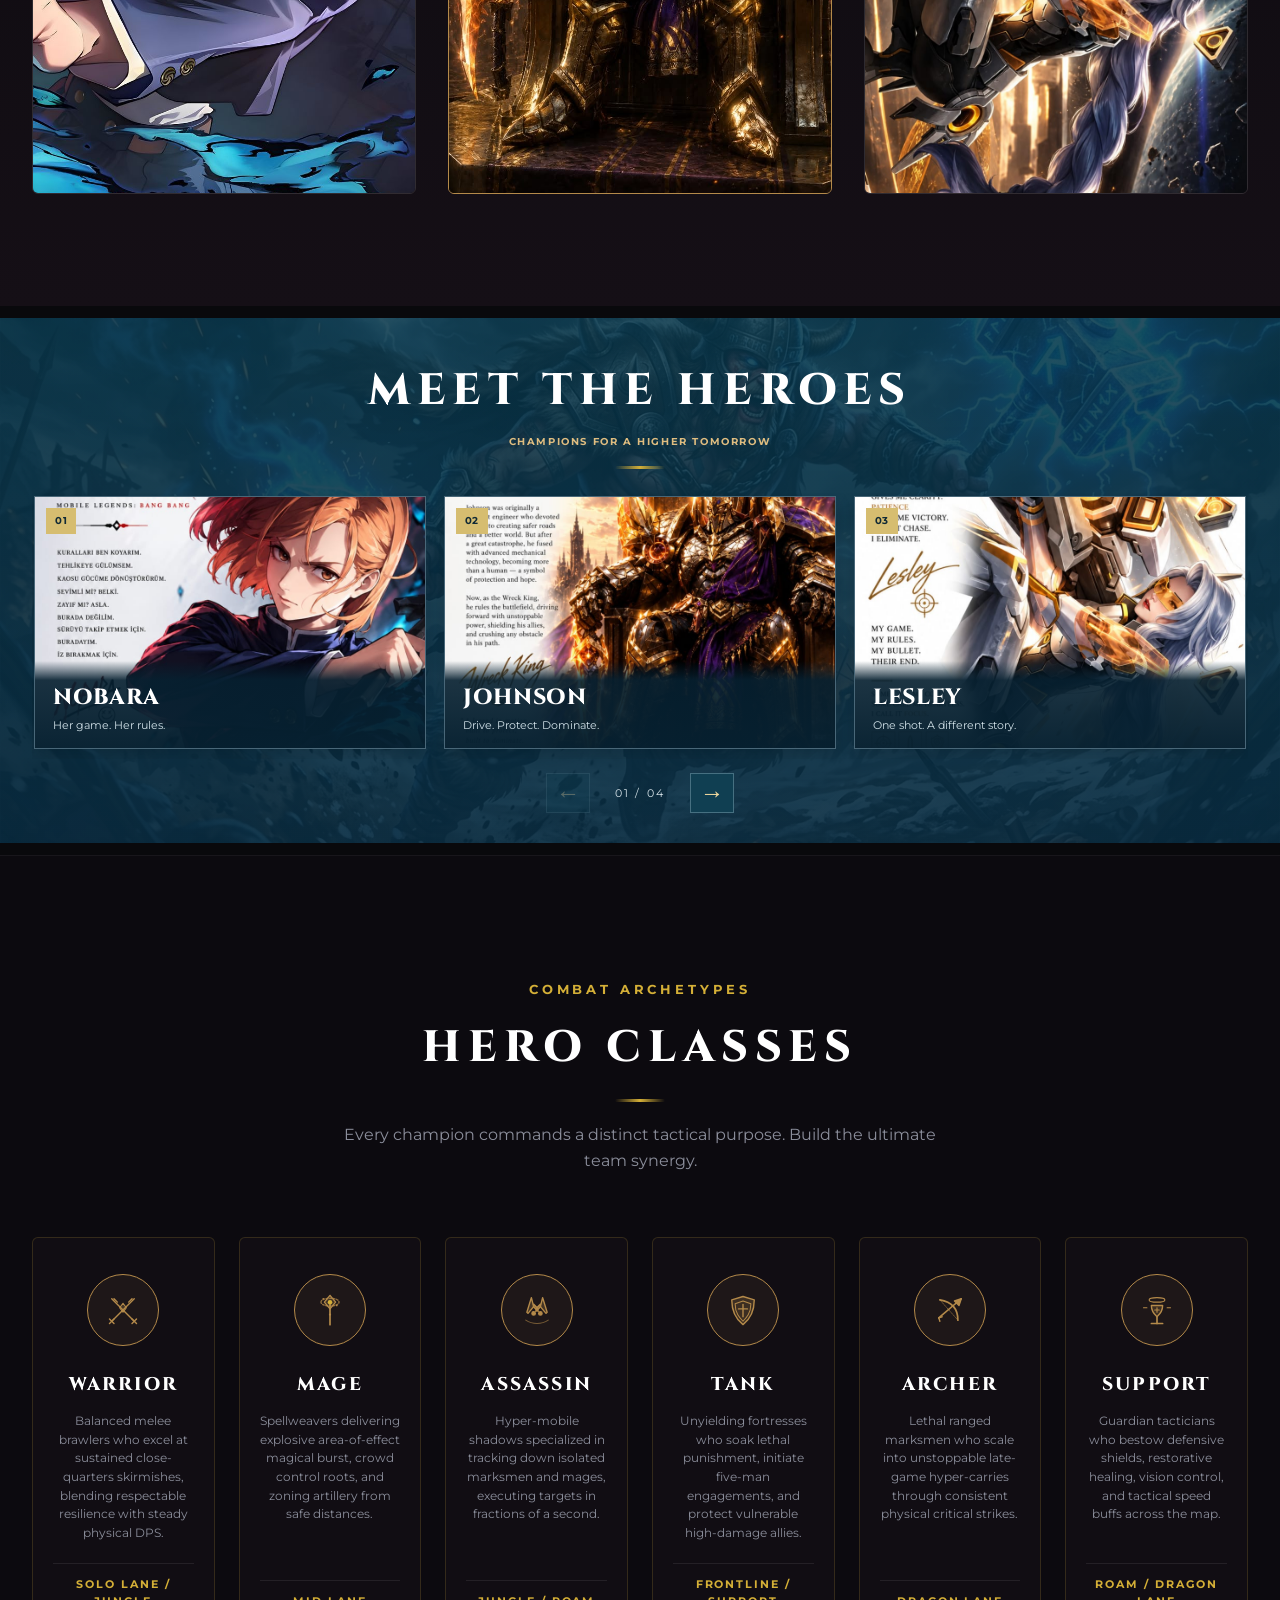
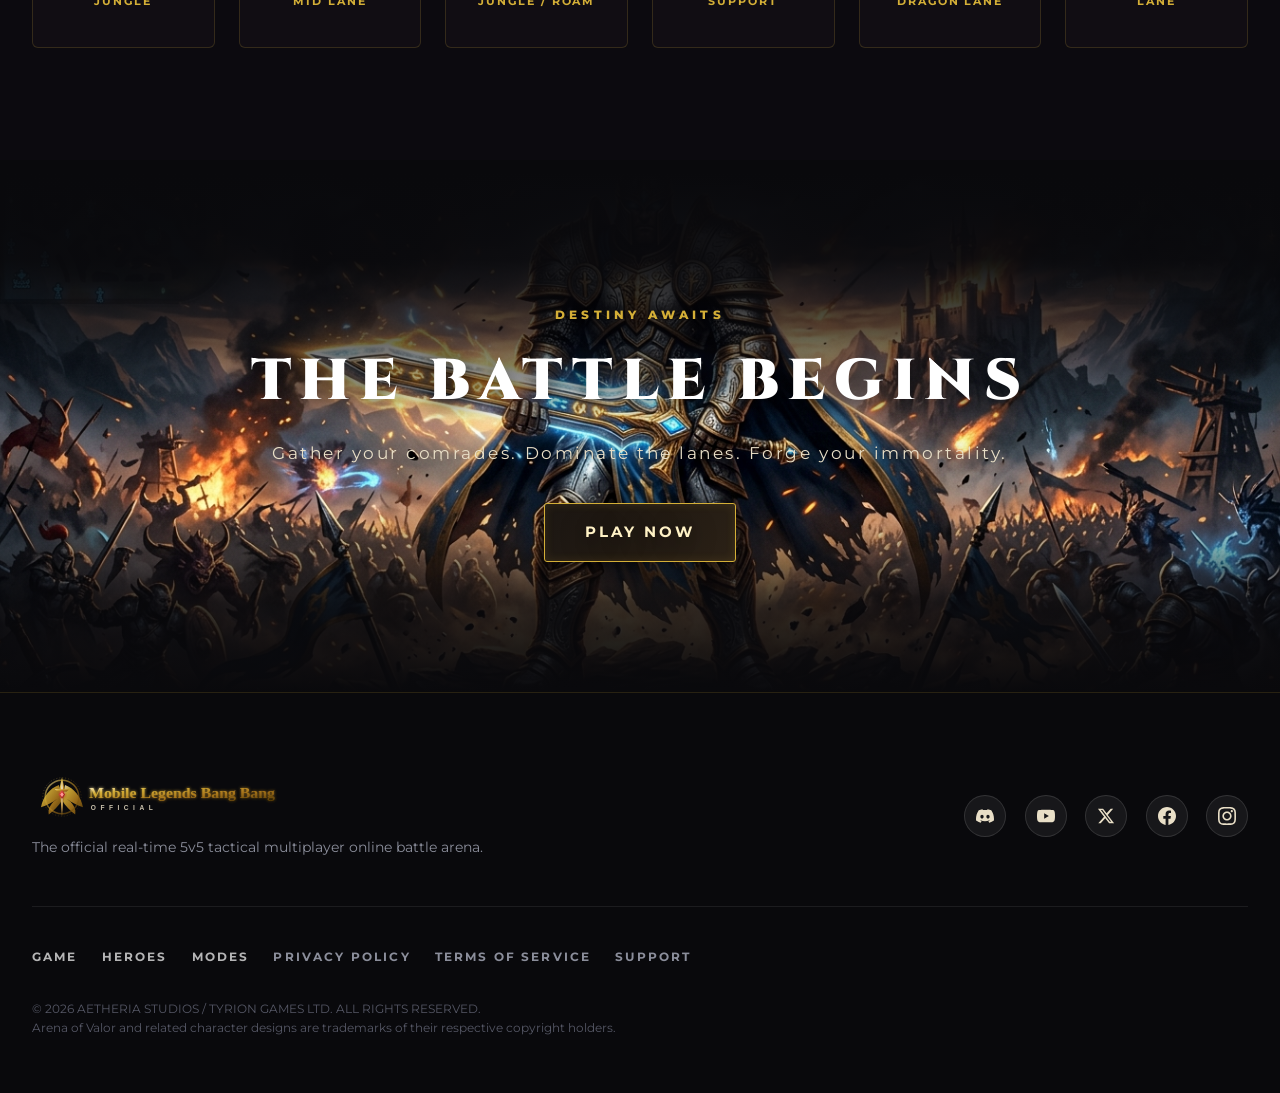
==== commit 667b5acc: "Revert "Update battle heading to gold MVP 560" This reverts commit a0233cc32ffd28c916150869158fbe628" ====
--- a/index.html
+++ b/index.html
@@ -167,7 +167,7 @@
         
         <div class="section-header reveal-on-scroll">
           <span class="section-tag-gold">BATTLE ARENAS</span>
-          <h2 class="section-heading-light"><span class="gold-gradient-text">MVP 560</span></h2>
+          <h2 class="section-heading-light">CHOOSE YOUR BATTLE</h2>
           <div class="gold-divider"></div>
           <p class="section-subtext-light"><span class="desktop-copy">Whether you seek high-stakes ranked mastery, classic three-lane warfare, or frantic chaos duels, the arena calls.</span><span class="mobile-copy">Different challenges. One legendary world.</span></p>
         </div>
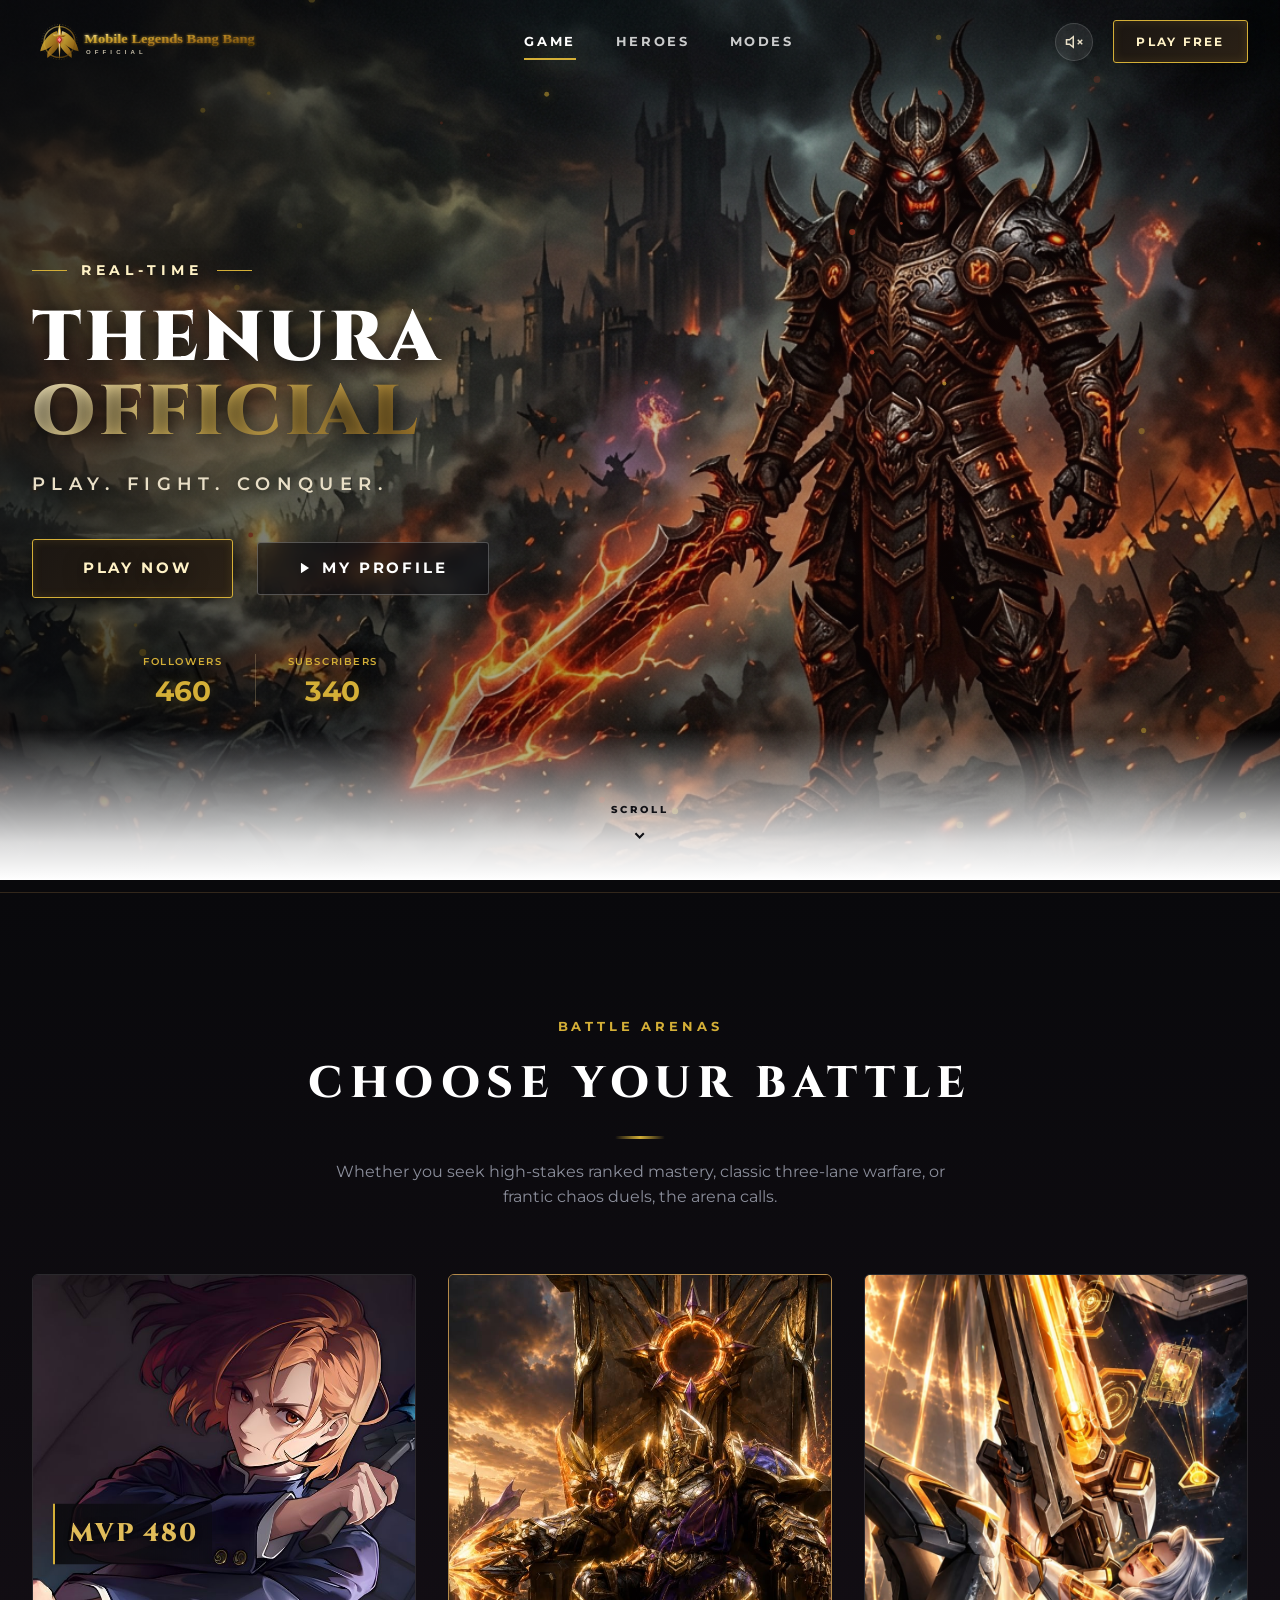
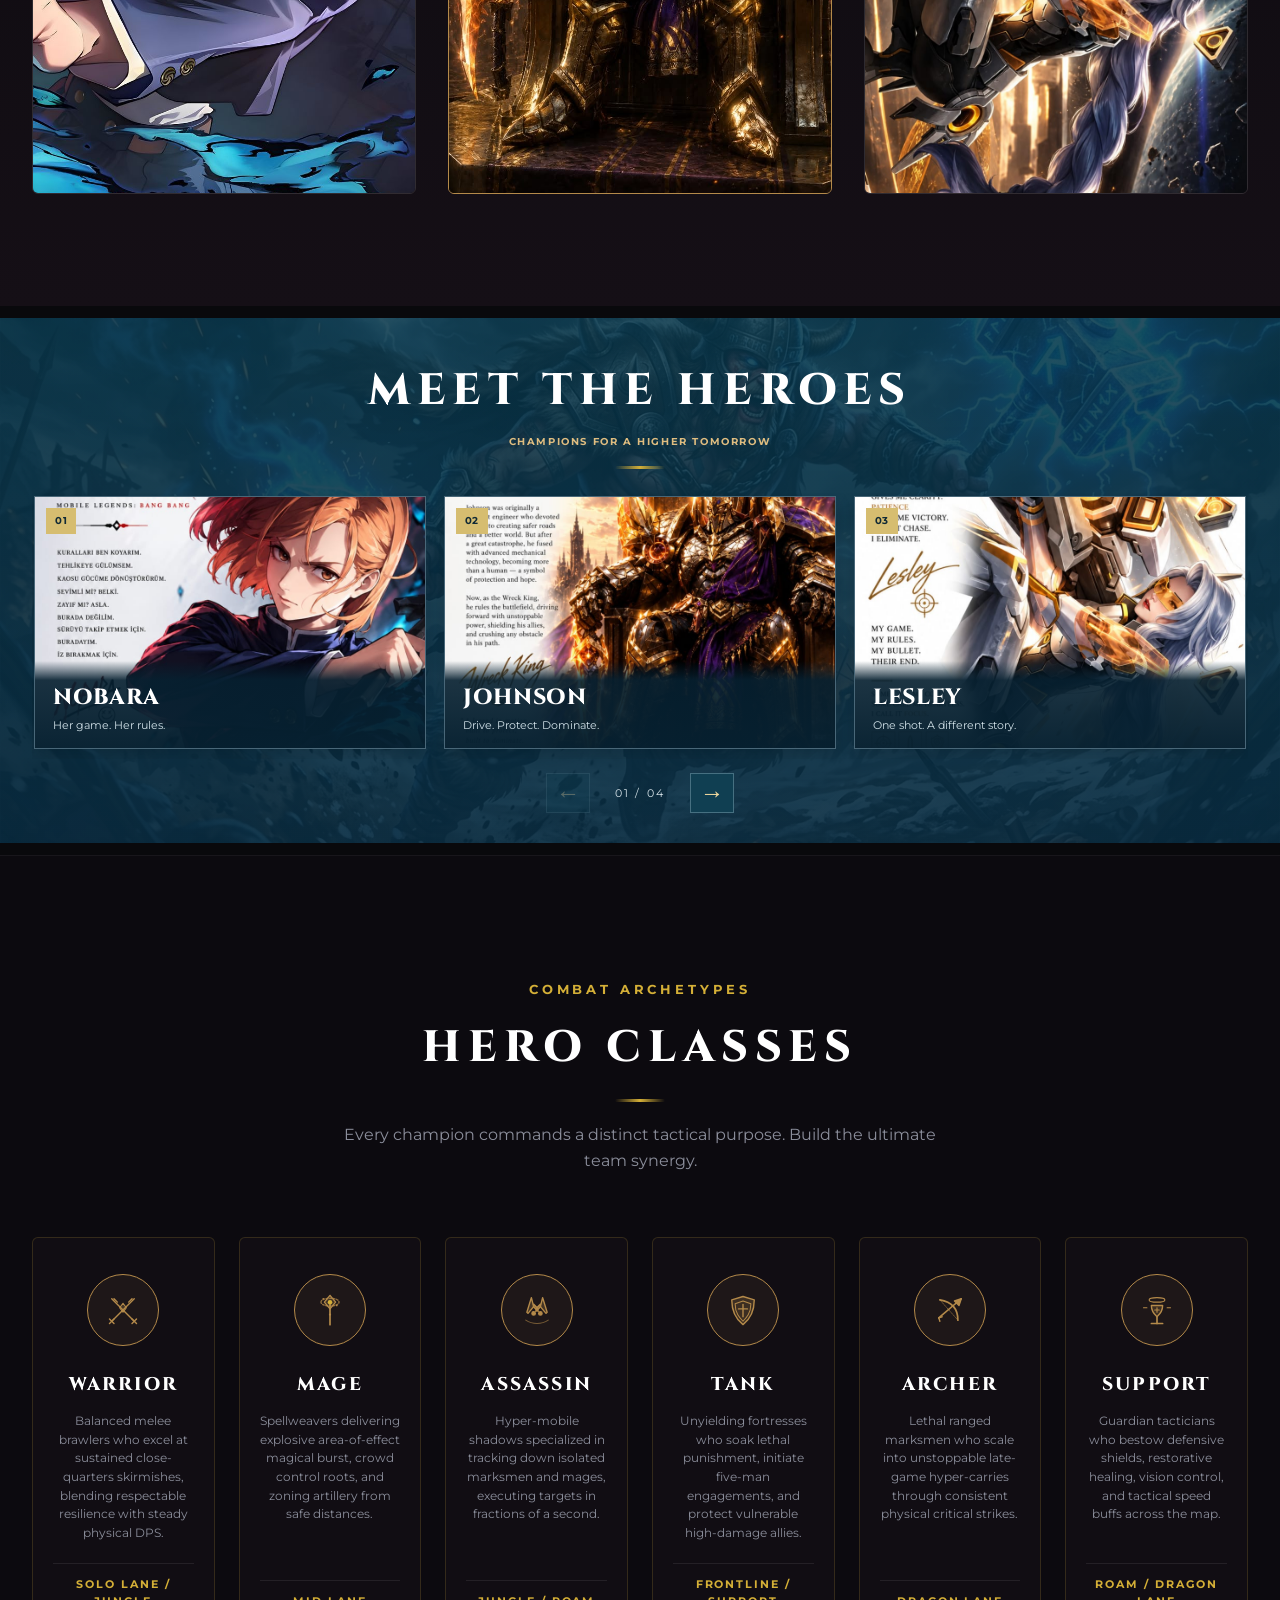
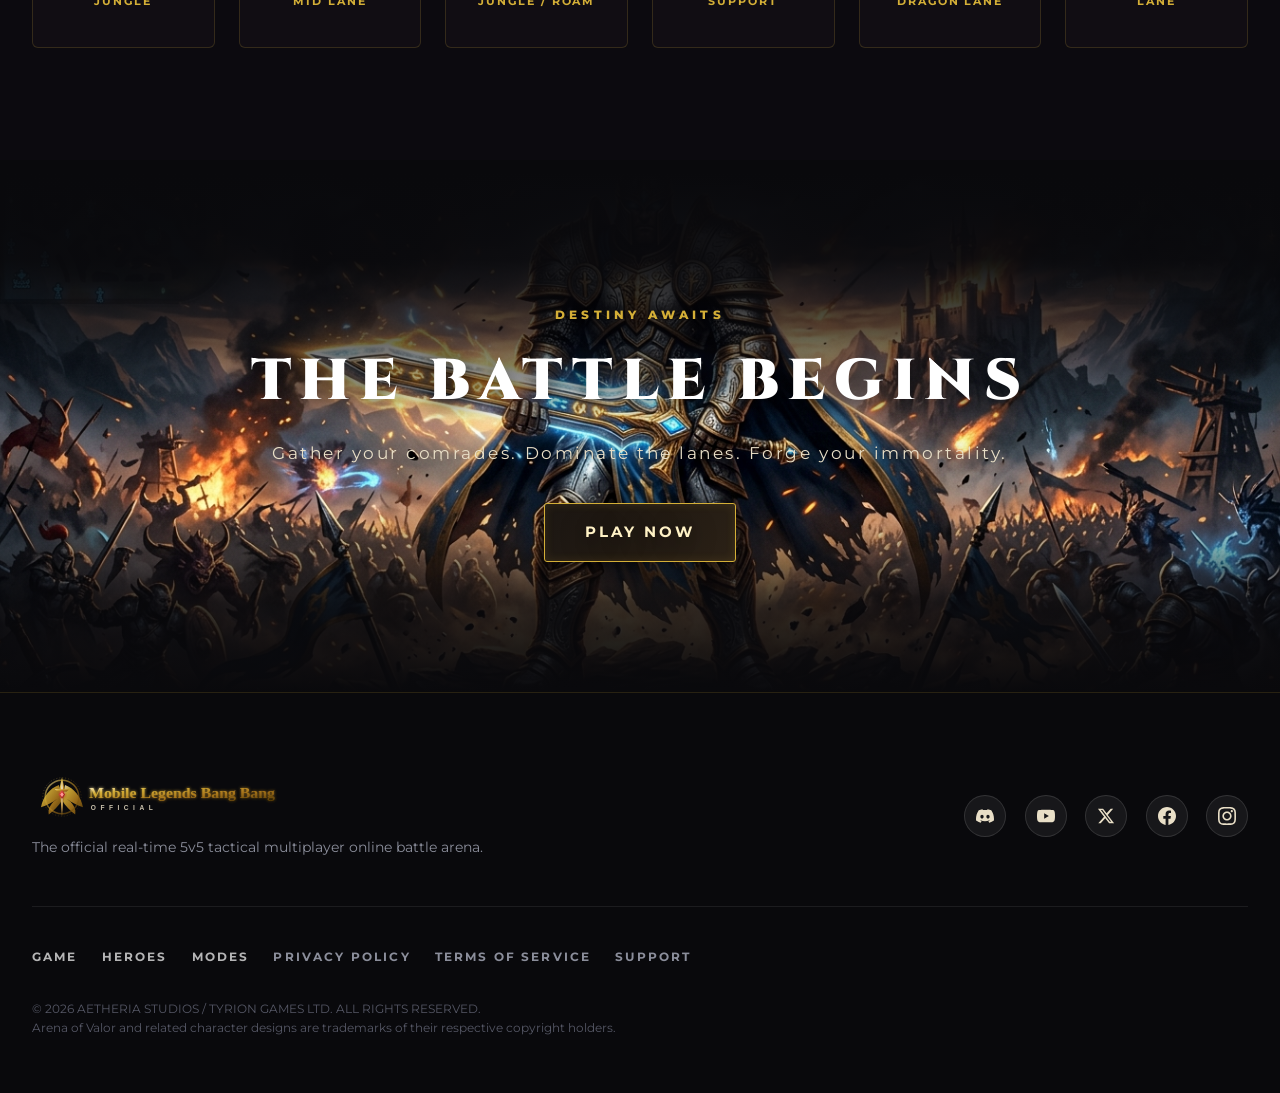
==== commit 5f268bdb: "Add gold MVP 480 label to first battle photo" ====
--- a/index.html
+++ b/index.html
@@ -177,6 +177,7 @@
           <!-- Mode 1: 5v5 Classic -->
           <div class="mode-card">
             <div class="mode-bg" style="background-image: url('assets/backgrounds/mode-classic-nobara.png'); background-position: center 25%;"></div>
+            <span class="mode-mvp-label">MVP 480</span>
             <div class="mode-border-fx"></div>
           </div>
 
--- a/css/style.css
+++ b/css/style.css
@@ -2421,3 +2421,25 @@
   .community-count { font-size: 21px; }
 }
 .hero-youtube-logo { display: none; }
+
+.mode-mvp-label {
+  position: absolute;
+  left: 20px;
+  top: 50%;
+  transform: translateY(-50%);
+  z-index: 4;
+  padding: 10px 14px;
+  border-left: 2px solid #d4af37;
+  border-radius: 0 4px 4px 0;
+  background: linear-gradient(90deg, #09090cdb, #09090c70);
+  color: #e0bc5a;
+  font-family: var(--font-heading);
+  font-size: clamp(18px, 2vw, 26px);
+  font-weight: 800;
+  letter-spacing: .08em;
+  text-shadow: 0 1px 6px #0009;
+  pointer-events: none;
+}
+@media (max-width: 600px) {
+  .mode-mvp-label { left: 12px; padding: 6px 9px; font-size: 15px; }
+}
